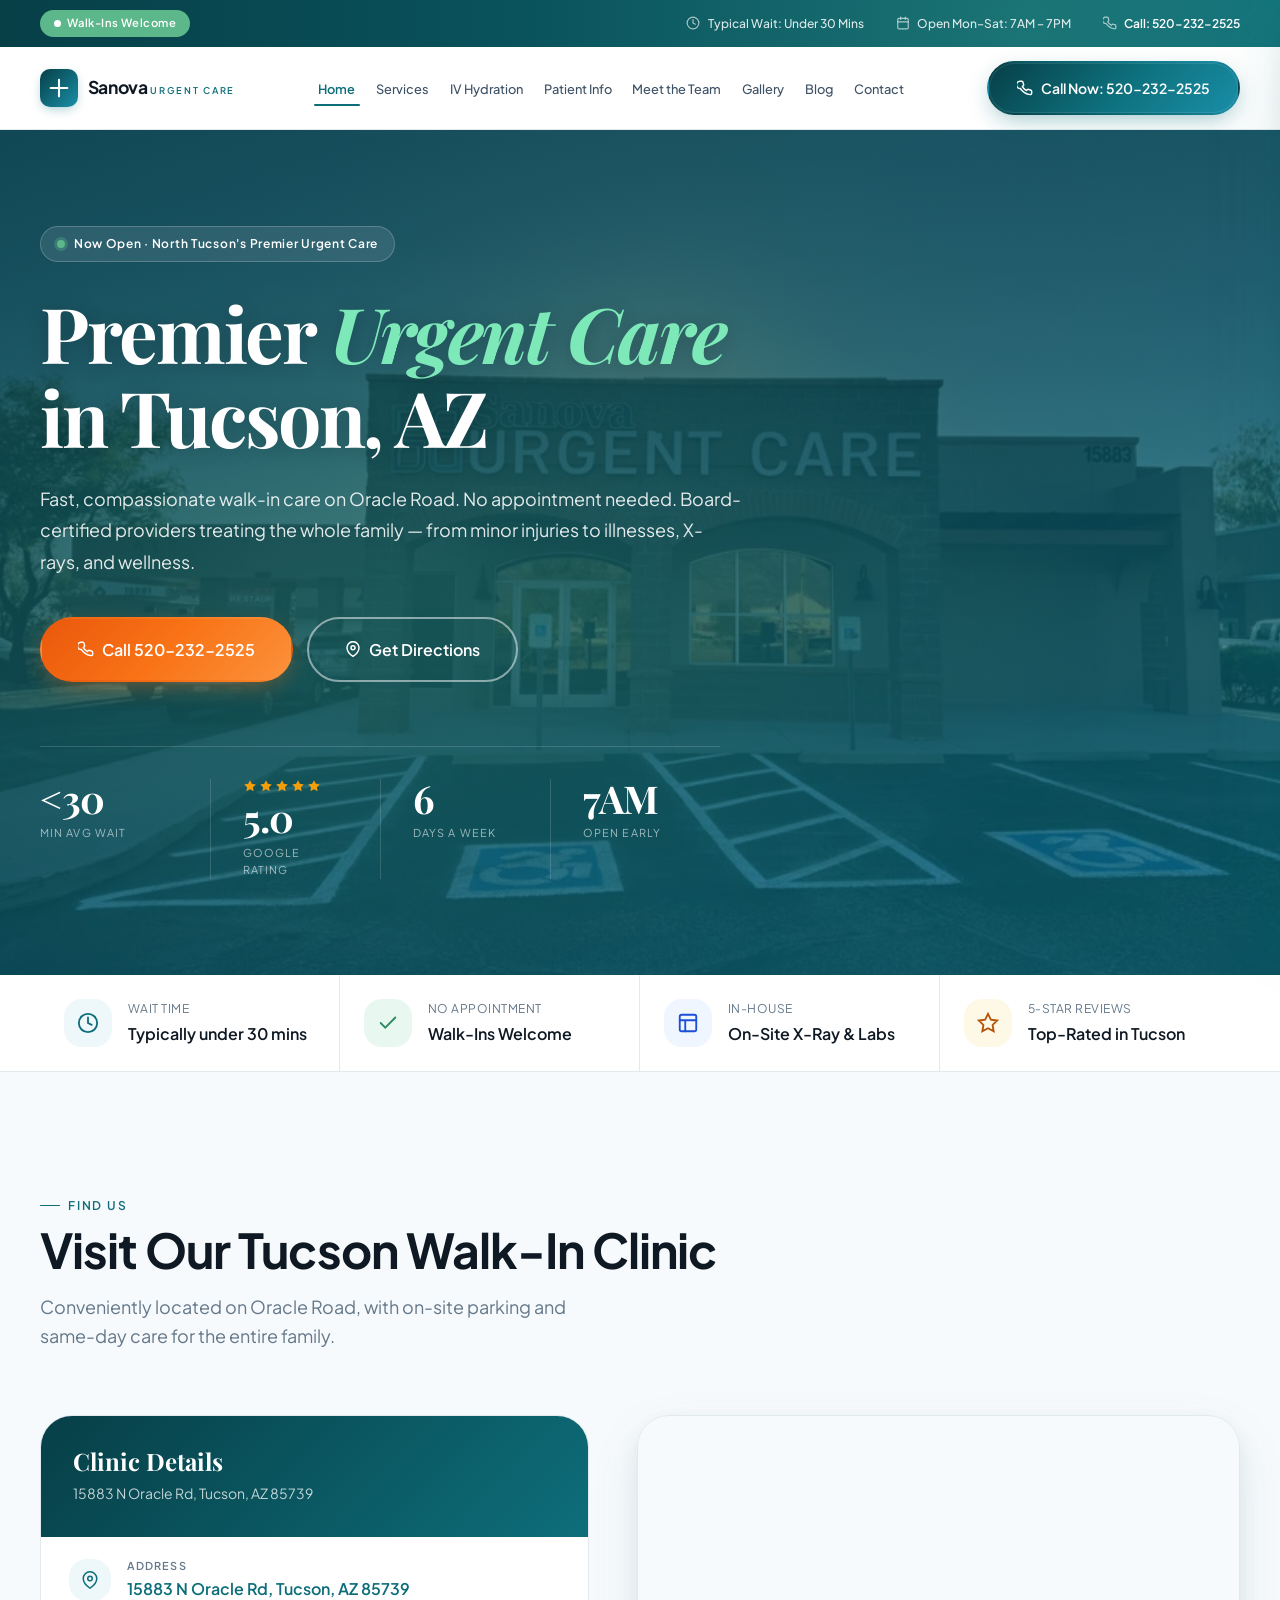
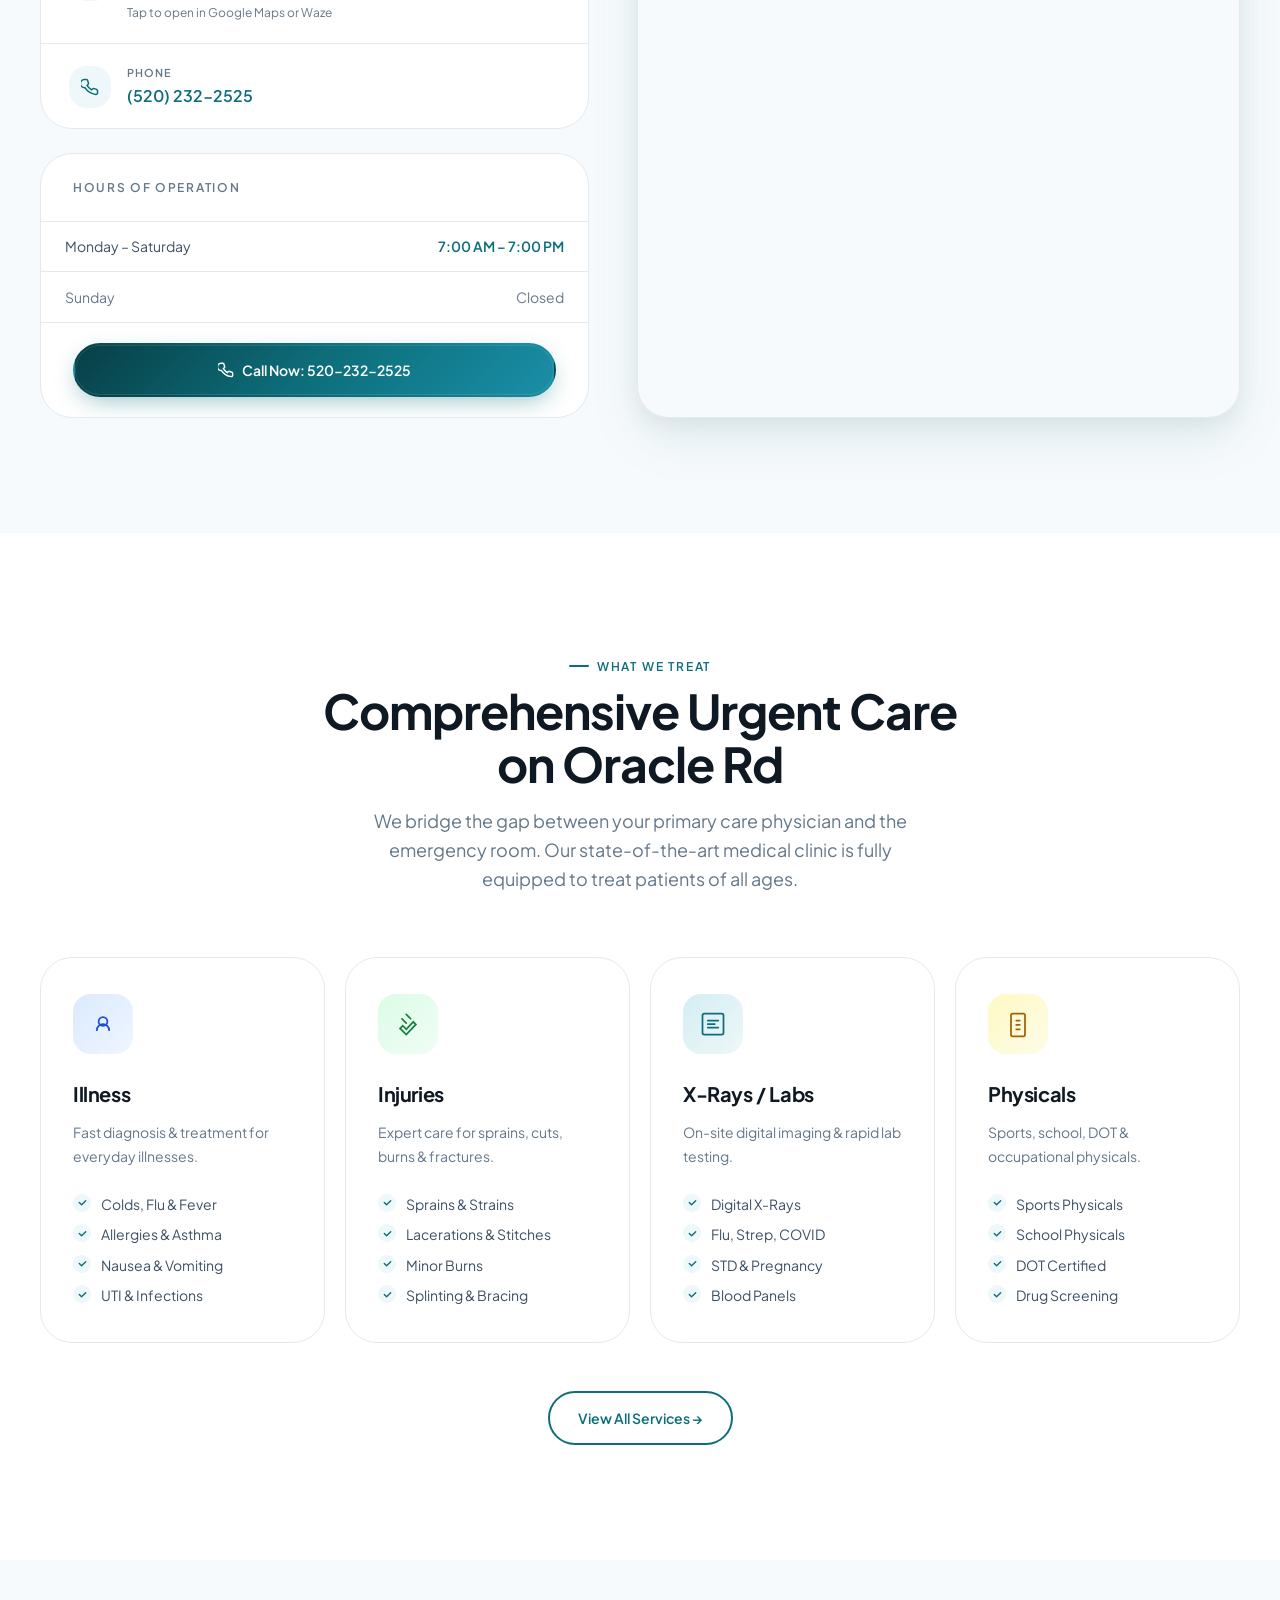
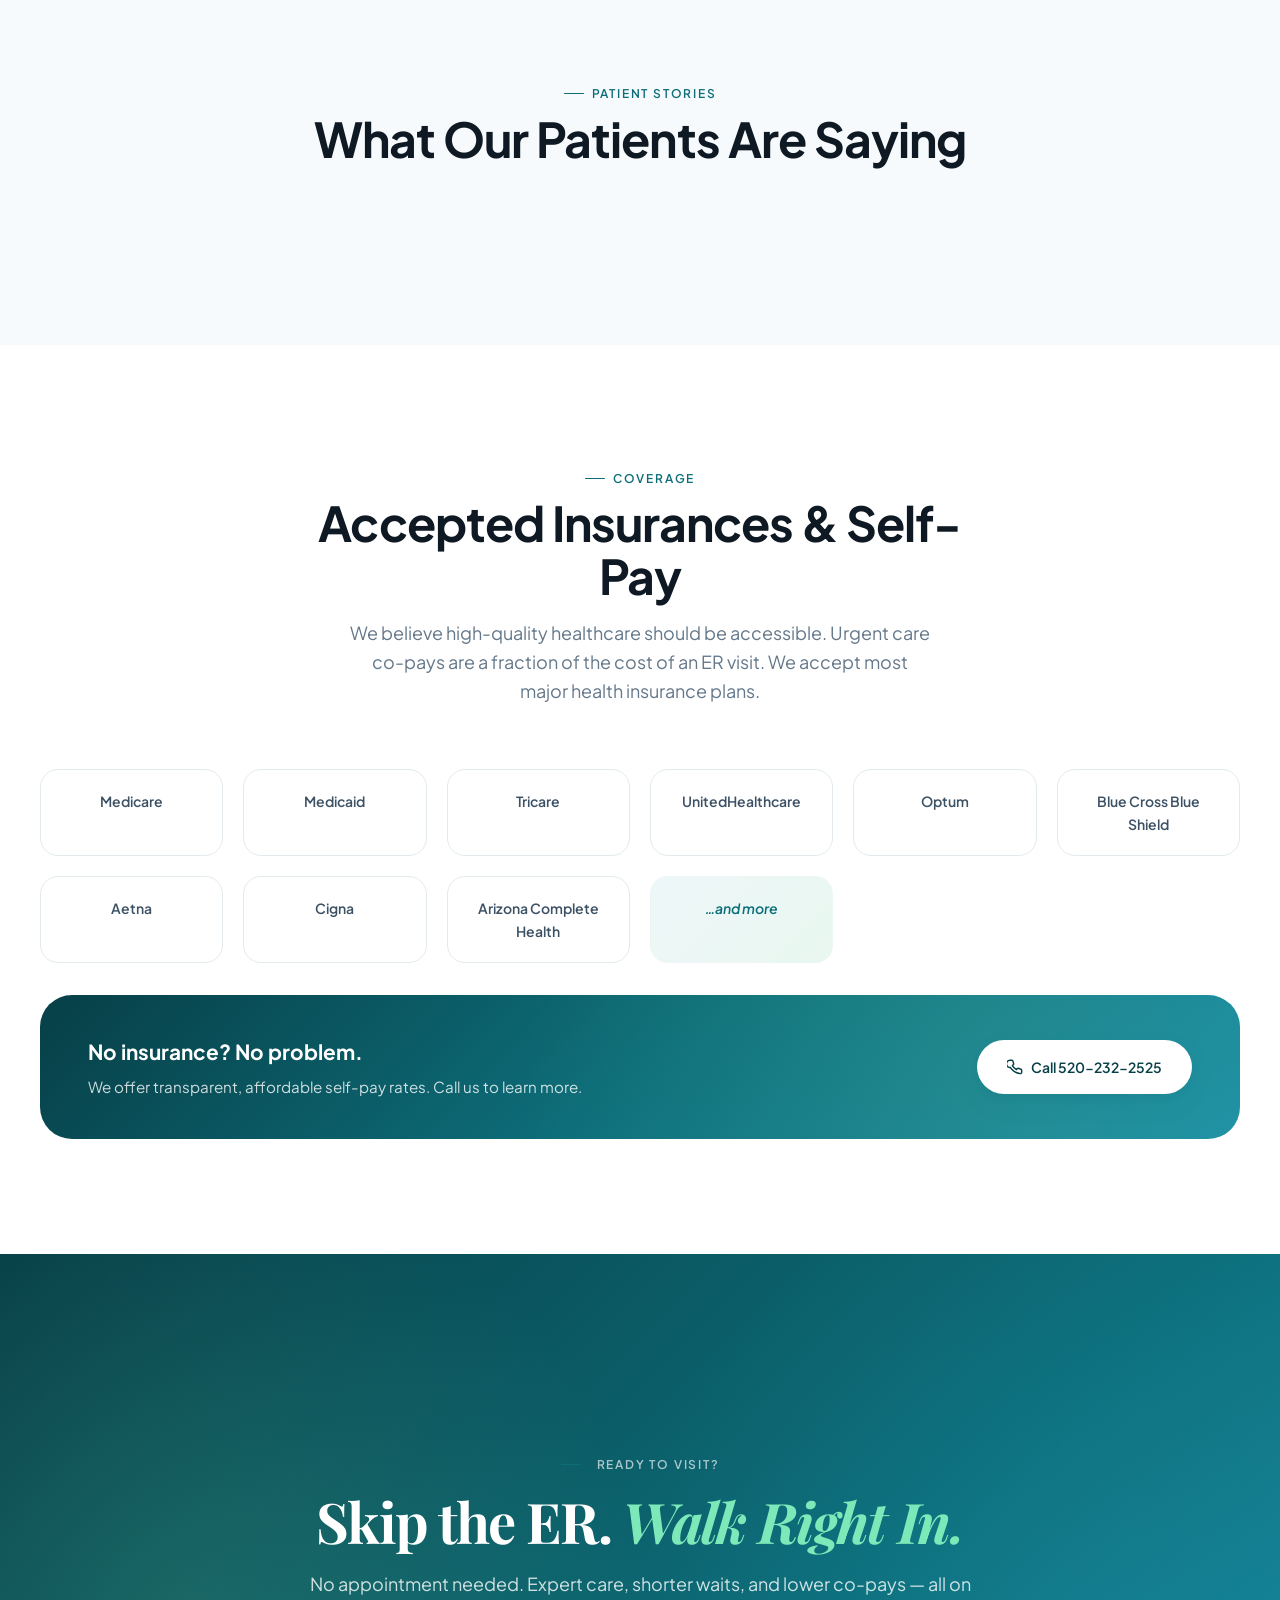
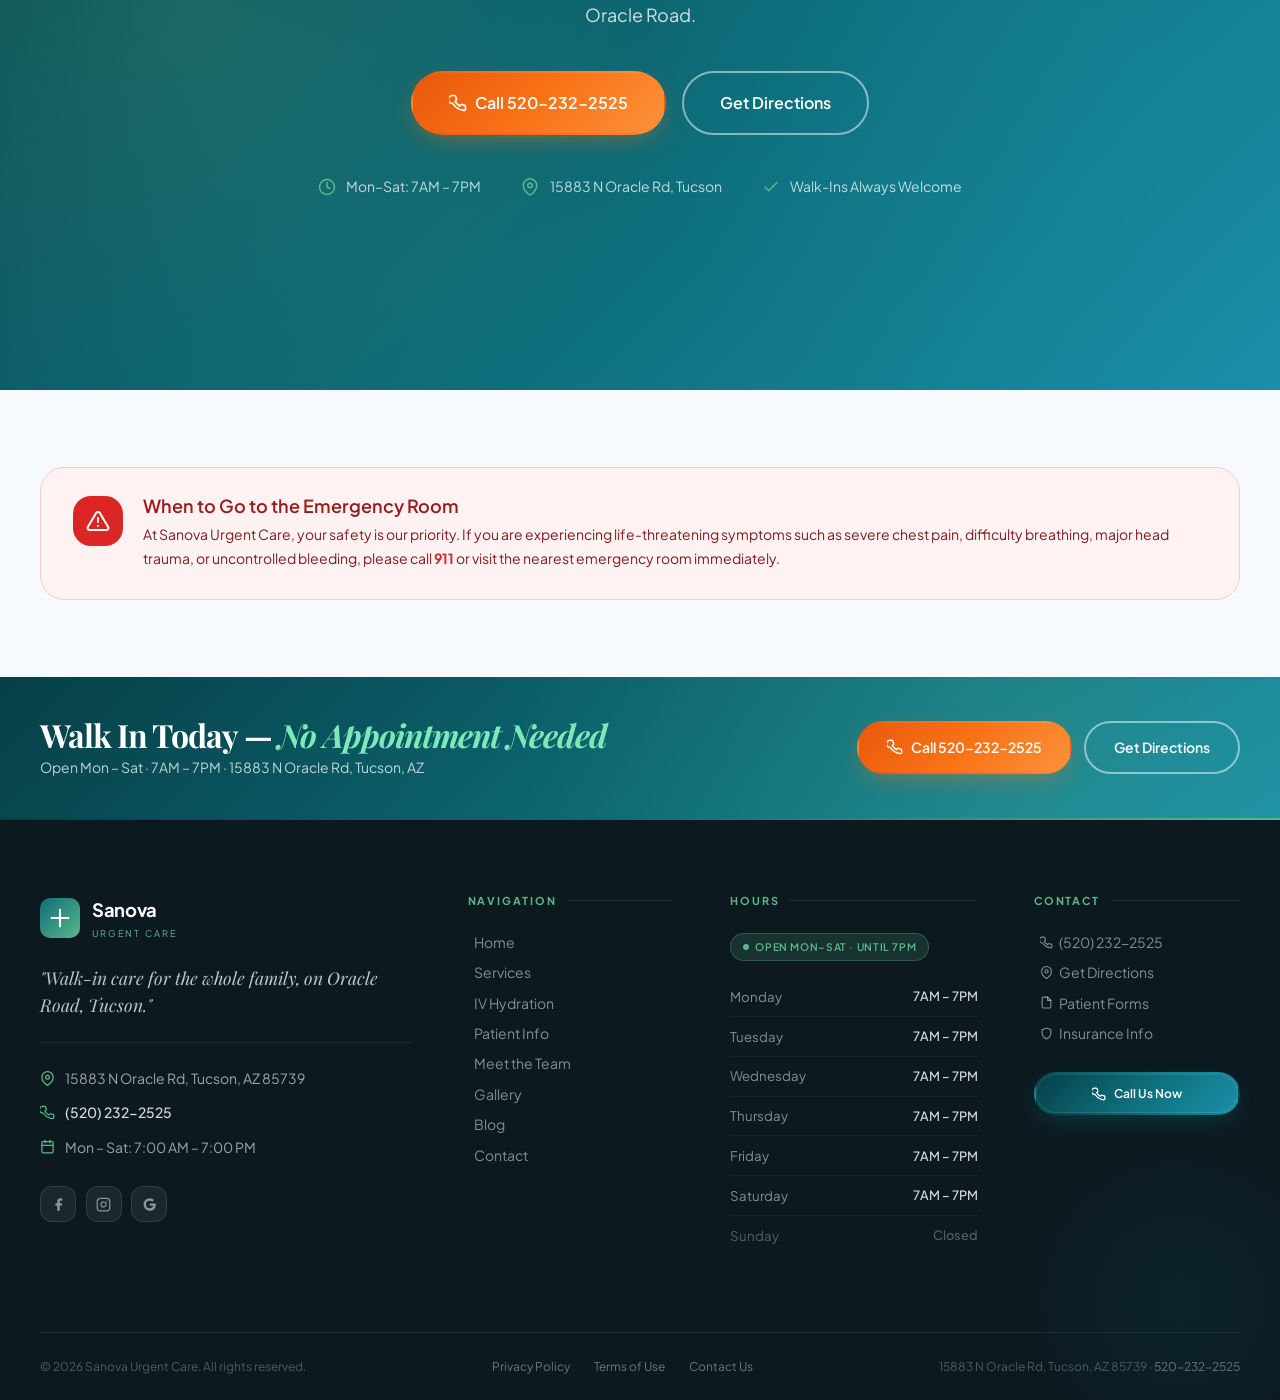
==== index.html @ 04211d5c "added google review" ====
<!DOCTYPE html>
<html lang="en">
<head>
<meta charset="UTF-8"/>
<meta name="viewport" content="width=device-width,initial-scale=1.0"/>
<title>Sanova Urgent Care | Walk-In Clinic in Tucson, AZ | Oracle Rd</title>
<meta name="description" content="Get fast, compassionate care at Sanova Urgent Care in Tucson, AZ. Walk-in clinic treating illnesses, injuries, and providing on-site X-rays. Open Mon-Sat. Call 520-232-2525."/>
<meta property="og:title" content="Sanova Urgent Care | Walk-In Clinic in Tucson, AZ"/>
<meta property="og:type" content="website"/>
<script type="application/ld+json">{"@context":"https://schema.org","@type":"MedicalClinic","name":"Sanova Urgent Care","address":{"@type":"PostalAddress","streetAddress":"15883 N Oracle Rd","addressLocality":"Tucson","addressRegion":"AZ","postalCode":"85739"},"telephone":"+15202322525","openingHours":"Mo-Sa 07:00-19:00"}</script>
<link rel="preconnect" href="https://fonts.googleapis.com"/>
<link rel="preconnect" href="https://fonts.gstatic.com" crossorigin/>
<link rel="stylesheet" href="css/style.css"/>
</head>
<body data-page="index">
<div data-inc="partials/header.html"></div>
<main>

<!-- HERO -->
<section class="hero" aria-labelledby="heroTitle">
  <div class="hero-bg"><div class="hero-img"></div><div class="hero-overlay"></div></div>
  <div class="container hero-inner">
    <span class="hero-badge reveal"><span class="live-dot"></span>Now Open · North Tucson's Premier Urgent Care</span>
    <h1 id="heroTitle" class="hero-title reveal reveal-d1">Premier <em>Urgent Care</em> in Tucson, AZ</h1>
    <p class="hero-lede reveal reveal-d2">Fast, compassionate walk-in care on Oracle Road. No appointment needed. Board-certified providers treating the whole family — from minor injuries to illnesses, X-rays, and wellness.</p>
    <div class="hero-ctas reveal reveal-d3">
      <a href="tel:5202322525" class="btn btn-accent btn-lg"><svg viewBox="0 0 24 24" fill="none" stroke="currentColor" stroke-width="2.2" stroke-linecap="round"><path d="M22 16.92v3a2 2 0 01-2.18 2 19.79 19.79 0 01-8.63-3.07 19.5 19.5 0 01-6-6A2 2 0 014.11 2h3a2 2 0 012 1.72c.13.96.37 1.9.72 2.81a2 2 0 01-.45 2.11L8.09 9.91a16 16 0 006 6l1.27-1.27a2 2 0 012.11-.45c.91.35 1.85.59 2.81.72A2 2 0 0122 16.92z"/></svg>Call 520-232-2525</a>
      <a href="https://maps.google.com/?q=15883+N+Oracle+Rd+Tucson+AZ" target="_blank" rel="noopener" class="btn btn-outline-white btn-lg"><svg viewBox="0 0 24 24" fill="none" stroke="currentColor" stroke-width="2.2" stroke-linecap="round"><path d="M21 10c0 7-9 13-9 13s-9-6-9-13a9 9 0 0118 0z"/><circle cx="12" cy="10" r="3"/></svg>Get Directions</a>
    </div>
    <ul class="hero-stats reveal reveal-d4">
      <li class="hero-stat">
        <div class="hero-stat-val">
          <strong data-count>&lt;30</strong>
        </div>
        <span>Min Avg Wait</span>
      </li>
      <li class="hero-stat">
        <div class="hero-stat-stars">
          <svg viewBox="0 0 24 24"><polygon points="12 2 15.09 8.26 22 9.27 17 14.14 18.18 21.02 12 17.77 5.82 21.02 7 14.14 2 9.27 8.91 8.26 12 2"/></svg>
          <svg viewBox="0 0 24 24"><polygon points="12 2 15.09 8.26 22 9.27 17 14.14 18.18 21.02 12 17.77 5.82 21.02 7 14.14 2 9.27 8.91 8.26 12 2"/></svg>
          <svg viewBox="0 0 24 24"><polygon points="12 2 15.09 8.26 22 9.27 17 14.14 18.18 21.02 12 17.77 5.82 21.02 7 14.14 2 9.27 8.91 8.26 12 2"/></svg>
          <svg viewBox="0 0 24 24"><polygon points="12 2 15.09 8.26 22 9.27 17 14.14 18.18 21.02 12 17.77 5.82 21.02 7 14.14 2 9.27 8.91 8.26 12 2"/></svg>
          <svg viewBox="0 0 24 24"><polygon points="12 2 15.09 8.26 22 9.27 17 14.14 18.18 21.02 12 17.77 5.82 21.02 7 14.14 2 9.27 8.91 8.26 12 2"/></svg>
        </div>
        <div class="hero-stat-val">
          <strong data-count>5.0</strong>
        </div>
        <span>Google Rating</span>
      </li>
      <li class="hero-stat">
        <div class="hero-stat-val">
          <strong data-count>6</strong>
        </div>
        <span>Days a Week</span>
      </li>
      <li class="hero-stat">
        <div class="hero-stat-val">
          <strong>7AM</strong>
        </div>
        <span>Open Early</span>
      </li>
    </ul>
  </div>
</section>

<!-- TRUST BAR -->
<section class="trust-bar" aria-label="Key features">
  <div class="container">
    <div class="trust-bar-inner">
      <div class="trust-item"><div class="trust-icon ti-teal"><svg viewBox="0 0 24 24" fill="none" stroke="currentColor" stroke-width="2" stroke-linecap="round"><circle cx="12" cy="12" r="10"/><polyline points="12 6 12 12 16 14"/></svg></div><div><span class="trust-label">Wait Time</span><span class="trust-val">Typically under 30 mins</span></div></div>
      <div class="trust-item"><div class="trust-icon ti-green"><svg viewBox="0 0 24 24" fill="none" stroke="currentColor" stroke-width="2" stroke-linecap="round"><polyline points="20 6 9 17 4 12"/></svg></div><div><span class="trust-label">No Appointment</span><span class="trust-val">Walk-Ins Welcome</span></div></div>
      <div class="trust-item"><div class="trust-icon ti-blue"><svg viewBox="0 0 24 24" fill="none" stroke="currentColor" stroke-width="2" stroke-linecap="round"><rect x="3" y="3" width="18" height="18" rx="2"/><path d="M3 9h18M9 21V9"/></svg></div><div><span class="trust-label">In-House</span><span class="trust-val">On-Site X-Ray &amp; Labs</span></div></div>
      <div class="trust-item"><div class="trust-icon ti-amber"><svg viewBox="0 0 24 24" fill="none" stroke="currentColor" stroke-width="2" stroke-linecap="round"><polygon points="12 2 15.09 8.26 22 9.27 17 14.14 18.18 21.02 12 17.77 5.82 21.02 7 14.14 2 9.27 8.91 8.26 12 2"/></svg></div><div><span class="trust-label">5-Star Reviews</span><span class="trust-val">Top-Rated in Tucson</span></div></div>
    </div>
  </div>
</section>

<!-- LOCATION & HOURS -->
<section class="section bg-bg" id="location" aria-labelledby="locTitle">
  <div class="container">
    <div class="section-head reveal">
      <span class="label">Find Us</span>
      <h2 id="locTitle" class="h2" style="margin-top:.6rem;">Visit Our Tucson Walk-In Clinic</h2>
      <p>Conveniently located on Oracle Road, with on-site parking and same-day care for the entire family.</p>
    </div>
    <div class="location-grid">
      <div style="display:grid;gap:1.5rem;" class="reveal">
        <div class="info-card">
          <div class="info-card-head"><h3>Clinic Details</h3><p>15883 N Oracle Rd, Tucson, AZ 85739</p></div>
          <div class="info-card-body">
            <div class="info-row"><div class="info-row-icon"><svg viewBox="0 0 24 24" fill="none" stroke="currentColor" stroke-width="2" stroke-linecap="round"><path d="M21 10c0 7-9 13-9 13s-9-6-9-13a9 9 0 0118 0z"/><circle cx="12" cy="10" r="3"/></svg></div><div><span class="info-label">Address</span><span class="info-val"><a href="https://maps.google.com/?q=15883+N+Oracle+Rd+Tucson+AZ" target="_blank" rel="noopener">15883 N Oracle Rd, Tucson, AZ 85739</a></span><span class="info-sub">Tap to open in Google Maps or Waze</span></div></div>
            <div class="info-row"><div class="info-row-icon"><svg viewBox="0 0 24 24" fill="none" stroke="currentColor" stroke-width="2" stroke-linecap="round"><path d="M22 16.92v3a2 2 0 01-2.18 2 19.79 19.79 0 01-8.63-3.07 19.5 19.5 0 01-6-6A2 2 0 014.11 2h3a2 2 0 012 1.72c.13.96.37 1.9.72 2.81a2 2 0 01-.45 2.11L8.09 9.91a16 16 0 006 6l1.27-1.27a2 2 0 012.11-.45c.91.35 1.85.59 2.81.72A2 2 0 0122 16.92z"/></svg></div><div><span class="info-label">Phone</span><span class="info-val"><a href="tel:5202322525">(520) 232-2525</a></span></div></div>
          </div>
        </div>
        <div class="info-card">
          <div style="padding:1.5rem 2rem;border-bottom:1px solid var(--c-border);font-size:.75rem;font-weight:600;letter-spacing:.14em;text-transform:uppercase;color:var(--c-muted);">Hours of Operation</div>
          <div class="hours-table">
            <div class="hours-row"><span>Monday – Saturday</span><span style="font-weight:600;color:var(--c-teal);">7:00 AM – 7:00 PM</span></div>
            <div class="hours-row hours-closed"><span>Sunday</span><span>Closed</span></div>
          </div>
          <div style="padding:1.25rem 2rem;border-top:1px solid var(--c-border);">
            <a href="tel:5202322525" class="btn btn-primary" style="width:100%;justify-content:center;"><svg viewBox="0 0 24 24" fill="none" stroke="currentColor" stroke-width="2.2" stroke-linecap="round" style="width:16px;height:16px;"><path d="M22 16.92v3a2 2 0 01-2.18 2 19.79 19.79 0 01-8.63-3.07 19.5 19.5 0 01-6-6A2 2 0 014.11 2h3a2 2 0 012 1.72c.13.96.37 1.9.72 2.81a2 2 0 01-.45 2.11L8.09 9.91a16 16 0 006 6l1.27-1.27a2 2 0 012.11-.45c.91.35 1.85.59 2.81.72A2 2 0 0122 16.92z"/></svg>Call Now: 520-232-2525</a>
          </div>
        </div>
      </div>
      <div class="map-card reveal reveal-d1">
        <iframe title="Sanova Urgent Care location map" src="https://www.google.com/maps?q=15883+N+Oracle+Rd+Tucson+AZ+85739&output=embed" loading="lazy" allowfullscreen referrerpolicy="no-referrer-when-downgrade"></iframe>
      </div>
    </div>
  </div>
</section>

<!-- SERVICES PREVIEW -->
<section class="section" id="services" aria-labelledby="svcTitle">
  <div class="container">
    <div class="section-head section-head-center reveal" style="margin-inline:auto;text-align:center;">
      <span class="label" style="justify-content:center;">What We Treat</span>
      <h2 id="svcTitle" class="h2" style="margin-top:.6rem;">Comprehensive Urgent Care on Oracle Rd</h2>
      <p>We bridge the gap between your primary care physician and the emergency room. Our state-of-the-art medical clinic is fully equipped to treat patients of all ages.</p>
    </div>
    <div class="grid-4 reveal">
      <div class="service-card">
        <div class="service-icon si-1"><svg viewBox="0 0 32 32" fill="none" stroke="currentColor" stroke-width="2" stroke-linecap="round"><path d="M16 8a5 5 0 100 10 5 5 0 000-10zM9 23a7 7 0 0114 0"/></svg></div>
        <div class="service-name">Illness</div>
        <div class="service-desc">Fast diagnosis &amp; treatment for everyday illnesses.</div>
        <ul class="service-list"><li>Colds, Flu &amp; Fever</li><li>Allergies &amp; Asthma</li><li>Nausea &amp; Vomiting</li><li>UTI &amp; Infections</li></ul>
      </div>
      <div class="service-card">
        <div class="service-icon si-2"><svg viewBox="0 0 32 32" fill="none" stroke="currentColor" stroke-width="2" stroke-linecap="round"><path d="M22 13.5L14 22l-4-4-3 3 7 7 11-11.5z"/><path d="M14 5l5 5M9 10l5 5"/></svg></div>
        <div class="service-name">Injuries</div>
        <div class="service-desc">Expert care for sprains, cuts, burns &amp; fractures.</div>
        <ul class="service-list"><li>Sprains &amp; Strains</li><li>Lacerations &amp; Stitches</li><li>Minor Burns</li><li>Splinting &amp; Bracing</li></ul>
      </div>
      <div class="service-card">
        <div class="service-icon si-3"><svg viewBox="0 0 32 32" fill="none" stroke="currentColor" stroke-width="2" stroke-linecap="round"><rect x="4" y="4" width="24" height="24" rx="2"/><path d="M10 12h12M10 16h8M10 20h12"/></svg></div>
        <div class="service-name">X-Rays / Labs</div>
        <div class="service-desc">On-site digital imaging &amp; rapid lab testing.</div>
        <ul class="service-list"><li>Digital X-Rays</li><li>Flu, Strep, COVID</li><li>STD &amp; Pregnancy</li><li>Blood Panels</li></ul>
      </div>
      <div class="service-card">
        <div class="service-icon si-4"><svg viewBox="0 0 32 32" fill="none" stroke="currentColor" stroke-width="2" stroke-linecap="round"><path d="M22 4H10a2 2 0 00-2 2v22a2 2 0 002 2h12a2 2 0 002-2V6a2 2 0 00-2-2z"/><path d="M14 12h4M14 17h4M14 22h4"/></svg></div>
        <div class="service-name">Physicals</div>
        <div class="service-desc">Sports, school, DOT &amp; occupational physicals.</div>
        <ul class="service-list"><li>Sports Physicals</li><li>School Physicals</li><li>DOT Certified</li><li>Drug Screening</li></ul>
      </div>
    </div>
    <div style="text-align:center;margin-top:3rem;" class="reveal"><a href="services.html" class="btn btn-outline">View All Services →</a></div>
  </div>
</section>

<!-- REVIEWS -->
<!-- REVIEWS — Google Reviews via Elfsight -->
<section class="section bg-bg" id="reviews" aria-labelledby="revTitle">
  <div class="container">
    <div class="section-head section-head-center reveal" style="margin-inline:auto;text-align:center;">
      <span class="label" style="justify-content:center;">Patient Stories</span>
      <h2 id="revTitle" class="h2" style="margin-top:.6rem;">What Our Patients Are Saying</h2>
    </div>

    <!-- Elfsight Google Reviews Widget -->
    <script src="https://elfsightcdn.com/platform.js" async></script>
    <div class="elfsight-app-5745e59f-fec0-4a77-9e38-93dc2610e8e4" data-elfsight-app-lazy></div>

  </div>
</section>

<!-- INSURANCE -->
<section class="section" id="insurance" aria-labelledby="insTitle">
  <div class="container">
    <div class="section-head section-head-center reveal" style="margin-inline:auto;text-align:center;">
      <span class="label" style="justify-content:center;">Coverage</span>
      <h2 id="insTitle" class="h2" style="margin-top:.6rem;">Accepted Insurances &amp; Self-Pay</h2>
      <p>We believe high-quality healthcare should be accessible. Urgent care co-pays are a fraction of the cost of an ER visit. We accept most major health insurance plans.</p>
    </div>
    <div class="grid-4 reveal" style="grid-template-columns:repeat(auto-fit,minmax(160px,1fr));">
      <div class="ins-card">Medicare</div>
      <div class="ins-card">Medicaid</div>
      <div class="ins-card">Tricare</div>
      <div class="ins-card">UnitedHealthcare</div>
      <div class="ins-card">Optum</div>
      <div class="ins-card">Blue Cross Blue Shield</div>
      <div class="ins-card">Aetna</div>
      <div class="ins-card">Cigna</div>
      <div class="ins-card">Arizona Complete Health</div>
      <div class="ins-card ins-card-more">…and more</div>
    </div>
    <div style="background:linear-gradient(135deg,var(--c-teal-dark),var(--c-teal),var(--c-teal-mid));border-radius:var(--r-2xl);padding:2.5rem 3rem;margin-top:2rem;display:flex;align-items:center;justify-content:space-between;flex-wrap:wrap;gap:1.5rem;position:relative;overflow:hidden;" class="reveal">
      <div style="position:absolute;inset:0;background:radial-gradient(circle at 80% 50%,rgba(92,184,138,.2),transparent 50%);pointer-events:none;"></div>
      <div style="position:relative;">
        <div style="font-weight:700;font-size:1.3rem;color:#fff;margin-bottom:.4rem;">No insurance? No problem.</div>
        <div style="color:rgba(255,255,255,.8);font-size:.95rem;">We offer transparent, affordable self-pay rates. Call us to learn more.</div>
      </div>
      <a href="tel:5202322525" class="btn btn-white" style="position:relative;flex-shrink:0;"><svg viewBox="0 0 24 24" fill="none" stroke="currentColor" stroke-width="2.2" stroke-linecap="round" style="width:16px;height:16px;"><path d="M22 16.92v3a2 2 0 01-2.18 2 19.79 19.79 0 01-8.63-3.07 19.5 19.5 0 01-6-6A2 2 0 014.11 2h3a2 2 0 012 1.72c.13.96.37 1.9.72 2.81a2 2 0 01-.45 2.11L8.09 9.91a16 16 0 006 6l1.27-1.27a2 2 0 012.11-.45c.91.35 1.85.59 2.81.72A2 2 0 0122 16.92z"/></svg>Call 520-232-2525</a>
    </div>
  </div>
</section>

<!-- CTA -->
<section class="section cta-section">
  <div class="container cta-inner section-sm" style="padding-block:clamp(3rem,6vw,5rem);">
    <span class="label" style="color:rgba(255,255,255,.65);justify-content:center;margin-bottom:1rem;" class="reveal"><span style="background:rgba(255,255,255,.3);"></span>Ready to Visit?</span>
    <h2 class="cta-title reveal">Skip the ER. <em>Walk Right In.</em></h2>
    <p class="cta-sub reveal">No appointment needed. Expert care, shorter waits, and lower co-pays — all on Oracle Road.</p>
    <div class="cta-btns reveal">
      <a href="tel:5202322525" class="btn btn-accent btn-lg"><svg viewBox="0 0 24 24" fill="none" stroke="currentColor" stroke-width="2.2" stroke-linecap="round" style="width:18px;height:18px;"><path d="M22 16.92v3a2 2 0 01-2.18 2 19.79 19.79 0 01-8.63-3.07 19.5 19.5 0 01-6-6A2 2 0 014.11 2h3a2 2 0 012 1.72c.13.96.37 1.9.72 2.81a2 2 0 01-.45 2.11L8.09 9.91a16 16 0 006 6l1.27-1.27a2 2 0 012.11-.45c.91.35 1.85.59 2.81.72A2 2 0 0122 16.92z"/></svg>Call 520-232-2525</a>
      <a href="contact.html" class="btn btn-outline-white btn-lg">Get Directions</a>
    </div>
    <div class="cta-info reveal">
      <span class="cta-info-item"><svg viewBox="0 0 24 24" fill="none" stroke="currentColor" stroke-width="2" stroke-linecap="round"><circle cx="12" cy="12" r="10"/><polyline points="12 6 12 12 16 14"/></svg>Mon–Sat: 7AM – 7PM</span>
      <span class="cta-info-item"><svg viewBox="0 0 24 24" fill="none" stroke="currentColor" stroke-width="2" stroke-linecap="round"><path d="M21 10c0 7-9 13-9 13s-9-6-9-13a9 9 0 0118 0z"/><circle cx="12" cy="10" r="3"/></svg>15883 N Oracle Rd, Tucson</span>
      <span class="cta-info-item"><svg viewBox="0 0 24 24" fill="none" stroke="currentColor" stroke-width="2" stroke-linecap="round"><polyline points="20 6 9 17 4 12"/></svg>Walk-Ins Always Welcome</span>
    </div>
  </div>
</section>

</main>
<div data-inc="partials/footer.html"></div>
<script src="js/main.js"></script>
</body>
</html>
---- css/style.css ----
/* =========================================================
   SANOVA URGENT CARE — Design System
   Single source of truth. Clean, modern, premium.
   ========================================================= */

/* ---------- Google Fonts ---------- */
@import url('https://fonts.googleapis.com/css2?family=Plus+Jakarta+Sans:ital,wght@0,300;0,400;0,500;0,600;0,700;0,800;1,400;1,500&family=Playfair+Display:ital,wght@0,500;0,600;0,700;1,500;1,600&display=swap');

/* ---------- Tokens ---------- */
:root {
  --c-teal:       #0d6e7a;
  --c-teal-dark:  #073f47;
  --c-teal-mid:   #1a8fa8;
  --c-teal-light: #d4eef2;
  --c-teal-pale:  #eef7f9;
  --c-green:      #5cb88a;
  --c-green-pale: #e8f7ef;
  --c-orange:     #f97316;
  --c-amber:      #f59e0b;
  --c-red-soft:   #fef2f2;
  --c-red:        #dc2626;

  --c-ink:        #0f1923;
  --c-ink-2:      #1e2d3a;
  --c-ink-3:      #3d5165;
  --c-muted:      #64788a;
  --c-border:     #e2eaee;
  --c-bg:         #f7fafc;
  --c-white:      #ffffff;

  --ff-sans:    'Plus Jakarta Sans', system-ui, sans-serif;
  --ff-serif:   'Playfair Display', Georgia, serif;

  --fw-normal:  400;
  --fw-medium:  500;
  --fw-semi:    600;
  --fw-bold:    700;
  --fw-xbold:   800;

  --fs-xs:   0.75rem;
  --fs-sm:   0.875rem;
  --fs-base: 1rem;
  --fs-lg:   1.125rem;
  --fs-xl:   1.25rem;
  --fs-2xl:  1.5rem;
  --fs-3xl:  1.875rem;
  --fs-4xl:  2.25rem;
  --fs-5xl:  3rem;
  --fs-6xl:  3.75rem;
  --fs-7xl:  clamp(2.8rem, 6vw, 5.5rem);

  --lh-tight:  1.1;
  --lh-snug:   1.3;
  --lh-normal: 1.6;
  --lh-loose:  1.75;

  --ls-tight: -0.03em;
  --ls-snug:  -0.02em;
  --ls-wide:  0.08em;
  --ls-wider: 0.15em;

  --r-sm:   6px;
  --r-md:   12px;
  --r-lg:   18px;
  --r-xl:   24px;
  --r-2xl:  32px;
  --r-full: 9999px;

  --sh-xs: 0 1px 3px rgba(0,0,0,.06), 0 1px 2px rgba(0,0,0,.04);
  --sh-sm: 0 4px 6px rgba(0,0,0,.05), 0 2px 4px rgba(0,0,0,.04);
  --sh-md: 0 10px 25px rgba(13,110,122,.08), 0 4px 10px rgba(0,0,0,.04);
  --sh-lg: 0 20px 50px rgba(13,110,122,.10), 0 8px 20px rgba(0,0,0,.05);
  --sh-xl: 0 32px 72px rgba(13,110,122,.14), 0 12px 28px rgba(0,0,0,.06);

  --ease:       cubic-bezier(.25,.46,.45,.94);
  --ease-out:   cubic-bezier(.16,1,.3,1);
  --ease-spring:cubic-bezier(.34,1.56,.64,1);
  --dur-fast:   180ms;
  --dur-med:    320ms;
  --dur-slow:   600ms;

  --max-w: 1280px;
  --px: clamp(1.25rem, 4vw, 2.5rem);
}

/* ---------- Reset ---------- */
*, *::before, *::after { box-sizing: border-box; margin: 0; padding: 0; }
html { scroll-behavior: smooth; scroll-padding-top: 90px; }
body {
  font-family: var(--ff-sans);
  font-size: var(--fs-base);
  line-height: var(--lh-normal);
  color: var(--c-ink-3);
  background: var(--c-white);
  -webkit-font-smoothing: antialiased;
  overflow-x: hidden;
}
img, svg, video { display: block; max-width: 100%; }
button { font: inherit; background: none; border: none; cursor: pointer; }
a { color: inherit; text-decoration: none; }
input, textarea, select { font: inherit; }
ul, ol { list-style: none; }
h1,h2,h3,h4,h5,h6 { color: var(--c-ink); line-height: var(--lh-tight); }
p { line-height: var(--lh-normal); }
::selection { background: var(--c-teal); color: #fff; }

/* ---------- Scrollbar ---------- */
::-webkit-scrollbar { width: 8px; }
::-webkit-scrollbar-track { background: var(--c-bg); }
::-webkit-scrollbar-thumb { background: var(--c-teal-mid); border-radius: 4px; border: 2px solid var(--c-bg); }
::-webkit-scrollbar-thumb:hover { background: var(--c-teal); }

/* ---------- Focus ---------- */
*:focus-visible { outline: 2px solid var(--c-teal-mid); outline-offset: 3px; border-radius: 4px; }

/* ---------- Layout ---------- */
.container { width: 100%; max-width: var(--max-w); margin-inline: auto; padding-inline: var(--px); }

/* ---------- Typography ---------- */
.t-serif { font-family: var(--ff-serif); }
.label {
  font-size: var(--fs-xs);
  font-weight: var(--fw-semi);
  letter-spacing: var(--ls-wider);
  text-transform: uppercase;
  color: var(--c-teal);
  display: inline-flex;
  align-items: center;
  gap: .5rem;
}
.label::before { content: ''; width: 20px; height: 1.5px; background: var(--c-teal); border-radius: 2px; }

/* ---------- Buttons ---------- */
.btn {
  display: inline-flex;
  align-items: center;
  gap: .5rem;
  padding: .85rem 1.75rem;
  font-family: var(--ff-sans);
  font-size: var(--fs-sm);
  font-weight: var(--fw-semi);
  border-radius: var(--r-full);
  border: 2px solid transparent;
  cursor: pointer;
  white-space: nowrap;
  transition: all var(--dur-med) var(--ease-out);
  user-select: none;
  position: relative;
  overflow: hidden;
}
.btn::after {
  content: '';
  position: absolute;
  inset: 0;
  background: rgba(255,255,255,0.12);
  opacity: 0;
  transition: opacity var(--dur-fast);
}
.btn:hover::after { opacity: 1; }
.btn:hover { transform: translateY(-2px); }
.btn:active { transform: translateY(0); }
.btn svg { width: 16px; height: 16px; flex-shrink: 0; }

.btn-primary {
  background: linear-gradient(135deg, var(--c-teal-dark), var(--c-teal), var(--c-teal-mid));
  color: #fff;
  box-shadow: 0 8px 24px -6px rgba(13,110,122,.45), 0 0 0 1px rgba(255,255,255,.1) inset;
}
.btn-primary:hover { box-shadow: 0 14px 32px -6px rgba(13,110,122,.55), 0 0 0 1px rgba(255,255,255,.12) inset; }

.btn-accent {
  background: linear-gradient(135deg, #ea580c, var(--c-orange), #fb923c);
  color: #fff;
  box-shadow: 0 8px 24px -6px rgba(249,115,22,.45);
}
.btn-accent:hover { box-shadow: 0 14px 32px -6px rgba(249,115,22,.55); }

.btn-outline {
  background: transparent;
  color: var(--c-teal);
  border-color: var(--c-teal);
}
.btn-outline:hover { background: var(--c-teal); color: #fff; }

.btn-outline-white {
  background: transparent;
  color: #fff;
  border-color: rgba(255,255,255,.5);
}
.btn-outline-white:hover { background: #fff; color: var(--c-teal-dark); border-color: #fff; }

.btn-white {
  background: #fff;
  color: var(--c-teal-dark);
  box-shadow: var(--sh-md);
}
.btn-white:hover { background: var(--c-teal-pale); box-shadow: var(--sh-lg); }

.btn-lg { padding: 1.1rem 2.25rem; font-size: var(--fs-base); }
.btn-sm { padding: .6rem 1.25rem; font-size: var(--fs-xs); }

/* ---------- Reveal animation ---------- */
html.js-on .reveal {
  opacity: 0;
  transform: translateY(32px);
  transition: opacity 800ms var(--ease-out), transform 800ms var(--ease-out);
}
html.js-on .reveal.visible { opacity: 1; transform: none; }
.reveal-d1.visible { transition-delay: 100ms; }
.reveal-d2.visible { transition-delay: 200ms; }
.reveal-d3.visible { transition-delay: 300ms; }
.reveal-d4.visible { transition-delay: 400ms; }
@media (prefers-reduced-motion: reduce) {
  html.js-on .reveal { opacity: 1; transform: none; transition: none; }
}

/* ---------- Section Spacing ---------- */
.section { padding-block: clamp(5rem, 9vw, 8rem); }
.section-sm { padding-block: clamp(3rem, 6vw, 5rem); }
.section-head { max-width: 700px; margin-bottom: clamp(3rem, 5vw, 4.5rem); }
.section-head .h2 { margin-top: .75rem; }
.section-head p { margin-top: 1rem; max-width: 580px; color: var(--c-muted); font-size: var(--fs-lg); }
.section-head-center { text-align: center; margin-inline: auto; }
.section-head-center p { margin-inline: auto; }

/* ---------- Typography helpers ---------- */
.h1 { font-size: var(--fs-7xl); font-weight: var(--fw-bold); letter-spacing: var(--ls-tight); line-height: var(--lh-tight); }
.h2 { font-size: clamp(2rem, 4vw, 3rem); font-weight: var(--fw-bold); letter-spacing: var(--ls-snug); }
.h3 { font-size: var(--fs-2xl); font-weight: var(--fw-bold); letter-spacing: var(--ls-snug); }
.h4 { font-size: var(--fs-xl); font-weight: var(--fw-semi); }
.text-gradient {
  background: linear-gradient(135deg, var(--c-teal-dark), var(--c-teal-mid), var(--c-green));
  -webkit-background-clip: text; background-clip: text;
  -webkit-text-fill-color: transparent;
}
.text-muted { color: var(--c-muted); }
.text-white { color: #fff; }

/* ---------- Card base ---------- */
.card {
  background: #fff;
  border: 1px solid var(--c-border);
  border-radius: var(--r-xl);
  padding: 2rem;
  transition: transform var(--dur-med) var(--ease-out), box-shadow var(--dur-med) var(--ease-out), border-color var(--dur-med);
}
.card:hover { transform: translateY(-6px); box-shadow: var(--sh-lg); border-color: var(--c-teal-light); }

/* ---------- Grid helpers ---------- */
.grid-2 { display: grid; grid-template-columns: repeat(2, 1fr); gap: 1.5rem; }
.grid-3 { display: grid; grid-template-columns: repeat(3, 1fr); gap: 1.5rem; }
.grid-4 { display: grid; grid-template-columns: repeat(4, 1fr); gap: 1.25rem; }
@media (max-width: 1024px) { .grid-4 { grid-template-columns: repeat(2, 1fr); } }
@media (max-width: 768px) {
  .grid-2, .grid-3, .grid-4 { grid-template-columns: 1fr; }
}

/* ---------- Utilities ---------- */
.bg-white { background: #fff; }
.bg-pale { background: var(--c-teal-pale); }
.bg-bg { background: var(--c-bg); }
.bg-dark { background: var(--c-ink-2); }
.bg-teal { background: linear-gradient(135deg, var(--c-teal-dark) 0%, var(--c-teal) 60%, var(--c-teal-mid) 100%); }

/* =========================================================
   UTILITY BAR
   ========================================================= */
.util-bar {
  background: linear-gradient(90deg, var(--c-teal-dark), var(--c-teal));
  color: rgba(255,255,255,.85);
  font-size: var(--fs-xs);
  font-weight: var(--fw-medium);
  padding: .6rem 0;
  position: relative;
  overflow: hidden;
}
.util-bar::before {
  content: '';
  position: absolute;
  inset: 0;
  background: radial-gradient(circle at 80% 50%, rgba(95,184,138,.18), transparent 50%);
}
.util-bar-inner {
  display: flex;
  align-items: center;
  justify-content: space-between;
  gap: 1rem;
  position: relative;
}
.util-badge {
  display: inline-flex;
  align-items: center;
  gap: .4rem;
  background: var(--c-green);
  color: #fff;
  font-weight: var(--fw-semi);
  padding: .3rem .85rem;
  border-radius: var(--r-full);
  font-size: .7rem;
  letter-spacing: .04em;
}
.util-dot { width: 7px; height: 7px; background: #fff; border-radius: 50%; animation: pulse 2s ease-in-out infinite; }
.util-list { display: flex; align-items: center; gap: 2rem; }
.util-list li { display: flex; align-items: center; gap: .45rem; }
.util-list svg { width: 14px; height: 14px; opacity: .75; }
.util-phone a { color: #fff; font-weight: var(--fw-semi); }

/* =========================================================
   HEADER
   ========================================================= */
.site-header {
  position: sticky;
  top: 0;
  z-index: 100;
  background: rgba(255,255,255,.92);
  backdrop-filter: blur(20px) saturate(180%);
  -webkit-backdrop-filter: blur(20px) saturate(180%);
  border-bottom: 1px solid var(--c-border);
  transition: box-shadow var(--dur-med);
}
.site-header.scrolled { box-shadow: var(--sh-md); }
.header-inner {
  display: flex;
  align-items: center;
  justify-content: space-between;
  gap: 1rem;
  padding-block: .9rem;
}

/* Logo */
.logo { display: flex; align-items: center; gap: .6rem; flex-shrink: 0; text-decoration: none; }
.logo-mark {
  width: 38px; height: 38px; flex-shrink: 0;
  background: linear-gradient(135deg, var(--c-teal-dark), var(--c-teal-mid));
  border-radius: 10px;
  display: grid; place-items: center;
  box-shadow: 0 4px 12px -3px rgba(13,110,122,.4);
  transition: transform var(--dur-med) var(--ease-spring);
}
.logo:hover .logo-mark { transform: rotate(-8deg) scale(1.05); }
.logo-mark svg { width: 20px; height: 20px; color: #fff; }
.logo-img { height: 40px; width: auto; object-fit: contain; flex-shrink: 0; }
.logo-text { line-height: 1; }
.logo-name { font-size: 1.1rem; font-weight: var(--fw-bold); color: var(--c-ink); letter-spacing: var(--ls-snug); white-space: nowrap; }
.logo-sub { font-size: .58rem; font-weight: var(--fw-semi); letter-spacing: .18em; text-transform: uppercase; color: var(--c-teal); margin-top: 2px; }

/* Nav */
.nav-list { display: flex; align-items: center; gap: 0; flex-wrap: nowrap; }
.nav-link {
  font-size: .8rem;
  font-weight: var(--fw-medium);
  color: var(--c-ink-3);
  padding: .5rem .65rem;
  border-radius: var(--r-md);
  transition: all var(--dur-fast);
  position: relative;
  white-space: nowrap;
}
.nav-link:hover { color: var(--c-teal); background: var(--c-teal-pale); }
.nav-link.active { color: var(--c-teal); font-weight: var(--fw-semi); }
.nav-link.active::after {
  content: '';
  position: absolute;
  bottom: -1px;
  left: 10%; right: 10%;
  height: 2px;
  background: var(--c-teal);
  border-radius: 2px;
}

/* Burger */
.burger { display: none; width: 40px; height: 40px; flex-direction: column; justify-content: center; align-items: center; gap: 5px; border-radius: var(--r-md); transition: background var(--dur-fast); }
.burger:hover { background: var(--c-teal-pale); }
.burger span { display: block; width: 22px; height: 2px; background: var(--c-ink); border-radius: 2px; transition: all var(--dur-med) var(--ease-out); }
.burger.open span:nth-child(1) { transform: translateY(7px) rotate(45deg); }
.burger.open span:nth-child(2) { opacity: 0; transform: scaleX(0); }
.burger.open span:nth-child(3) { transform: translateY(-7px) rotate(-45deg); }

/* Drawer */
.drawer {
  position: fixed; inset: 0; z-index: 200;
  display: flex;
  pointer-events: none;
}
.drawer.open { pointer-events: auto; }
.drawer-overlay {
  position: absolute; inset: 0;
  background: rgba(7,63,71,.45);
  backdrop-filter: blur(4px);
  opacity: 0; transition: opacity var(--dur-med);
}
.drawer.open .drawer-overlay { opacity: 1; }
.drawer-panel {
  position: relative; margin-left: auto;
  width: min(320px, 90vw);
  height: 100%;
  background: #fff;
  box-shadow: var(--sh-xl);
  transform: translateX(100%);
  transition: transform var(--dur-med) var(--ease-out);
  display: flex; flex-direction: column;
  overflow-y: auto;
}
.drawer.open .drawer-panel { transform: translateX(0); }
.drawer-head {
  display: flex; align-items: center; justify-content: space-between;
  padding: 1.25rem 1.5rem;
  border-bottom: 1px solid var(--c-border);
}
.drawer-close { width: 36px; height: 36px; display: grid; place-items: center; border-radius: 50%; background: var(--c-bg); color: var(--c-ink-3); transition: background var(--dur-fast); }
.drawer-close:hover { background: var(--c-teal-light); color: var(--c-teal); }
.drawer-nav { padding: 1rem; flex: 1; }
.drawer-link { display: block; padding: .85rem 1rem; border-radius: var(--r-md); font-weight: var(--fw-medium); color: var(--c-ink-3); transition: all var(--dur-fast); }
.drawer-link:hover { color: var(--c-teal); background: var(--c-teal-pale); }
.drawer-link.active { color: var(--c-teal); background: var(--c-teal-pale); font-weight: var(--fw-semi); }
.drawer-foot { padding: 1.25rem 1.5rem; border-top: 1px solid var(--c-border); display: grid; gap: .75rem; }

/* =========================================================
   HERO
   ========================================================= */
.hero {
  position: relative;
  min-height: clamp(560px, 80vh, 820px);
  display: flex; align-items: center;
  overflow: hidden;
  isolation: isolate;
}
.hero-bg {
  position: absolute; inset: 0; z-index: -1;
}
.hero-img {
  position: absolute; inset: 0;
  background: url('../assets/bg.webp') center/cover no-repeat;
  filter: saturate(1.1);
  transform: scale(1.05);
  animation: heroKen 20s ease-out infinite alternate;
}
@keyframes heroKen { to { transform: scale(1.12); } }
.hero-overlay {
  position: absolute; inset: 0;
  background: linear-gradient(160deg,
    rgba(7,63,71,.88) 0%,
    rgba(10,74,82,.80) 40%,
    rgba(13,110,122,.68) 100%);
}
.hero-overlay::after {
  content: '';
  position: absolute; inset: 0;
  background: radial-gradient(ellipse at 30% 60%, rgba(95,184,138,.15), transparent 55%);
}
.hero-inner {
  position: relative;
  padding-block: clamp(4rem, 9vw, 6rem);
  width: 100%;
}
.hero-badge {
  display: inline-flex; align-items: center; gap: .55rem;
  background: rgba(255,255,255,.1);
  backdrop-filter: blur(10px);
  border: 1px solid rgba(255,255,255,.2);
  color: #fff;
  font-size: var(--fs-xs);
  font-weight: var(--fw-semi);
  letter-spacing: .06em;
  padding: .45rem 1rem;
  border-radius: var(--r-full);
  margin-bottom: 1.75rem;
}
.live-dot { width: 8px; height: 8px; background: var(--c-green); border-radius: 50%; box-shadow: 0 0 0 3px rgba(92,184,138,.3); animation: pulse 2s ease-in-out infinite; }
.hero-title {
  font-family: var(--ff-serif);
  font-size: var(--fs-7xl);
  font-weight: var(--fw-bold);
  line-height: var(--lh-tight);
  letter-spacing: var(--ls-tight);
  color: #fff;
  margin-bottom: 1.5rem;
  max-width: 14ch;
  text-shadow: 0 2px 20px rgba(0,0,0,.2);
}
.hero-title em { font-style: italic; color: #7de8b8; }
.hero-lede {
  font-size: var(--fs-lg);
  color: rgba(255,255,255,.88);
  line-height: var(--lh-loose);
  max-width: 54ch;
  margin-bottom: 2.5rem;
}
.hero-ctas { display: flex; flex-wrap: wrap; gap: .85rem; margin-bottom: 4rem; }
.hero-stats {
  display: grid;
  grid-template-columns: repeat(4, 1fr);
  gap: 0;
  border-top: 1px solid rgba(255,255,255,.15);
  padding-top: 2rem;
  max-width: 680px;
}
.hero-stat {
  padding: 0 2rem 0 0;
  position: relative;
}
.hero-stat + .hero-stat {
  padding-left: 2rem;
  border-left: 1px solid rgba(255,255,255,.15);
}
.hero-stat-val {
  display: flex;
  align-items: baseline;
  gap: .3rem;
  line-height: 1;
  margin-bottom: .45rem;
}
.hero-stat strong {
  font-family: var(--ff-serif);
  font-size: 2.4rem;
  font-weight: var(--fw-bold);
  color: #fff;
  letter-spacing: var(--ls-tight);
}
.hero-stat-stars {
  display: flex;
  gap: 2px;
  margin-bottom: .35rem;
}
.hero-stat-stars svg { width: 14px; height: 14px; fill: #f59e0b; color: #f59e0b; }
.hero-stat span {
  font-size: .68rem;
  color: rgba(255,255,255,.6);
  letter-spacing: .1em;
  text-transform: uppercase;
  display: block;
}

/* Page hero (shorter, for inner pages) */
.page-hero {
  background: linear-gradient(135deg, var(--c-teal-dark), var(--c-teal), var(--c-teal-mid));
  position: relative; overflow: hidden;
  padding-block: clamp(4rem, 8vw, 6rem);
  isolation: isolate;
}
.page-hero::before {
  content: '';
  position: absolute; inset: 0;
  background:
    radial-gradient(circle at 80% 20%, rgba(92,184,138,.18), transparent 50%),
    radial-gradient(circle at 20% 80%, rgba(26,143,168,.2), transparent 50%);
  pointer-events: none;
}
.page-hero-grid { display: grid; grid-template-columns: 1fr auto; align-items: center; gap: 2rem; }
.page-hero-title { font-family: var(--ff-serif); font-size: clamp(2.4rem,5vw,3.8rem); font-weight: var(--fw-bold); color: #fff; line-height: var(--lh-snug); letter-spacing: var(--ls-tight); }
.page-hero-title em { font-style: italic; color: #7de8b8; }
.page-hero-desc { color: rgba(255,255,255,.82); font-size: var(--fs-lg); line-height: var(--lh-loose); margin-top: .85rem; max-width: 52ch; }
.page-hero-cta { flex-shrink: 0; }

/* =========================================================
   TRUST BAR
   ========================================================= */
.trust-bar { background: #fff; border-bottom: 1px solid var(--c-border); }
.trust-bar-inner { display: grid; grid-template-columns: repeat(4, 1fr); }
.trust-item {
  display: flex; align-items: center; gap: 1rem;
  padding: 1.5rem;
  border-right: 1px solid var(--c-border);
  transition: background var(--dur-fast);
}
.trust-item:last-child { border-right: 0; }
.trust-item:hover { background: var(--c-teal-pale); }
.trust-icon {
  width: 48px; height: 48px; flex-shrink: 0;
  border-radius: var(--r-lg);
  display: grid; place-items: center;
}
.trust-icon svg { width: 22px; height: 22px; }
.ti-teal { background: var(--c-teal-pale); color: var(--c-teal); }
.ti-green { background: var(--c-green-pale); color: #2d8a60; }
.ti-amber { background: #fef9e7; color: #b45309; }
.ti-blue { background: #eff6ff; color: #1d4ed8; }
.trust-label { display: block; font-size: var(--fs-xs); color: var(--c-muted); letter-spacing: .04em; text-transform: uppercase; }
.trust-val { display: block; font-size: var(--fs-base); font-weight: var(--fw-semi); color: var(--c-ink); margin-top: 2px; }

/* =========================================================
   SERVICE CARDS
   ========================================================= */
.service-card {
  background: #fff;
  border: 1px solid var(--c-border);
  border-radius: var(--r-2xl);
  padding: 2.25rem 2rem;
  position: relative;
  overflow: hidden;
  transition: all var(--dur-med) var(--ease-out);
}
.service-card::before {
  content: '';
  position: absolute; top: 0; left: 0; right: 0;
  height: 3px;
  background: linear-gradient(90deg, var(--c-teal), var(--c-teal-mid), var(--c-green));
  transform: scaleX(0); transform-origin: left;
  transition: transform var(--dur-slow) var(--ease-out);
}
.service-card:hover { transform: translateY(-8px); box-shadow: var(--sh-xl); border-color: transparent; }
.service-card:hover::before { transform: scaleX(1); }
.service-icon {
  width: 60px; height: 60px;
  border-radius: var(--r-lg);
  display: grid; place-items: center;
  margin-bottom: 1.5rem;
  position: relative;
  transition: transform var(--dur-med) var(--ease-spring);
}
.service-card:hover .service-icon { transform: scale(1.08) rotate(-4deg); }
.si-1 { background: linear-gradient(135deg,#dbeafe,#eff6ff); color: #1d4ed8; }
.si-2 { background: linear-gradient(135deg,#dcfce7,#f0fdf4); color: #15803d; }
.si-3 { background: linear-gradient(135deg,var(--c-teal-light),var(--c-teal-pale)); color: var(--c-teal); }
.si-4 { background: linear-gradient(135deg,#fef9c3,#fefce8); color: #a16207; }
.service-icon svg { width: 28px; height: 28px; }
.service-name { font-size: var(--fs-xl); font-weight: var(--fw-bold); color: var(--c-ink); margin-bottom: .6rem; letter-spacing: var(--ls-snug); }
.service-desc { font-size: var(--fs-sm); color: var(--c-muted); line-height: var(--lh-loose); margin-bottom: 1.5rem; }
.service-list { display: grid; gap: .5rem; }
.service-list li { display: flex; align-items: flex-start; gap: .65rem; font-size: var(--fs-sm); color: var(--c-ink-3); }
.service-list li::before {
  content: '';
  width: 18px; height: 18px; flex-shrink: 0; margin-top: 1px;
  background: var(--c-teal-pale); color: var(--c-teal);
  border-radius: 50%;
  background-image: url("data:image/svg+xml,%3Csvg viewBox='0 0 12 12' fill='none' xmlns='http://www.w3.org/2000/svg'%3E%3Cpath d='M2.5 6L5 8.5 9.5 4' stroke='%230d6e7a' stroke-width='1.5' stroke-linecap='round' stroke-linejoin='round'/%3E%3C/svg%3E");
  background-repeat: no-repeat; background-position: center; background-size: 11px;
}

/* =========================================================
   REVIEW CARDS
   ========================================================= */
.review-card {
  background: #fff;
  border: 1px solid var(--c-border);
  border-radius: var(--r-2xl);
  padding: 2rem;
  position: relative;
  overflow: hidden;
  transition: all var(--dur-med) var(--ease-out);
}
.review-card:hover { transform: translateY(-6px); box-shadow: var(--sh-lg); border-color: var(--c-teal-light); }
.review-quote {
  position: absolute; top: 1.25rem; right: 1.5rem;
  font-family: var(--ff-serif); font-size: 4.5rem; line-height: 1;
  color: var(--c-teal-light); font-style: italic; pointer-events: none;
}
.review-stars { display: flex; gap: .2rem; margin-bottom: 1rem; }
.review-stars svg { width: 16px; height: 16px; fill: var(--c-amber); color: var(--c-amber); }
.review-text { font-size: var(--fs-base); color: var(--c-ink-3); line-height: var(--lh-loose); font-style: italic; margin-bottom: 1.5rem; }
.review-author { display: flex; align-items: center; gap: .85rem; border-top: 1px solid var(--c-border); padding-top: 1.25rem; }
.review-avatar {
  width: 42px; height: 42px; border-radius: 50%;
  background: linear-gradient(135deg, var(--c-teal), var(--c-teal-mid));
  display: grid; place-items: center; color: #fff;
  font-weight: var(--fw-bold); font-size: var(--fs-base); flex-shrink: 0;
}
.review-name { font-weight: var(--fw-semi); color: var(--c-ink); font-size: var(--fs-sm); }
.review-meta { font-size: var(--fs-xs); color: var(--c-muted); margin-top: 2px; }

/* =========================================================
   INSURANCE GRID
   ========================================================= */
.ins-card {
  background: #fff;
  border: 1px solid var(--c-border);
  border-radius: var(--r-lg);
  padding: 1.25rem 1.5rem;
  text-align: center;
  font-size: var(--fs-sm);
  font-weight: var(--fw-semi);
  color: var(--c-ink-3);
  transition: all var(--dur-fast);
}
.ins-card:hover { border-color: var(--c-teal); color: var(--c-teal); transform: translateY(-2px); box-shadow: var(--sh-sm); }
.ins-card-more { background: linear-gradient(135deg, var(--c-teal-pale), var(--c-green-pale)); border-color: transparent; color: var(--c-teal); font-style: italic; }

/* =========================================================
   PRICING TABLE
   ========================================================= */
.pricing-table { background: #fff; border: 1px solid var(--c-border); border-radius: var(--r-xl); overflow: hidden; box-shadow: var(--sh-md); }
.pricing-head { background: linear-gradient(135deg, var(--c-teal-dark), var(--c-teal)); display: grid; grid-template-columns: 1fr 160px; padding: 1.25rem 2rem; }
.pricing-head span { font-size: var(--fs-xs); font-weight: var(--fw-semi); letter-spacing: .12em; text-transform: uppercase; color: rgba(255,255,255,.7); }
.pricing-row { display: grid; grid-template-columns: 1fr 160px; align-items: center; padding: 1.4rem 2rem; border-top: 1px solid var(--c-border); transition: background var(--dur-fast); }
.pricing-row:hover { background: var(--c-teal-pale); }
.pricing-name { font-weight: var(--fw-semi); color: var(--c-ink); }
.pricing-sub { font-size: var(--fs-xs); color: var(--c-muted); margin-top: 2px; }
.pricing-price { font-family: var(--ff-serif); font-size: var(--fs-2xl); font-weight: var(--fw-bold); color: var(--c-teal); letter-spacing: var(--ls-tight); }
@media (max-width: 600px) {
  .pricing-row, .pricing-head { grid-template-columns: 1fr; gap: .5rem; }
  .pricing-price { font-size: var(--fs-xl); }
}

/* =========================================================
   DRIP CARDS (IV)
   ========================================================= */
.drip-card {
  border-radius: var(--r-2xl);
  overflow: hidden;
  border: 1px solid var(--c-border);
  background: #fff;
  transition: all var(--dur-med) var(--ease-out);
  position: relative;
}
.drip-card:hover { transform: translateY(-8px); box-shadow: var(--sh-xl); border-color: transparent; }
.drip-top { height: 150px; display: grid; place-items: center; position: relative; overflow: hidden; }
.drip-top::before { content: ''; position: absolute; inset: 0; background: radial-gradient(circle at 30% 30%, rgba(255,255,255,.25), transparent 60%); }
.drip-icon {
  width: 68px; height: 68px; border-radius: 50%;
  background: rgba(255,255,255,.95);
  display: grid; place-items: center;
  box-shadow: 0 12px 32px -6px rgba(0,0,0,.25);
  position: relative; z-index: 1;
  transition: transform var(--dur-med) var(--ease-spring);
}
.drip-card:hover .drip-icon { transform: scale(1.12) rotate(8deg); }
.drip-icon svg { width: 30px; height: 30px; }
.drip-body { padding: 1.75rem; }
.drip-tag { font-size: .68rem; font-weight: var(--fw-semi); letter-spacing: .12em; text-transform: uppercase; color: var(--c-muted); margin-bottom: .5rem; }
.drip-name { font-size: var(--fs-xl); font-weight: var(--fw-bold); color: var(--c-ink); margin-bottom: .5rem; letter-spacing: var(--ls-snug); }
.drip-desc { font-size: var(--fs-sm); color: var(--c-muted); line-height: var(--lh-loose); }
.drip-teal { background: linear-gradient(135deg, var(--c-teal-dark), var(--c-teal-mid)); color: var(--c-teal); }
.drip-amber { background: linear-gradient(135deg, #d97706, #f59e0b); color: #b45309; }
.drip-green { background: linear-gradient(135deg, #065f46, #10b981); color: #065f46; }
.drip-purple { background: linear-gradient(135deg, #4c1d95, #7c3aed); color: #4c1d95; }

/* =========================================================
   TEAM CARD
   ========================================================= */
.team-card { background: #fff; border: 1px solid var(--c-border); border-radius: var(--r-2xl); overflow: hidden; transition: all var(--dur-med) var(--ease-out); }
.team-card:hover { transform: translateY(-6px); box-shadow: var(--sh-lg); border-color: var(--c-teal-light); }
.team-photo {
  aspect-ratio: 3/4;
  background: linear-gradient(135deg, var(--c-teal-pale), var(--c-green-pale));
  display: grid; place-items: center; position: relative; overflow: hidden;
}
.team-photo-placeholder { width: 100%; height: 100%; display: flex; flex-direction: column; align-items: center; justify-content: center; gap: 1rem; color: var(--c-teal); }
.team-photo-placeholder svg { width: 64px; height: 64px; opacity: .5; }
.team-photo-placeholder span { font-size: var(--fs-sm); color: var(--c-muted); }
.team-photo-badge {
  position: absolute; bottom: 1rem; left: 1rem;
  background: var(--c-teal); color: #fff;
  font-size: var(--fs-xs); font-weight: var(--fw-semi); letter-spacing: .04em;
  padding: .35rem .85rem; border-radius: var(--r-full);
}
.team-info { padding: 1.5rem; }
.team-name { font-size: var(--fs-lg); font-weight: var(--fw-bold); color: var(--c-ink); }
.team-role { font-size: var(--fs-sm); color: var(--c-teal); font-weight: var(--fw-medium); margin-top: 2px; }
.team-bio { font-size: var(--fs-sm); color: var(--c-muted); margin-top: .75rem; line-height: var(--lh-loose); }

/* =========================================================
   GALLERY
   ========================================================= */
.gallery-grid { display: grid; grid-template-columns: repeat(12, 1fr); gap: 1rem; }
.gal-item { border-radius: var(--r-xl); overflow: hidden; position: relative; cursor: pointer; }
.gal-item:hover .gal-overlay { opacity: 1; }
.gal-art { display: block; width: 100%; height: 100%; }
.gal-overlay {
  position: absolute; inset: 0;
  background: linear-gradient(180deg, transparent 40%, rgba(7,63,71,.85));
  opacity: 0; transition: opacity var(--dur-med);
  display: flex; align-items: flex-end; padding: 1.5rem;
}
.gal-label { color: #fff; font-size: var(--fs-sm); font-weight: var(--fw-semi); }
.gal-sm { color: rgba(255,255,255,.75); font-size: var(--fs-xs); display: block; margin-top: 2px; }
.g-wide { grid-column: span 7; aspect-ratio: 16/11; }
.g-tall { grid-column: span 5; aspect-ratio: 16/11; }
.g-3 { grid-column: span 4; aspect-ratio: 4/3; }
@media (max-width: 768px) {
  .gallery-grid { grid-template-columns: 1fr 1fr; }
  .g-wide, .g-tall { grid-column: span 2; }
  .g-3 { grid-column: span 1; }
}

/* =========================================================
   BLOG
   ========================================================= */
.blog-hero-card {
  display: grid; grid-template-columns: 1.2fr 1fr; gap: 3rem;
  background: #fff; border: 1px solid var(--c-border); border-radius: var(--r-2xl);
  overflow: hidden; margin-bottom: 4rem;
  transition: box-shadow var(--dur-med);
}
.blog-hero-card:hover { box-shadow: var(--sh-lg); }
.blog-hero-art { min-height: 400px; display: block; }
.blog-hero-body { padding: 3rem 3rem 3rem 0; display: flex; flex-direction: column; justify-content: center; }
.blog-tag { display: inline-block; font-size: .7rem; font-weight: var(--fw-semi); letter-spacing: .12em; text-transform: uppercase; color: var(--c-teal); background: var(--c-teal-pale); padding: .3rem .75rem; border-radius: var(--r-full); margin-bottom: 1rem; }
.blog-title { font-family: var(--ff-serif); font-size: clamp(1.5rem,3vw,2.25rem); font-weight: var(--fw-bold); color: var(--c-ink); letter-spacing: var(--ls-snug); line-height: var(--lh-snug); margin-bottom: 1rem; }
.blog-title a { transition: color var(--dur-fast); }
.blog-title a:hover { color: var(--c-teal); }
.blog-excerpt { font-size: var(--fs-base); color: var(--c-muted); line-height: var(--lh-loose); margin-bottom: 1.5rem; }
.blog-meta { display: flex; align-items: center; gap: 1rem; font-size: var(--fs-xs); color: var(--c-muted); flex-wrap: wrap; }
.blog-meta span { display: flex; align-items: center; gap: .35rem; }
.blog-meta svg { width: 12px; height: 12px; }
.blog-card {
  background: #fff; border: 1px solid var(--c-border); border-radius: var(--r-xl);
  overflow: hidden; display: flex; flex-direction: column;
  transition: all var(--dur-med) var(--ease-out);
}
.blog-card:hover { transform: translateY(-6px); box-shadow: var(--sh-lg); border-color: var(--c-teal-light); }
.blog-card-art { aspect-ratio: 16/10; display: block; }
.blog-card-body { padding: 1.5rem; display: flex; flex-direction: column; flex: 1; }
.blog-card-title { font-family: var(--ff-serif); font-size: var(--fs-xl); font-weight: var(--fw-bold); color: var(--c-ink); line-height: var(--lh-snug); letter-spacing: var(--ls-snug); margin: .5rem 0; }
.blog-card-title a { transition: color var(--dur-fast); }
.blog-card-title a:hover { color: var(--c-teal); }
.blog-card-excerpt { font-size: var(--fs-sm); color: var(--c-muted); line-height: var(--lh-loose); flex: 1; }
.blog-card-meta { display: flex; align-items: center; gap: .75rem; font-size: var(--fs-xs); color: var(--c-muted); margin-top: 1.25rem; padding-top: 1rem; border-top: 1px solid var(--c-border); }
.blog-card-meta svg { width: 12px; height: 12px; }

/* =========================================================
   CONTACT & LOCATION
   ========================================================= */
.location-grid { display: grid; grid-template-columns: 1fr 1.1fr; gap: 3rem; align-items: start; }
.info-card {
  background: #fff; border: 1px solid var(--c-border); border-radius: var(--r-2xl); overflow: hidden;
}
.info-card-head { background: linear-gradient(135deg, var(--c-teal-dark), var(--c-teal)); padding: 2rem; }
.info-card-head h3 { font-family: var(--ff-serif); font-size: var(--fs-2xl); color: #fff; }
.info-card-head p { color: rgba(255,255,255,.75); margin-top: .5rem; font-size: var(--fs-sm); }
.info-card-body { padding: 0; }
.info-row { display: flex; align-items: flex-start; gap: 1rem; padding: 1.25rem 1.75rem; border-bottom: 1px solid var(--c-border); transition: background var(--dur-fast); }
.info-row:last-child { border-bottom: 0; }
.info-row:hover { background: var(--c-teal-pale); }
.info-row-icon { width: 42px; height: 42px; background: var(--c-teal-pale); border-radius: var(--r-lg); display: grid; place-items: center; color: var(--c-teal); flex-shrink: 0; margin-top: 2px; }
.info-row-icon svg { width: 18px; height: 18px; }
.info-row-body { flex: 1; min-width: 0; }
.info-label { font-size: .68rem; font-weight: var(--fw-semi); color: var(--c-muted); text-transform: uppercase; letter-spacing: .1em; display: block; margin-bottom: .25rem; }
.info-val { font-size: var(--fs-base); font-weight: var(--fw-semi); color: var(--c-ink); display: block; line-height: 1.4; }
.info-val a { color: var(--c-teal); }
.info-val a:hover { text-decoration: underline; }
.info-sub { font-size: var(--fs-xs); color: var(--c-muted); margin-top: 3px; display: block; }
.hours-table { display: grid; gap: 0; }
.hours-row { display: flex; justify-content: space-between; align-items: center; padding: .85rem 1.5rem; border-bottom: 1px solid var(--c-border); font-size: var(--fs-sm); }
.hours-row:last-child { border-bottom: 0; }
.hours-row.today { background: var(--c-teal-pale); color: var(--c-teal); font-weight: var(--fw-semi); }
.hours-today-chip { font-size: .65rem; background: var(--c-teal); color: #fff; padding: .15rem .55rem; border-radius: var(--r-full); margin-left: .5rem; }
.hours-closed { color: var(--c-muted); }
.map-card { border-radius: var(--r-2xl); overflow: hidden; border: 1px solid var(--c-border); box-shadow: var(--sh-lg); height: 100%; min-height: 480px; }
.map-card iframe { width: 100%; height: 100%; border: 0; min-height: 480px; }
.community-card {
  background: #fff; border: 1px solid var(--c-border); border-radius: var(--r-xl);
  padding: 2rem; position: relative; overflow: hidden;
  transition: all var(--dur-med) var(--ease-out);
}
.community-card::before { content: ''; position: absolute; top: 0; left: 0; right: 0; height: 3px; background: linear-gradient(90deg, var(--c-teal), var(--c-green)); transform: scaleX(0); transform-origin: left; transition: transform var(--dur-slow) var(--ease-out); }
.community-card:hover { transform: translateY(-6px); box-shadow: var(--sh-lg); border-color: transparent; }
.community-card:hover::before { transform: scaleX(1); }
.community-icon { width: 48px; height: 48px; background: var(--c-teal-pale); border-radius: var(--r-lg); display: grid; place-items: center; color: var(--c-teal); margin-bottom: 1rem; }
.community-icon svg { width: 22px; height: 22px; }
.community-name { font-size: var(--fs-lg); font-weight: var(--fw-bold); color: var(--c-ink); margin-bottom: .5rem; }
.community-desc { font-size: var(--fs-sm); color: var(--c-muted); line-height: var(--lh-loose); }

/* =========================================================
   CONTACT FORM
   ========================================================= */
.form-card { background: #fff; border: 1px solid var(--c-border); border-radius: var(--r-2xl); padding: 2.5rem; }
.form-group { margin-bottom: 1.25rem; }
.form-label { display: block; font-size: var(--fs-sm); font-weight: var(--fw-medium); color: var(--c-ink); margin-bottom: .45rem; }
.form-input, .form-textarea, .form-select {
  width: 100%; padding: .85rem 1.1rem;
  border: 1.5px solid var(--c-border); border-radius: var(--r-md);
  font-family: var(--ff-sans); font-size: var(--fs-base); color: var(--c-ink);
  background: #fff;
  transition: border-color var(--dur-fast), box-shadow var(--dur-fast);
  -webkit-appearance: none;
}
.form-input:focus, .form-textarea:focus, .form-select:focus { outline: none; border-color: var(--c-teal); box-shadow: 0 0 0 3px rgba(13,110,122,.12); }
.form-textarea { resize: vertical; min-height: 130px; }
.form-row { display: grid; grid-template-columns: 1fr 1fr; gap: 1rem; }
@media (max-width: 540px) { .form-row { grid-template-columns: 1fr; } }

/* =========================================================
   CTA SECTION
   ========================================================= */
.cta-section {
  background: linear-gradient(135deg, var(--c-teal-dark) 0%, var(--c-teal) 60%, var(--c-teal-mid) 100%);
  position: relative; overflow: hidden;
}
.cta-section::before {
  content: '';
  position: absolute; inset: 0;
  background:
    radial-gradient(circle at 15% 50%, rgba(92,184,138,.2), transparent 40%),
    radial-gradient(circle at 85% 50%, rgba(26,143,168,.25), transparent 40%);
}
.cta-inner { position: relative; text-align: center; }
.cta-title { font-family: var(--ff-serif); font-size: clamp(2rem,5vw,3.5rem); font-weight: var(--fw-bold); color: #fff; letter-spacing: var(--ls-tight); margin-bottom: 1rem; }
.cta-title em { font-style: italic; color: #7de8b8; }
.cta-sub { color: rgba(255,255,255,.8); font-size: var(--fs-lg); max-width: 52ch; margin: 0 auto 2.5rem; line-height: var(--lh-loose); }
.cta-btns { display: flex; justify-content: center; flex-wrap: wrap; gap: 1rem; }
.cta-info { display: flex; justify-content: center; gap: 2.5rem; flex-wrap: wrap; margin-top: 2.5rem; }
.cta-info-item { display: flex; align-items: center; gap: .65rem; color: rgba(255,255,255,.75); font-size: var(--fs-sm); }
.cta-info-item svg { width: 18px; height: 18px; color: var(--c-green); }

/* =========================================================
   EMERGENCY CARD
   ========================================================= */
.emergency-bar {
  background: var(--c-red-soft); border: 1px solid #fecaca; border-radius: var(--r-xl);
  display: flex; gap: 1.25rem; align-items: flex-start; padding: 1.75rem 2rem;
}
.emergency-icon { width: 50px; height: 50px; background: var(--c-red); border-radius: var(--r-lg); display: grid; place-items: center; color: #fff; flex-shrink: 0; }
.emergency-icon svg { width: 24px; height: 24px; }
.emergency-text h3 { font-size: var(--fs-lg); font-weight: var(--fw-semi); color: #991b1b; margin-bottom: .4rem; }
.emergency-text p { font-size: var(--fs-sm); color: #7f1d1d; line-height: var(--lh-loose); }
.emergency-text strong { color: var(--c-red); font-weight: var(--fw-bold); }

/* =========================================================
   NEWSLETTER
   ========================================================= */
.newsletter-wrap { background: var(--c-teal-pale); border-radius: var(--r-2xl); padding: 3rem; }
.newsletter-form { display: flex; gap: .75rem; margin-top: 1.5rem; }
.newsletter-form input { flex: 1; padding: .9rem 1.25rem; border: 1.5px solid var(--c-teal-light); border-radius: var(--r-full); font-family: var(--ff-sans); font-size: var(--fs-base); background: #fff; }
.newsletter-form input:focus { outline: none; border-color: var(--c-teal); box-shadow: 0 0 0 3px rgba(13,110,122,.12); }
@media (max-width: 540px) { .newsletter-form { flex-direction: column; } }

/* =========================================================
   FOOTER — Premium Redesign
   ========================================================= */
.site-footer {
  background: #0c1a20;
  color: rgba(255,255,255,.6);
  position: relative;
  overflow: hidden;
}
.site-footer::before {
  content: '';
  position: absolute; top: 0; left: 0; right: 0; height: 2px;
  background: linear-gradient(90deg, var(--c-teal-dark), var(--c-teal), var(--c-green), var(--c-teal-mid), var(--c-teal-dark));
  background-size: 200% 100%;
  animation: footerGradient 6s linear infinite;
}
@keyframes footerGradient { 0% { background-position: 0% 50%; } 100% { background-position: 200% 50%; } }
.site-footer::after {
  content: '';
  position: absolute; bottom: -60px; right: -60px;
  width: 320px; height: 320px;
  background: radial-gradient(circle, rgba(13,110,122,.12), transparent 70%);
  pointer-events: none;
}

/* CTA Strip above footer */
.footer-cta-strip {
  background: linear-gradient(135deg, var(--c-teal-dark) 0%, var(--c-teal) 60%, var(--c-teal-mid) 100%);
  padding: 2.5rem 0;
  position: relative;
  overflow: hidden;
}
.footer-cta-strip::before {
  content: '';
  position: absolute; inset: 0;
  background: radial-gradient(circle at 80% 50%, rgba(92,184,138,.2), transparent 50%);
}
.footer-cta-strip-inner {
  display: flex; align-items: center; justify-content: space-between; gap: 2rem; flex-wrap: wrap;
  position: relative;
}
.footer-cta-strip h3 {
  font-family: var(--ff-serif);
  font-size: clamp(1.4rem, 3vw, 2rem);
  font-weight: var(--fw-bold);
  color: #fff;
  letter-spacing: var(--ls-tight);
  margin: 0;
}
.footer-cta-strip h3 em { font-style: italic; color: #7de8b8; }
.footer-cta-strip p { color: rgba(255,255,255,.75); font-size: var(--fs-sm); margin-top: .25rem; }
.footer-cta-btns { display: flex; gap: .75rem; flex-wrap: wrap; flex-shrink: 0; }

/* Main footer grid */
.footer-grid {
  display: grid;
  grid-template-columns: 1.8fr 1fr 1.2fr 1fr;
  gap: 3.5rem;
  padding-block: clamp(3rem, 6vw, 5rem);
  border-bottom: 1px solid rgba(255,255,255,.07);
}

/* Brand column */
.footer-brand {}
.footer-logo { display: flex; align-items: center; gap: .75rem; margin-bottom: 1.5rem; }
.footer-logo-img { height: 42px; width: auto; object-fit: contain; }
.footer-logo-mark {
  width: 40px; height: 40px;
  background: linear-gradient(135deg, var(--c-teal), var(--c-green));
  border-radius: 10px; display: grid; place-items: center; flex-shrink: 0;
}
.footer-logo-mark svg { width: 20px; height: 20px; color: #fff; }
.footer-logo-text {}
.footer-logo-name { font-size: 1.15rem; font-weight: var(--fw-bold); color: #fff; letter-spacing: var(--ls-snug); display: block; }
.footer-logo-sub { font-size: .58rem; letter-spacing: .2em; text-transform: uppercase; color: var(--c-green); margin-top: 2px; display: block; }
.footer-tagline {
  font-family: var(--ff-serif); font-style: italic;
  font-size: 1.1rem; line-height: 1.5;
  color: rgba(255,255,255,.75);
  margin-bottom: 1.5rem;
  padding-bottom: 1.5rem;
  border-bottom: 1px solid rgba(255,255,255,.08);
}
.footer-contact-quick { display: grid; gap: .75rem; margin-bottom: 1.75rem; }
.footer-contact-item { display: flex; align-items: center; gap: .65rem; color: rgba(255,255,255,.6); font-size: var(--fs-sm); }
.footer-contact-item svg { width: 15px; height: 15px; color: var(--c-green); flex-shrink: 0; }
.footer-contact-item a { color: rgba(255,255,255,.85); font-weight: var(--fw-medium); transition: color var(--dur-fast); }
.footer-contact-item a:hover { color: var(--c-green); }
.footer-social { display: flex; gap: .6rem; }
.footer-social-link {
  width: 36px; height: 36px; border-radius: var(--r-md);
  background: rgba(255,255,255,.06); border: 1px solid rgba(255,255,255,.1);
  display: grid; place-items: center; color: rgba(255,255,255,.5);
  transition: all var(--dur-fast);
}
.footer-social-link:hover { background: var(--c-teal); border-color: var(--c-teal); color: #fff; transform: translateY(-2px); }
.footer-social-link svg { width: 15px; height: 15px; }

/* Nav columns */
.footer-col h4 {
  font-size: .68rem; font-weight: var(--fw-bold);
  letter-spacing: .18em; text-transform: uppercase;
  color: var(--c-green);
  margin-bottom: 1.5rem;
  display: flex; align-items: center; gap: .6rem;
}
.footer-col h4::after { content: ''; flex: 1; height: 1px; background: rgba(255,255,255,.07); }
.footer-col ul { display: grid; gap: .5rem; }
.footer-col li a {
  font-size: .875rem; color: rgba(255,255,255,.5);
  transition: all var(--dur-fast);
  display: flex; align-items: center; gap: .4rem;
}
.footer-col li a::before { content: ''; width: 0; height: 1px; background: var(--c-teal); transition: width var(--dur-fast); }
.footer-col li a:hover { color: #fff; padding-left: .4rem; }
.footer-col li a:hover::before { width: 10px; }

/* Hours column */
.footer-hours-list { display: grid; gap: 0; }
.footer-hours-row {
  display: flex; justify-content: space-between; align-items: center;
  padding: .55rem 0;
  border-bottom: 1px solid rgba(255,255,255,.05);
  font-size: .83rem;
}
.footer-hours-row:last-child { border-bottom: 0; }
.footer-hours-row .day { color: rgba(255,255,255,.5); }
.footer-hours-row .time { color: rgba(255,255,255,.85); font-weight: var(--fw-medium); font-size: .8rem; }
.footer-hours-row.closed .day, .footer-hours-row.closed .time { color: rgba(255,255,255,.3); }
.footer-open-now {
  display: inline-flex; align-items: center; gap: .4rem;
  background: rgba(92,184,138,.15); border: 1px solid rgba(92,184,138,.3);
  color: var(--c-green); font-size: .65rem; font-weight: var(--fw-semi);
  letter-spacing: .06em; text-transform: uppercase;
  padding: .3rem .75rem; border-radius: var(--r-full);
  margin-bottom: 1rem;
}
.footer-open-dot { width: 6px; height: 6px; background: var(--c-green); border-radius: 50%; animation: pulse 2s infinite; }

/* Base */
.footer-base {
  padding: 1.5rem 0;
  display: flex; align-items: center; justify-content: space-between;
  flex-wrap: wrap; gap: 1rem;
}
.footer-base p { font-size: .75rem; color: rgba(255,255,255,.28); }
.footer-base a { color: rgba(255,255,255,.4); transition: color var(--dur-fast); }
.footer-base a:hover { color: #fff; }
.footer-base-links { display: flex; gap: 1.5rem; }
.footer-base-links a { font-size: .75rem; }

/* =========================================================
   FLOATING CALL BUTTON
   ========================================================= */
.float-call {
  position: fixed; bottom: 1.5rem; right: 1.5rem; z-index: 80;
  display: none;
  width: 58px; height: 58px; border-radius: 50%;
  background: linear-gradient(135deg, var(--c-teal-dark), var(--c-teal-mid));
  color: #fff; box-shadow: 0 8px 24px -4px rgba(13,110,122,.55);
  align-items: center; justify-content: center;
  animation: floatBob 3s ease-in-out infinite;
}
.float-call svg { width: 24px; height: 24px; }
.float-call::after { content: ''; position: absolute; inset: -6px; border-radius: 50%; background: rgba(13,110,122,.2); animation: floatRing 3s ease-in-out infinite; }
@keyframes floatBob { 0%,100% { transform: translateY(0); } 50% { transform: translateY(-5px); } }
@keyframes floatRing { 0%,100% { transform: scale(1); opacity: .6; } 50% { transform: scale(1.2); opacity: 0; } }
@keyframes pulse { 0%,100% { box-shadow: 0 0 0 3px rgba(92,184,138,.35); } 50% { box-shadow: 0 0 0 7px rgba(92,184,138,0); } }
@media (max-width: 768px) { .float-call { display: inline-flex; } }

/* =========================================================
   RESPONSIVE — HEADER
   ========================================================= */
@media (max-width: 1200px) {
  .nav-link { font-size: .75rem; padding: .45rem .5rem; }
}
@media (max-width: 1060px) {
  .nav-list { display: none; }
  .burger { display: flex; }
}
@media (max-width: 768px) {
  .header-cta-desktop .btn-primary:not(.btn-call-icon) { display: none; }
  .trust-bar-inner { grid-template-columns: repeat(2, 1fr); }
  .trust-item:nth-child(2) { border-right: 0; }
  .trust-item:nth-child(3) { border-top: 1px solid var(--c-border); }
  .page-hero-grid { grid-template-columns: 1fr; }
  .page-hero-cta { display: none; }
  .hero-stats { grid-template-columns: repeat(2, auto); }
  .hero-stat + .hero-stat::before { display: none; }
  .hero-stat:nth-child(2n) { padding-left: 1.5rem; border-left: 1px solid rgba(255,255,255,.2); }
  .location-grid { grid-template-columns: 1fr; }
  .footer-grid { grid-template-columns: 1fr 1fr; }
  .footer-base { flex-direction: column; text-align: center; }
  .blog-hero-card { grid-template-columns: 1fr; }
  .blog-hero-body { padding: 1.75rem; }
  .util-list { display: none; }
  .btn-call-icon { padding: .7rem 1.1rem; font-size: .78rem; }
}
@media (max-width: 480px) {
  .trust-bar-inner { grid-template-columns: 1fr; }
  .trust-item { border-right: 0; border-bottom: 1px solid var(--c-border); }
  .hero-stats { grid-template-columns: repeat(2, 1fr); row-gap: 1rem; }
  .hero-stat:nth-child(2n) { padding-left: 1.5rem; }
  .hero-stat + .hero-stat::before { display: none; }
  .footer-grid { grid-template-columns: 1fr; }
}

/* =========================================================
   SERVICE IMAGE PLACEHOLDER
   ========================================================= */
.service-img-wrap {
  position: relative;
  border-radius: var(--r-2xl);
  overflow: hidden;
  aspect-ratio: 4/3;
  background: linear-gradient(135deg, var(--c-teal-pale), var(--c-bg));
  border: 2px dashed var(--c-border);
}
.service-img-wrap img {
  width: 100%; height: 100%;
  object-fit: cover;
  display: block;
}
.service-img-placeholder {
  position: absolute; inset: 0;
  display: flex; flex-direction: column;
  align-items: center; justify-content: center;
  gap: 1rem; padding: 2rem; text-align: center;
  background: linear-gradient(135deg, #eef7f9, #f0fdf4);
  pointer-events: none;
}
.service-img-placeholder svg { width: 48px; height: 48px; color: var(--c-teal-light); }
.service-img-placeholder span {
  font-size: .78rem; font-weight: var(--fw-semi);
  color: var(--c-muted); line-height: 1.5;
  background: #fff; padding: .5rem 1rem;
  border-radius: var(--r-full);
  border: 1px dashed var(--c-border);
  letter-spacing: .02em;
}
/* Hide placeholder when real img loaded */
.service-img-wrap img:not([src=""]):not([src*="placeholder"]) + .service-img-placeholder { display: none; }

/* Badge on image */
.service-img-badge {
  position: absolute; bottom: 1rem; left: 1rem;
  background: #fff; color: var(--c-teal);
  font-size: .72rem; font-weight: var(--fw-semi);
  padding: .4rem 1rem; border-radius: var(--r-full);
  box-shadow: var(--sh-md);
  display: flex; align-items: center; gap: .4rem;
}
.service-img-badge svg { width: 12px; height: 12px; }

/* =========================================================
   FOOTER RESPONSIVE
   ========================================================= */
@media (max-width: 1024px) {
  .footer-grid { grid-template-columns: 1fr 1fr; gap: 2.5rem; }
  .footer-cta-strip-inner { justify-content: center; text-align: center; }
  .footer-cta-btns { justify-content: center; }
}
@media (max-width: 640px) {
  .footer-grid { grid-template-columns: 1fr; gap: 2rem; }
  .footer-cta-strip { padding: 2rem 0; }
  .footer-cta-strip h3 { font-size: 1.3rem; }
}

/* =========================================================
   RESPONSIVE OVERHAUL — Full Mobile/Tablet Fix
   ========================================================= */

/* ---- Reusable split grid (1fr 1fr → 1fr on mobile) ---- */
.split-grid {
  display: grid;
  grid-template-columns: 1fr 1fr;
  gap: clamp(2rem, 5vw, 5rem);
  align-items: center;
}
.split-grid-start { align-items: start; }

/* ---- Page hero grid ---- */
.page-hero-grid {
  display: grid;
  grid-template-columns: 1fr auto;
  align-items: center;
  gap: 2rem;
}

/* ---- HEADER: hide Call Now on mobile, show only burger ---- */
@media (max-width: 768px) {
  .btn-call-icon { display: none !important; }
  .header-cta-desktop { gap: 0 !important; }
}

/* ---- DRAWER CTA: show call button inside drawer on mobile ---- */
.drawer-foot-call { display: none; }
@media (max-width: 768px) {
  .drawer-foot-call { display: flex; }
}

/* ---- TABLET breakpoint (768px) ---- */
@media (max-width: 768px) {
  /* Split grids → single column */
  .split-grid,
  [style*="grid-template-columns:1fr 1fr"],
  [style*="grid-template-columns: 1fr 1fr"],
  [style*="grid-template-columns:1fr 1.1fr"],
  [style*="grid-template-columns: 1fr 1.1fr"] {
    grid-template-columns: 1fr !important;
    gap: 2rem !important;
  }

  /* Services page: image comes AFTER text on mobile */
  .service-section-img { order: -1; }

  /* Hero stats 2-column */
  .hero-stats {
    grid-template-columns: 1fr 1fr !important;
    gap: 1.5rem !important;
    max-width: 100% !important;
  }
  .hero-stat + .hero-stat {
    padding-left: 1rem !important;
    border-left: 1px solid rgba(255,255,255,.15) !important;
  }

  /* Page hero */
  .page-hero-grid { grid-template-columns: 1fr !important; }
  .page-hero-cta { display: none !important; }

  /* Location grid */
  .location-grid { grid-template-columns: 1fr !important; }

  /* Blog hero */
  .blog-hero-card { grid-template-columns: 1fr !important; }
  .blog-hero-body { padding: 1.75rem !important; }

  /* Footer grid */
  .footer-grid { grid-template-columns: 1fr !important; gap: 2.5rem !important; }
  .footer-cta-strip-inner { flex-direction: column !important; text-align: center !important; }
  .footer-cta-btns { justify-content: center !important; width: 100% !important; }
  .footer-cta-btns .btn { flex: 1; justify-content: center !important; }

  /* Trust bar */
  .trust-bar-inner { grid-template-columns: 1fr 1fr !important; }
  .trust-item:nth-child(2) { border-right: 0 !important; }
  .trust-item:nth-child(3) { border-top: 1px solid var(--c-border) !important; }

  /* Form row */
  .form-row { grid-template-columns: 1fr !important; }

  /* Newsletter */
  [style*="grid-template-columns:1fr auto"] { grid-template-columns: 1fr !important; }

  /* Section spacing */
  .section { padding-block: clamp(3rem, 7vw, 5rem) !important; }

  /* iv-hydration science section */
  [style*="grid-template-columns:1fr 1fr;gap:4rem"] {
    grid-template-columns: 1fr !important;
    gap: 2rem !important;
  }

  /* Team grid */
  .grid-3 { grid-template-columns: 1fr !important; }
  .grid-2 { grid-template-columns: 1fr !important; }

  /* Gallery grid */
  .gallery-grid { grid-template-columns: 1fr 1fr !important; }
  .g-wide, .g-tall { grid-column: span 2 !important; }
  .g-3 { grid-column: span 1 !important; }

  /* CTA section */
  .cta-info { gap: 1rem !important; flex-direction: column !important; align-items: center !important; }
  .cta-btns { flex-direction: column !important; align-items: center !important; width: 100% !important; }
  .cta-btns .btn { width: 100% !important; justify-content: center !important; }

  /* Blog grid */
  .blog-grid { grid-template-columns: 1fr !important; }

  /* Pricing table */
  .pricing-head { grid-template-columns: 1fr !important; }
  .pricing-row { grid-template-columns: 1fr !important; gap: .25rem !important; }
  .pricing-price { font-size: 1.3rem !important; }

  /* Contact grid */
  .contact-form-grid { grid-template-columns: 1fr !important; }

  /* Drip grid */
  .drip-grid { grid-template-columns: 1fr !important; }

  /* Hero CTA buttons */
  .hero-ctas { flex-direction: column !important; }
  .hero-ctas .btn { width: 100% !important; justify-content: center !important; }

  /* Page hero buttons */
  [style*="display:flex;gap:1rem;flex-wrap:wrap;margin-top:2rem"] {
    flex-direction: column !important;
  }
  [style*="display:flex;gap:1rem;flex-wrap:wrap;margin-top:2rem"] .btn {
    width: 100% !important; justify-content: center !important;
  }

  /* Self-pay / forms CTA strips */
  [style*="display:flex;align-items:center;justify-content:space-between"] {
    flex-direction: column !important;
    text-align: center !important;
  }

  /* IV science cards */
  [style*="display:grid;grid-template-columns:1fr 1fr;gap:1rem"] {
    grid-template-columns: 1fr !important;
    gap: 1rem !important;
  }

  /* Util bar */
  .util-list { display: none !important; }
  .util-phone { margin-left: auto; }
}

/* ---- SMALL MOBILE (480px) ---- */
@media (max-width: 480px) {
  :root { --px: 1.1rem; }

  .hero-title { font-size: clamp(2.2rem, 9vw, 3.5rem) !important; }
  .h1 { font-size: clamp(2rem, 8vw, 3rem) !important; }
  .h2 { font-size: clamp(1.6rem, 6vw, 2.25rem) !important; }

  .hero-stats { grid-template-columns: 1fr 1fr !important; }
  .hero-stat strong { font-size: 1.8rem !important; }

  .trust-bar-inner { grid-template-columns: 1fr !important; }
  .trust-item { border-right: 0 !important; border-bottom: 1px solid var(--c-border) !important; }

  .footer-grid { grid-template-columns: 1fr !important; }
  .footer-base { flex-direction: column !important; text-align: center !important; gap: .5rem !important; }
  .footer-base-links { flex-wrap: wrap !important; justify-content: center !important; gap: .75rem !important; }

  .gallery-grid { grid-template-columns: 1fr !important; }
  .g-wide, .g-tall, .g-3 { grid-column: span 1 !important; }

  .btn { padding: .85rem 1.25rem !important; font-size: .88rem !important; }
  .btn-lg { padding: 1rem 1.5rem !important; font-size: .95rem !important; }

  .drip-card .drip-top { height: 130px !important; }

  /* Newsletter form */
  .newsletter-form { flex-direction: column !important; }
  .newsletter-form input { border-radius: var(--r-lg) !important; }
  .newsletter-form .btn { border-radius: var(--r-lg) !important; width: 100% !important; justify-content: center !important; }

  /* Blog */
  .blog-grid { grid-template-columns: 1fr !important; }

  /* contact community grid */
  .grid-3 { grid-template-columns: 1fr !important; }
}

/* ---- TABLET (769px - 1060px) ---- */
@media (min-width: 769px) and (max-width: 1059px) {
  .split-grid { gap: 2.5rem !important; }
  .grid-3 { grid-template-columns: repeat(2, 1fr) !important; }
  .grid-4 { grid-template-columns: repeat(2, 1fr) !important; }
  .footer-grid { grid-template-columns: 1.4fr 1fr !important; gap: 2rem !important; }
  .blog-grid { grid-template-columns: repeat(2, 1fr) !important; }
  .drip-grid { grid-template-columns: repeat(2, 1fr) !important; }
  .trust-bar-inner { grid-template-columns: repeat(2, 1fr) !important; }
  .trust-item:nth-child(2) { border-right: 0 !important; }
  .trust-item:nth-child(3) { border-top: 1px solid var(--c-border) !important; }
  .gallery-grid { grid-template-columns: repeat(6, 1fr) !important; }
  .g-wide { grid-column: span 6 !important; }
  .g-tall { grid-column: span 3 !important; }
  .g-3 { grid-column: span 2 !important; }
  .hero-stats { grid-template-columns: repeat(4, 1fr) !important; }
  [style*="grid-template-columns:1fr 1.1fr"] {
    grid-template-columns: 1fr !important;
    gap: 2rem !important;
  }
}

/* ---- split-grid core definition ---- */
.split-grid {
  display: grid;
  grid-template-columns: 1fr 1fr;
  gap: clamp(2rem, 5vw, 5rem);
  align-items: center;
}
.split-grid-start { align-items: start !important; }

/* ---- Responsive: collapse split-grids ---- */
@media (max-width: 768px) {
  .split-grid {
    grid-template-columns: 1fr !important;
    gap: 2rem !important;
  }
  /* Services page: image after text on mobile */
  .split-grid .service-img-wrap,
  .split-grid .reveal.reveal-d1:has(.service-img-wrap) {
    order: 2;
  }
  /* grid-2 also collapses */
  .grid-2 {
    grid-template-columns: 1fr !important;
    gap: 1rem !important;
  }
}

/* ---- Drawer active nav link color ---- */
.drawer-link.active {
  color: var(--c-teal) !important;
  background: var(--c-teal-pale) !important;
  font-weight: var(--fw-semi) !important;
}

/* ---- Drawer info strip ---- */
.drawer-info {
  padding: 1rem 1.5rem;
  background: var(--c-teal-pale);
  border-top: 1px solid var(--c-border);
  font-size: .78rem;
  color: var(--c-muted);
  display: flex;
  flex-direction: column;
  gap: .35rem;
}
.drawer-info a { color: var(--c-teal); font-weight: var(--fw-semi); }

/* ---- Trust bar: 4 col on desktop ---- */
@media (min-width: 769px) {
  .trust-bar-inner {
    grid-template-columns: repeat(4, 1fr) !important;
  }
  .trust-item:nth-child(2) { border-right: 1px solid var(--c-border) !important; }
  .trust-item:nth-child(3) { border-top: none !important; }
}
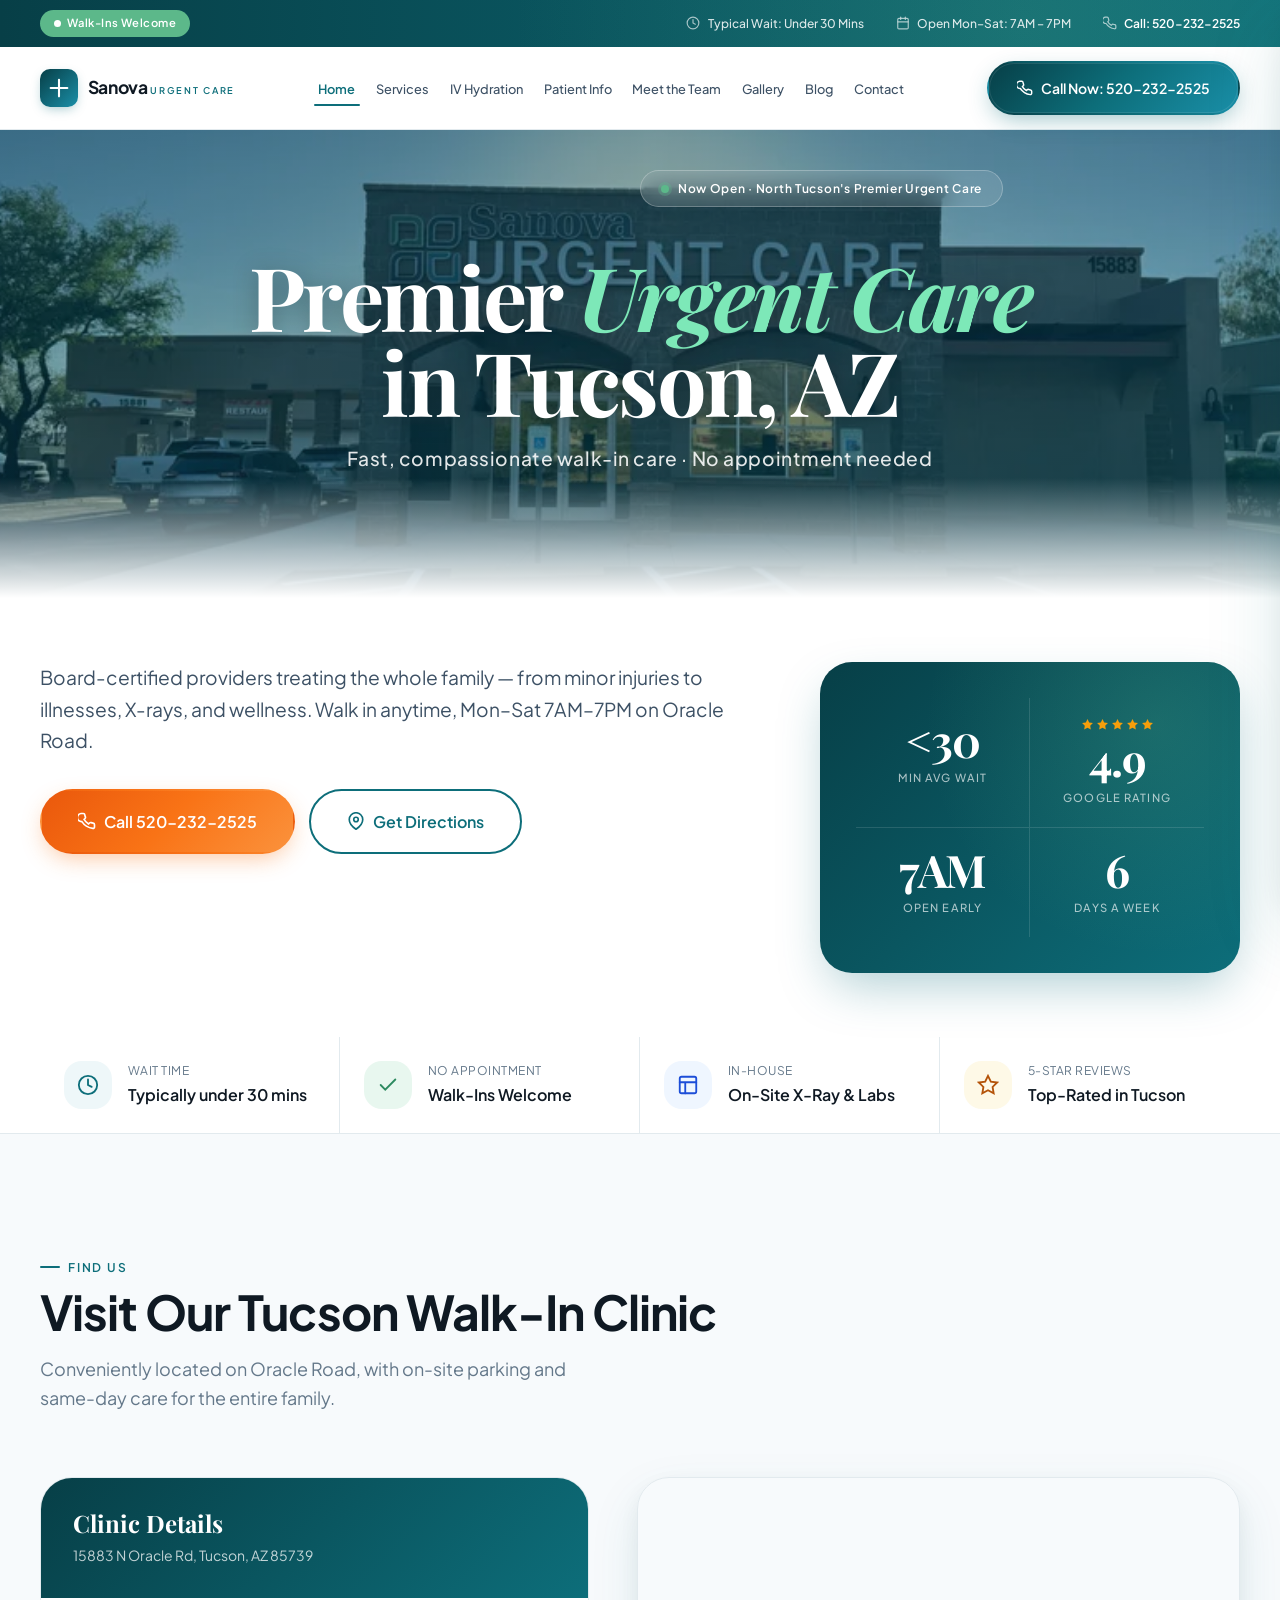
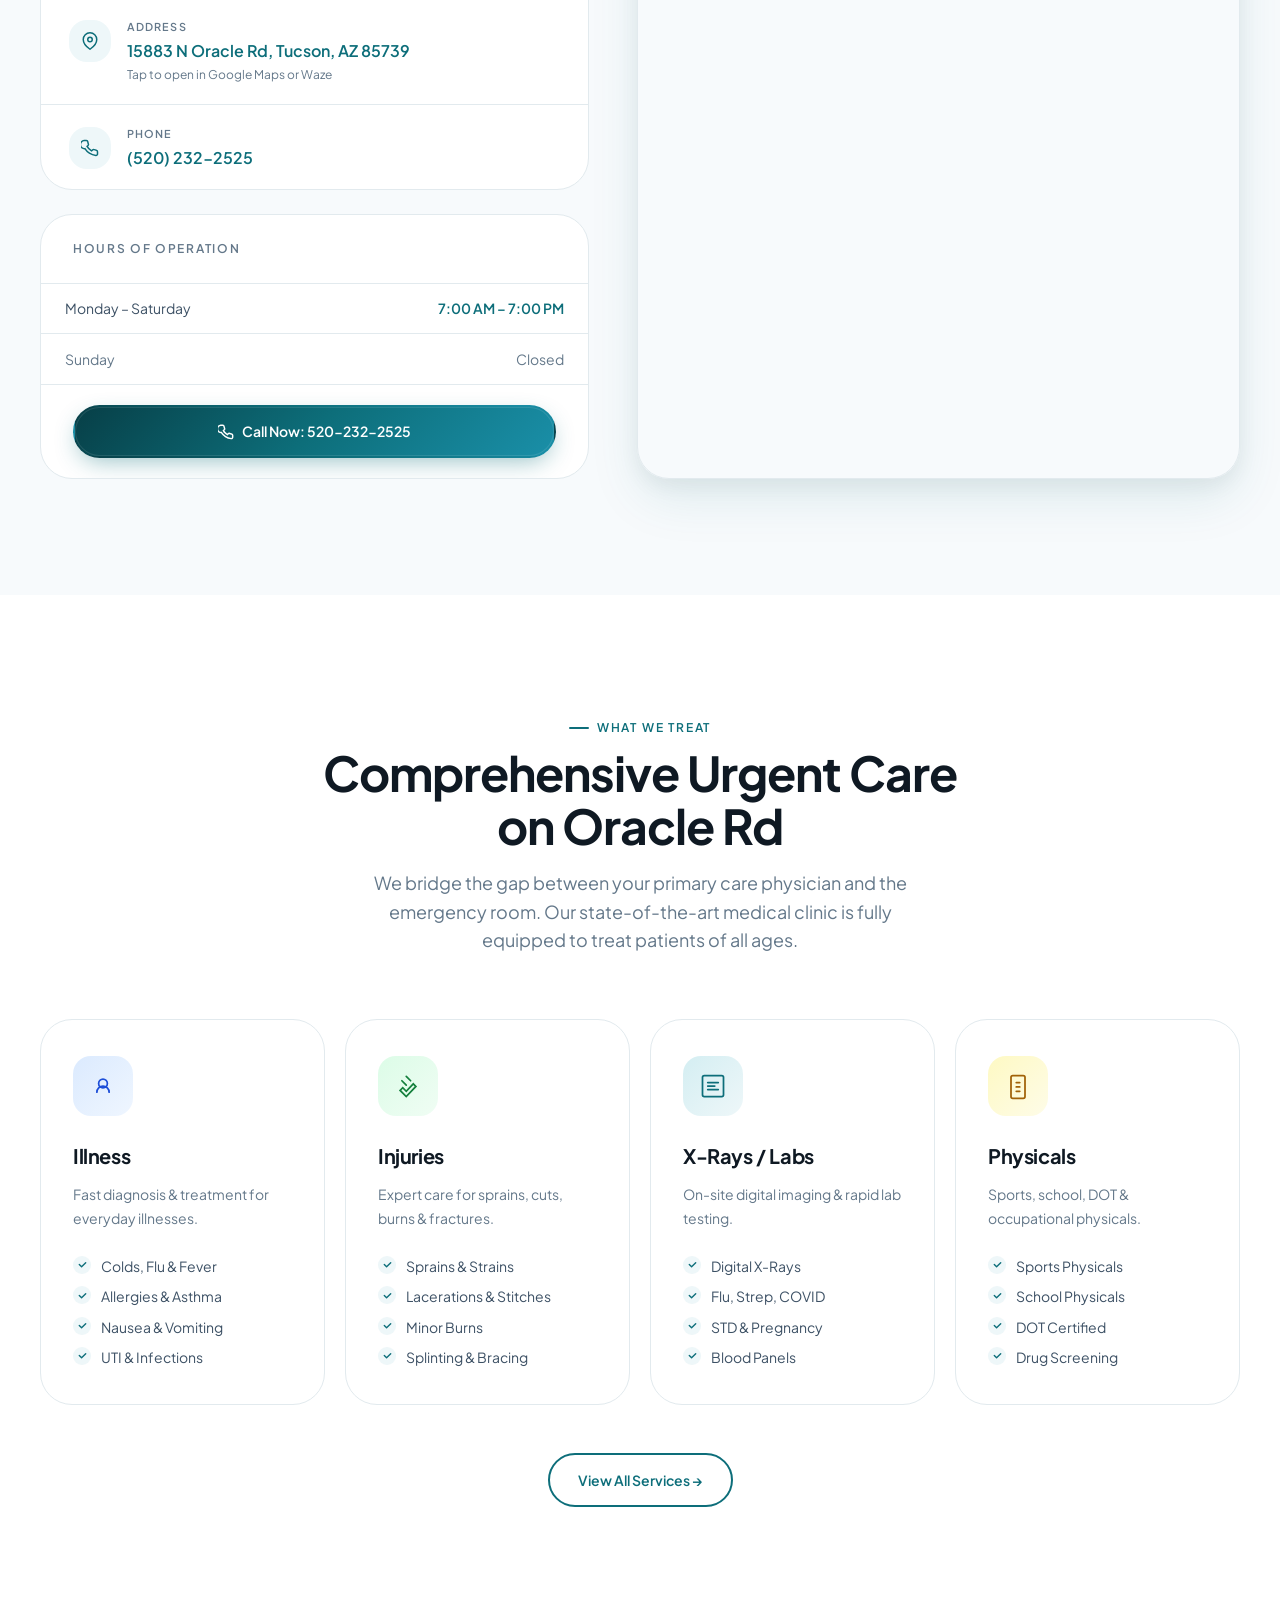
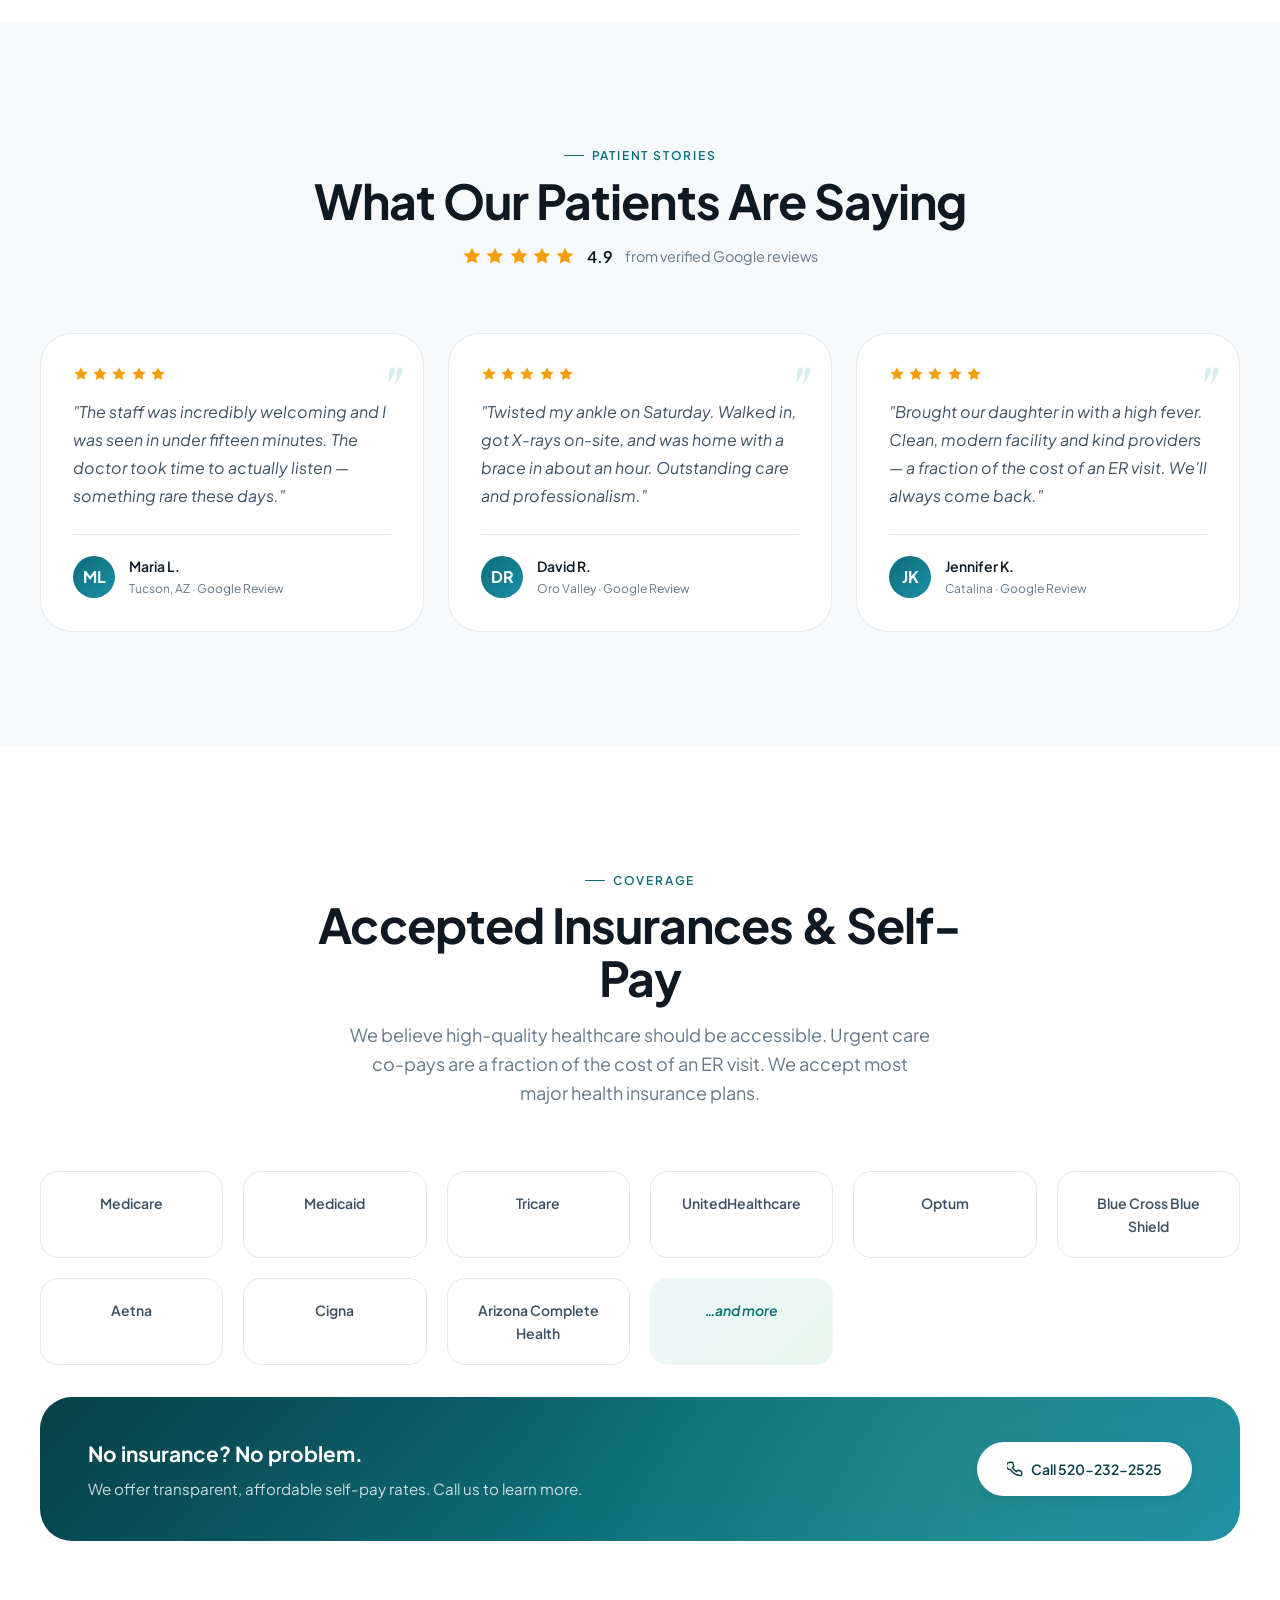
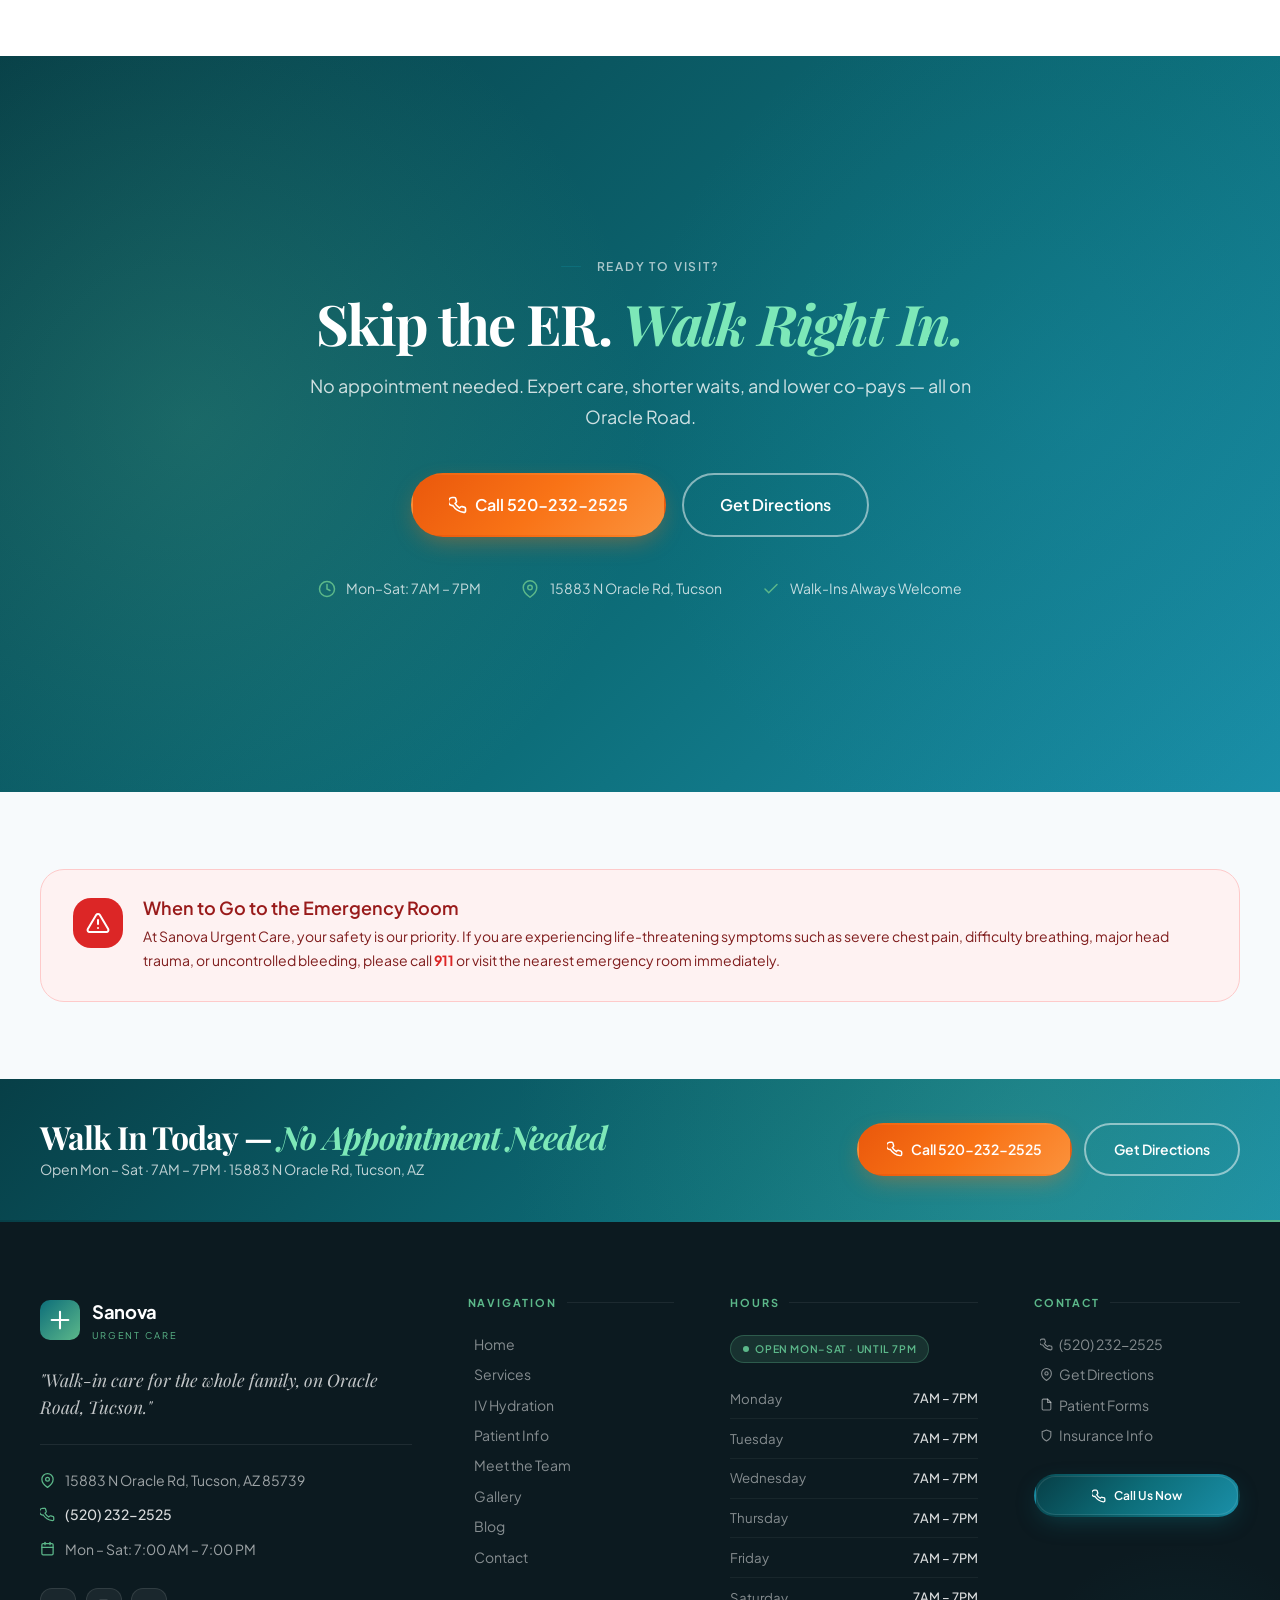
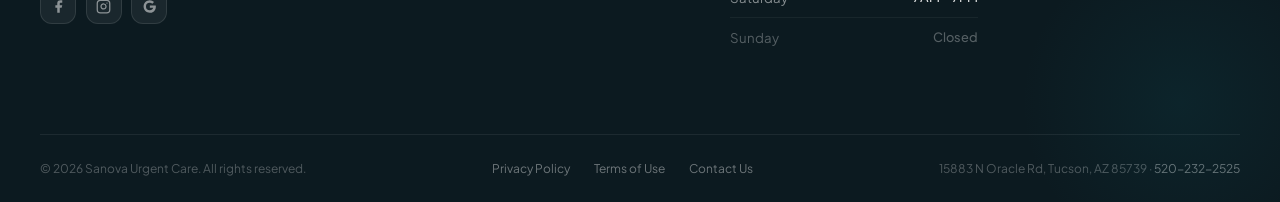
==== commit 72083e05: "Update hero section" ====
--- a/index.html
+++ b/index.html
@@ -10,58 +10,89 @@
 <script type="application/ld+json">{"@context":"https://schema.org","@type":"MedicalClinic","name":"Sanova Urgent Care","address":{"@type":"PostalAddress","streetAddress":"15883 N Oracle Rd","addressLocality":"Tucson","addressRegion":"AZ","postalCode":"85739"},"telephone":"+15202322525","openingHours":"Mo-Sa 07:00-19:00"}</script>
 <link rel="preconnect" href="https://fonts.googleapis.com"/>
 <link rel="preconnect" href="https://fonts.gstatic.com" crossorigin/>
+<link rel="icon" type="image/png" href="assets/favicon.png" sizes="32x32">
+<link rel="icon" type="image/svg+xml" href="assets/favicon.svg">
+<link rel="apple-touch-icon" href="assets/favicon.png">
 <link rel="stylesheet" href="css/style.css"/>
 </head>
 <body data-page="index">
 <div data-inc="partials/header.html"></div>
 <main>
 
-<!-- HERO -->
-<section class="hero" aria-labelledby="heroTitle">
-  <div class="hero-bg"><div class="hero-img"></div><div class="hero-overlay"></div></div>
-  <div class="container hero-inner">
-    <span class="hero-badge reveal"><span class="live-dot"></span>Now Open · North Tucson's Premier Urgent Care</span>
-    <h1 id="heroTitle" class="hero-title reveal reveal-d1">Premier <em>Urgent Care</em> in Tucson, AZ</h1>
-    <p class="hero-lede reveal reveal-d2">Fast, compassionate walk-in care on Oracle Road. No appointment needed. Board-certified providers treating the whole family — from minor injuries to illnesses, X-rays, and wellness.</p>
-    <div class="hero-ctas reveal reveal-d3">
-      <a href="tel:5202322525" class="btn btn-accent btn-lg"><svg viewBox="0 0 24 24" fill="none" stroke="currentColor" stroke-width="2.2" stroke-linecap="round"><path d="M22 16.92v3a2 2 0 01-2.18 2 19.79 19.79 0 01-8.63-3.07 19.5 19.5 0 01-6-6A2 2 0 014.11 2h3a2 2 0 012 1.72c.13.96.37 1.9.72 2.81a2 2 0 01-.45 2.11L8.09 9.91a16 16 0 006 6l1.27-1.27a2 2 0 012.11-.45c.91.35 1.85.59 2.81.72A2 2 0 0122 16.92z"/></svg>Call 520-232-2525</a>
-      <a href="https://maps.google.com/?q=15883+N+Oracle+Rd+Tucson+AZ" target="_blank" rel="noopener" class="btn btn-outline-white btn-lg"><svg viewBox="0 0 24 24" fill="none" stroke="currentColor" stroke-width="2.2" stroke-linecap="round"><path d="M21 10c0 7-9 13-9 13s-9-6-9-13a9 9 0 0118 0z"/><circle cx="12" cy="10" r="3"/></svg>Get Directions</a>
-    </div>
-    <ul class="hero-stats reveal reveal-d4">
-      <li class="hero-stat">
-        <div class="hero-stat-val">
-          <strong data-count>&lt;30</strong>
-        </div>
-        <span>Min Avg Wait</span>
-      </li>
-      <li class="hero-stat">
-        <div class="hero-stat-stars">
-          <svg viewBox="0 0 24 24"><polygon points="12 2 15.09 8.26 22 9.27 17 14.14 18.18 21.02 12 17.77 5.82 21.02 7 14.14 2 9.27 8.91 8.26 12 2"/></svg>
-          <svg viewBox="0 0 24 24"><polygon points="12 2 15.09 8.26 22 9.27 17 14.14 18.18 21.02 12 17.77 5.82 21.02 7 14.14 2 9.27 8.91 8.26 12 2"/></svg>
-          <svg viewBox="0 0 24 24"><polygon points="12 2 15.09 8.26 22 9.27 17 14.14 18.18 21.02 12 17.77 5.82 21.02 7 14.14 2 9.27 8.91 8.26 12 2"/></svg>
-          <svg viewBox="0 0 24 24"><polygon points="12 2 15.09 8.26 22 9.27 17 14.14 18.18 21.02 12 17.77 5.82 21.02 7 14.14 2 9.27 8.91 8.26 12 2"/></svg>
-          <svg viewBox="0 0 24 24"><polygon points="12 2 15.09 8.26 22 9.27 17 14.14 18.18 21.02 12 17.77 5.82 21.02 7 14.14 2 9.27 8.91 8.26 12 2"/></svg>
-        </div>
-        <div class="hero-stat-val">
-          <strong data-count>5.0</strong>
-        </div>
-        <span>Google Rating</span>
-      </li>
-      <li class="hero-stat">
-        <div class="hero-stat-val">
-          <strong data-count>6</strong>
-        </div>
-        <span>Days a Week</span>
-      </li>
-      <li class="hero-stat">
-        <div class="hero-stat-val">
-          <strong>7AM</strong>
-        </div>
-        <span>Open Early</span>
-      </li>
-    </ul>
-  </div>
-</section>
+<!-- HERO — Full-width image + content + stats panel -->
+<div class="hero-v2">
+
+  <!-- Full-width clinic image -->
+  <div class="hero-v2-img-wrap">
+    <div class="hero-v2-img"></div>
+    <div class="hero-v2-img-overlay"></div>
+
+    <!-- Badge over image -->
+    <span class="hero-v2-badge reveal">
+      <span class="live-dot"></span>
+      Now Open · North Tucson's Premier Urgent Care
+    </span>
+
+    <!-- Title centered over image -->
+    <div class="hero-v2-title-wrap">
+      <h1 id="heroTitle" class="hero-v2-title reveal reveal-d1">
+        Premier <em>Urgent Care</em><br>in Tucson, AZ
+      </h1>
+      <p class="hero-v2-subtitle reveal reveal-d2">Fast, compassionate walk-in care · No appointment needed</p>
+    </div>
+  </div>
+
+  <!-- Content below image -->
+  <div class="hero-v2-content">
+    <div class="container hero-v2-inner">
+
+      <!-- Left: lede + CTAs -->
+      <div class="hero-v2-left reveal">
+        <p class="hero-v2-lede">
+          Board-certified providers treating the whole family — from minor injuries to illnesses, X-rays, and wellness. Walk in anytime, Mon–Sat 7AM–7PM on Oracle Road.
+        </p>
+        <div class="hero-v2-ctas">
+          <a href="tel:5202322525" class="btn btn-accent btn-lg">
+            <svg viewBox="0 0 24 24" fill="none" stroke="currentColor" stroke-width="2.2" stroke-linecap="round" style="width:18px;height:18px;"><path d="M22 16.92v3a2 2 0 01-2.18 2 19.79 19.79 0 01-8.63-3.07 19.5 19.5 0 01-6-6A2 2 0 014.11 2h3a2 2 0 012 1.72c.13.96.37 1.9.72 2.81a2 2 0 01-.45 2.11L8.09 9.91a16 16 0 006 6l1.27-1.27a2 2 0 012.11-.45c.91.35 1.85.59 2.81.72A2 2 0 0122 16.92z"/></svg>
+            Call 520-232-2525
+          </a>
+          <a href="https://maps.google.com/?q=15883+N+Oracle+Rd+Tucson+AZ" target="_blank" rel="noopener" class="btn btn-outline btn-lg">
+            <svg viewBox="0 0 24 24" fill="none" stroke="currentColor" stroke-width="2.2" stroke-linecap="round" style="width:18px;height:18px;"><path d="M21 10c0 7-9 13-9 13s-9-6-9-13a9 9 0 0118 0z"/><circle cx="12" cy="10" r="3"/></svg>
+            Get Directions
+          </a>
+        </div>
+      </div>
+
+      <!-- Right: Stats panel -->
+      <ul class="hero-v2-stats reveal reveal-d2" aria-label="Clinic highlights">
+        <li class="hero-v2-stat">
+          <span class="hero-v2-stat-num" data-count>&lt;30</span>
+          <span class="hero-v2-stat-label">Min Avg Wait</span>
+        </li>
+        <li class="hero-v2-stat">
+          <div class="hero-v2-stat-stars">
+            <svg viewBox="0 0 24 24"><polygon points="12 2 15.09 8.26 22 9.27 17 14.14 18.18 21.02 12 17.77 5.82 21.02 7 14.14 2 9.27 8.91 8.26 12 2"/></svg>
+            <svg viewBox="0 0 24 24"><polygon points="12 2 15.09 8.26 22 9.27 17 14.14 18.18 21.02 12 17.77 5.82 21.02 7 14.14 2 9.27 8.91 8.26 12 2"/></svg>
+            <svg viewBox="0 0 24 24"><polygon points="12 2 15.09 8.26 22 9.27 17 14.14 18.18 21.02 12 17.77 5.82 21.02 7 14.14 2 9.27 8.91 8.26 12 2"/></svg>
+            <svg viewBox="0 0 24 24"><polygon points="12 2 15.09 8.26 22 9.27 17 14.14 18.18 21.02 12 17.77 5.82 21.02 7 14.14 2 9.27 8.91 8.26 12 2"/></svg>
+            <svg viewBox="0 0 24 24"><polygon points="12 2 15.09 8.26 22 9.27 17 14.14 18.18 21.02 12 17.77 5.82 21.02 7 14.14 2 9.27 8.91 8.26 12 2"/></svg>
+          </div>
+          <span class="hero-v2-stat-num" data-count>4.9</span>
+          <span class="hero-v2-stat-label">Google Rating</span>
+        </li>
+        <li class="hero-v2-stat">
+          <span class="hero-v2-stat-num">7AM</span>
+          <span class="hero-v2-stat-label">Open Early</span>
+        </li>
+        <li class="hero-v2-stat">
+          <span class="hero-v2-stat-num" data-count>6</span>
+          <span class="hero-v2-stat-label">Days a Week</span>
+        </li>
+      </ul>
+
+    </div>
+  </div>
+</div>
 
 <!-- TRUST BAR -->
 <section class="trust-bar" aria-label="Key features">
@@ -149,18 +180,28 @@
 </section>
 
 <!-- REVIEWS -->
-<!-- REVIEWS — Google Reviews via Elfsight -->
 <section class="section bg-bg" id="reviews" aria-labelledby="revTitle">
   <div class="container">
     <div class="section-head section-head-center reveal" style="margin-inline:auto;text-align:center;">
       <span class="label" style="justify-content:center;">Patient Stories</span>
       <h2 id="revTitle" class="h2" style="margin-top:.6rem;">What Our Patients Are Saying</h2>
-    </div>
-
-    <!-- Elfsight Google Reviews Widget -->
-    <script src="https://elfsightcdn.com/platform.js" async></script>
-    <div class="elfsight-app-5745e59f-fec0-4a77-9e38-93dc2610e8e4" data-elfsight-app-lazy></div>
-
+      <div style="display:flex;align-items:center;justify-content:center;gap:.75rem;margin-top:1rem;">
+        <div style="display:flex;gap:.2rem;">
+          <svg viewBox="0 0 24 24" fill="#f59e0b" style="width:20px;height:20px;"><polygon points="12 2 15.09 8.26 22 9.27 17 14.14 18.18 21.02 12 17.77 5.82 21.02 7 14.14 2 9.27 8.91 8.26 12 2"/></svg>
+          <svg viewBox="0 0 24 24" fill="#f59e0b" style="width:20px;height:20px;"><polygon points="12 2 15.09 8.26 22 9.27 17 14.14 18.18 21.02 12 17.77 5.82 21.02 7 14.14 2 9.27 8.91 8.26 12 2"/></svg>
+          <svg viewBox="0 0 24 24" fill="#f59e0b" style="width:20px;height:20px;"><polygon points="12 2 15.09 8.26 22 9.27 17 14.14 18.18 21.02 12 17.77 5.82 21.02 7 14.14 2 9.27 8.91 8.26 12 2"/></svg>
+          <svg viewBox="0 0 24 24" fill="#f59e0b" style="width:20px;height:20px;"><polygon points="12 2 15.09 8.26 22 9.27 17 14.14 18.18 21.02 12 17.77 5.82 21.02 7 14.14 2 9.27 8.91 8.26 12 2"/></svg>
+          <svg viewBox="0 0 24 24" fill="#f59e0b" style="width:20px;height:20px;"><polygon points="12 2 15.09 8.26 22 9.27 17 14.14 18.18 21.02 12 17.77 5.82 21.02 7 14.14 2 9.27 8.91 8.26 12 2"/></svg>
+        </div>
+        <span style="font-weight:600;color:var(--c-ink);">4.9</span>
+        <span style="color:var(--c-muted);font-size:.9rem;">from verified Google reviews</span>
+      </div>
+    </div>
+    <div class="grid-3">
+      <div class="review-card reveal"><div class="review-quote">"</div><div class="review-stars"><svg viewBox="0 0 24 24" fill="#f59e0b"><polygon points="12 2 15.09 8.26 22 9.27 17 14.14 18.18 21.02 12 17.77 5.82 21.02 7 14.14 2 9.27 8.91 8.26 12 2"/></svg><svg viewBox="0 0 24 24" fill="#f59e0b"><polygon points="12 2 15.09 8.26 22 9.27 17 14.14 18.18 21.02 12 17.77 5.82 21.02 7 14.14 2 9.27 8.91 8.26 12 2"/></svg><svg viewBox="0 0 24 24" fill="#f59e0b"><polygon points="12 2 15.09 8.26 22 9.27 17 14.14 18.18 21.02 12 17.77 5.82 21.02 7 14.14 2 9.27 8.91 8.26 12 2"/></svg><svg viewBox="0 0 24 24" fill="#f59e0b"><polygon points="12 2 15.09 8.26 22 9.27 17 14.14 18.18 21.02 12 17.77 5.82 21.02 7 14.14 2 9.27 8.91 8.26 12 2"/></svg><svg viewBox="0 0 24 24" fill="#f59e0b"><polygon points="12 2 15.09 8.26 22 9.27 17 14.14 18.18 21.02 12 17.77 5.82 21.02 7 14.14 2 9.27 8.91 8.26 12 2"/></svg></div><p class="review-text">"The staff was incredibly welcoming and I was seen in under fifteen minutes. The doctor took time to actually listen — something rare these days."</p><div class="review-author"><div class="review-avatar">ML</div><div><div class="review-name">Maria L.</div><div class="review-meta">Tucson, AZ · Google Review</div></div></div></div>
+      <div class="review-card reveal reveal-d1"><div class="review-quote">"</div><div class="review-stars"><svg viewBox="0 0 24 24" fill="#f59e0b"><polygon points="12 2 15.09 8.26 22 9.27 17 14.14 18.18 21.02 12 17.77 5.82 21.02 7 14.14 2 9.27 8.91 8.26 12 2"/></svg><svg viewBox="0 0 24 24" fill="#f59e0b"><polygon points="12 2 15.09 8.26 22 9.27 17 14.14 18.18 21.02 12 17.77 5.82 21.02 7 14.14 2 9.27 8.91 8.26 12 2"/></svg><svg viewBox="0 0 24 24" fill="#f59e0b"><polygon points="12 2 15.09 8.26 22 9.27 17 14.14 18.18 21.02 12 17.77 5.82 21.02 7 14.14 2 9.27 8.91 8.26 12 2"/></svg><svg viewBox="0 0 24 24" fill="#f59e0b"><polygon points="12 2 15.09 8.26 22 9.27 17 14.14 18.18 21.02 12 17.77 5.82 21.02 7 14.14 2 9.27 8.91 8.26 12 2"/></svg><svg viewBox="0 0 24 24" fill="#f59e0b"><polygon points="12 2 15.09 8.26 22 9.27 17 14.14 18.18 21.02 12 17.77 5.82 21.02 7 14.14 2 9.27 8.91 8.26 12 2"/></svg></div><p class="review-text">"Twisted my ankle on Saturday. Walked in, got X-rays on-site, and was home with a brace in about an hour. Outstanding care and professionalism."</p><div class="review-author"><div class="review-avatar">DR</div><div><div class="review-name">David R.</div><div class="review-meta">Oro Valley · Google Review</div></div></div></div>
+      <div class="review-card reveal reveal-d2"><div class="review-quote">"</div><div class="review-stars"><svg viewBox="0 0 24 24" fill="#f59e0b"><polygon points="12 2 15.09 8.26 22 9.27 17 14.14 18.18 21.02 12 17.77 5.82 21.02 7 14.14 2 9.27 8.91 8.26 12 2"/></svg><svg viewBox="0 0 24 24" fill="#f59e0b"><polygon points="12 2 15.09 8.26 22 9.27 17 14.14 18.18 21.02 12 17.77 5.82 21.02 7 14.14 2 9.27 8.91 8.26 12 2"/></svg><svg viewBox="0 0 24 24" fill="#f59e0b"><polygon points="12 2 15.09 8.26 22 9.27 17 14.14 18.18 21.02 12 17.77 5.82 21.02 7 14.14 2 9.27 8.91 8.26 12 2"/></svg><svg viewBox="0 0 24 24" fill="#f59e0b"><polygon points="12 2 15.09 8.26 22 9.27 17 14.14 18.18 21.02 12 17.77 5.82 21.02 7 14.14 2 9.27 8.91 8.26 12 2"/></svg><svg viewBox="0 0 24 24" fill="#f59e0b"><polygon points="12 2 15.09 8.26 22 9.27 17 14.14 18.18 21.02 12 17.77 5.82 21.02 7 14.14 2 9.27 8.91 8.26 12 2"/></svg></div><p class="review-text">"Brought our daughter in with a high fever. Clean, modern facility and kind providers — a fraction of the cost of an ER visit. We'll always come back."</p><div class="review-author"><div class="review-avatar">JK</div><div><div class="review-name">Jennifer K.</div><div class="review-meta">Catalina · Google Review</div></div></div></div>
+    </div>
   </div>
 </section>
 
--- a/css/style.css
+++ b/css/style.css
@@ -1450,3 +1450,342 @@
   .trust-item:nth-child(2) { border-right: 1px solid var(--c-border) !important; }
   .trust-item:nth-child(3) { border-top: none !important; }
 }
+
+/* =========================================================
+   NEW HERO — Full-width image first, content + stats below
+   ========================================================= */
+
+/* Hero image — full width, tall, cinematic */
+.hero-v2 {
+  position: relative;
+  isolation: isolate;
+  background: var(--c-teal-dark);
+}
+
+/* Full-width image banner */
+.hero-v2-img-wrap {
+  position: relative;
+  width: 100%;
+  height: clamp(340px, 52vh, 580px);
+  overflow: hidden;
+}
+.hero-v2-img {
+  position: absolute;
+  inset: 0;
+  background: url('../assets/bg.webp') center/cover no-repeat;
+  transform: scale(1.06);
+  animation: heroKen 22s ease-out infinite alternate;
+}
+.hero-v2-img-overlay {
+  position: absolute;
+  inset: 0;
+  background: linear-gradient(
+    170deg,
+    rgba(7,63,71,.55) 0%,
+    rgba(10,74,82,.45) 50%,
+    rgba(7,63,71,.72) 100%
+  );
+}
+/* Bottom fade into content */
+.hero-v2-img-wrap::after {
+  content: '';
+  position: absolute;
+  bottom: 0; left: 0; right: 0;
+  height: 120px;
+  background: linear-gradient(to bottom, transparent, #fff);
+  z-index: 2;
+}
+
+/* Badge over image */
+.hero-v2-badge {
+  position: absolute;
+  top: clamp(1.5rem, 4vw, 2.5rem);
+  left: 50%;
+  transform: translateX(-50%);
+  z-index: 3;
+  display: inline-flex;
+  align-items: center;
+  gap: .55rem;
+  background: rgba(255,255,255,.12);
+  backdrop-filter: blur(14px);
+  -webkit-backdrop-filter: blur(14px);
+  border: 1px solid rgba(255,255,255,.25);
+  color: #fff;
+  font-size: .75rem;
+  font-weight: var(--fw-semi);
+  letter-spacing: .06em;
+  padding: .5rem 1.25rem;
+  border-radius: var(--r-full);
+  white-space: nowrap;
+}
+
+/* Title over image — centered big */
+.hero-v2-title-wrap {
+  position: absolute;
+  inset: 0;
+  display: flex;
+  align-items: center;
+  justify-content: center;
+  flex-direction: column;
+  text-align: center;
+  z-index: 3;
+  padding: 0 var(--px);
+  gap: 1.25rem;
+}
+.hero-v2-title {
+  font-family: var(--ff-serif);
+  font-size: clamp(2.6rem, 7vw, 5.5rem);
+  font-weight: var(--fw-bold);
+  color: #fff;
+  line-height: .96;
+  letter-spacing: var(--ls-tight);
+  text-shadow: 0 2px 24px rgba(0,0,0,.25);
+  max-width: 18ch;
+}
+.hero-v2-title em { font-style: italic; color: #7de8b8; }
+.hero-v2-subtitle {
+  color: rgba(255,255,255,.88);
+  font-size: clamp(.95rem, 2.2vw, 1.2rem);
+  font-weight: var(--fw-medium);
+  letter-spacing: .03em;
+}
+
+/* Content section below image */
+.hero-v2-content {
+  background: #fff;
+  position: relative;
+  z-index: 4;
+}
+.hero-v2-inner {
+  display: grid;
+  grid-template-columns: 1fr 420px;
+  gap: clamp(2.5rem, 5vw, 5rem);
+  align-items: start;
+  padding-block: clamp(3rem, 5vw, 4.5rem);
+}
+
+/* Left: lede + CTA */
+.hero-v2-left {}
+.hero-v2-lede {
+  font-size: clamp(1rem, 1.8vw, 1.2rem);
+  line-height: 1.65;
+  color: var(--c-ink-3);
+  margin-bottom: 2rem;
+  max-width: 54ch;
+}
+.hero-v2-ctas {
+  display: flex;
+  flex-wrap: wrap;
+  gap: .85rem;
+}
+
+/* Right: Stats panel */
+.hero-v2-stats {
+  background: linear-gradient(135deg, var(--c-teal-dark) 0%, var(--c-teal) 100%);
+  border-radius: var(--r-2xl);
+  padding: 2.25rem;
+  display: grid;
+  grid-template-columns: 1fr 1fr;
+  gap: 0;
+  box-shadow: 0 20px 50px -10px rgba(13,110,122,.35);
+  position: relative;
+  overflow: hidden;
+}
+.hero-v2-stats::before {
+  content: '';
+  position: absolute; inset: 0;
+  background: radial-gradient(circle at 80% 20%, rgba(92,184,138,.2), transparent 55%);
+  pointer-events: none;
+}
+.hero-v2-stat {
+  padding: 1.25rem 1rem;
+  position: relative;
+  z-index: 1;
+  display: flex;
+  flex-direction: column;
+  align-items: center;
+  text-align: center;
+  gap: .4rem;
+}
+/* Dividers */
+.hero-v2-stat:nth-child(1),
+.hero-v2-stat:nth-child(2) {
+  border-bottom: 1px solid rgba(255,255,255,.12);
+}
+.hero-v2-stat:nth-child(odd) {
+  border-right: 1px solid rgba(255,255,255,.12);
+}
+.hero-v2-stat-num {
+  font-family: var(--ff-serif);
+  font-size: clamp(2rem, 3.5vw, 2.8rem);
+  font-weight: var(--fw-bold);
+  color: #fff;
+  line-height: 1;
+  letter-spacing: var(--ls-tight);
+}
+.hero-v2-stat-stars {
+  display: flex;
+  gap: 2px;
+  justify-content: center;
+}
+.hero-v2-stat-stars svg {
+  width: 13px; height: 13px;
+  fill: #f59e0b; color: #f59e0b;
+}
+.hero-v2-stat-label {
+  font-size: .7rem;
+  color: rgba(255,255,255,.65);
+  letter-spacing: .1em;
+  text-transform: uppercase;
+  font-weight: var(--fw-medium);
+}
+
+/* Responsive hero-v2 */
+@media (max-width: 900px) {
+  .hero-v2-inner {
+    grid-template-columns: 1fr !important;
+    gap: 2rem !important;
+  }
+  .hero-v2-stats {
+    grid-template-columns: repeat(4, 1fr) !important;
+  }
+  .hero-v2-stat:nth-child(1),
+  .hero-v2-stat:nth-child(2) { border-bottom: none !important; }
+  .hero-v2-stat:nth-child(odd) { border-right: 1px solid rgba(255,255,255,.12) !important; }
+  .hero-v2-stat:nth-child(2) { border-right: none !important; }
+}
+@media (max-width: 600px) {
+  .hero-v2-img-wrap { height: clamp(260px, 45vw, 340px); }
+  .hero-v2-stats { grid-template-columns: 1fr 1fr !important; }
+  .hero-v2-stat:nth-child(1),
+  .hero-v2-stat:nth-child(2) { border-bottom: 1px solid rgba(255,255,255,.12) !important; }
+  .hero-v2-ctas { flex-direction: column; }
+  .hero-v2-ctas .btn { width: 100%; justify-content: center; }
+}
+
+/* =========================================================
+   IV THERAPY PRICING MENU — from image
+   ========================================================= */
+.iv-menu-section {
+  background: linear-gradient(135deg, var(--c-teal-dark) 0%, #0a3d45 100%);
+  border-radius: var(--r-2xl);
+  overflow: hidden;
+  margin-bottom: 1.5rem;
+}
+.iv-menu-head {
+  padding: 1rem 1.75rem;
+  background: rgba(255,255,255,.08);
+  border-bottom: 1px solid rgba(255,255,255,.1);
+  display: flex;
+  align-items: center;
+  gap: .85rem;
+}
+.iv-menu-head-icon {
+  width: 36px; height: 36px;
+  background: rgba(255,255,255,.15);
+  border-radius: 50%;
+  display: grid; place-items: center;
+  flex-shrink: 0;
+}
+.iv-menu-head-icon svg { width: 18px; height: 18px; color: #7de8b8; }
+.iv-menu-head h3 {
+  font-size: .75rem !important;
+  font-weight: var(--fw-bold) !important;
+  letter-spacing: .16em !important;
+  text-transform: uppercase !important;
+  color: rgba(255,255,255,.75) !important;
+  margin: 0 !important;
+}
+.iv-menu-body { padding: 1.5rem; }
+.iv-drip-row {
+  display: flex;
+  align-items: flex-start;
+  justify-content: space-between;
+  gap: 1.5rem;
+  padding: 1.1rem 0;
+  border-bottom: 1px solid rgba(255,255,255,.07);
+}
+.iv-drip-row:last-child { border-bottom: 0; padding-bottom: 0; }
+.iv-drip-row:first-child { padding-top: 0; }
+.iv-drip-info { flex: 1; }
+.iv-drip-name {
+  font-weight: var(--fw-semi);
+  color: #fff;
+  font-size: 1rem;
+  margin-bottom: .25rem;
+}
+.iv-drip-sub {
+  font-size: .8rem;
+  color: rgba(255,255,255,.55);
+  line-height: 1.45;
+}
+.iv-drip-sub ul { margin-top: .35rem; padding-left: 0; list-style: none; display: flex; flex-wrap: wrap; gap: .2rem .6rem; }
+.iv-drip-sub li { display: flex; align-items: center; gap: .25rem; }
+.iv-drip-sub li::before { content: '·'; color: #7de8b8; font-weight: 700; }
+.iv-drip-price {
+  font-family: var(--ff-serif);
+  font-size: 1.6rem;
+  font-weight: var(--fw-bold);
+  color: #7de8b8;
+  line-height: 1;
+  white-space: nowrap;
+  flex-shrink: 0;
+}
+.iv-drip-addon {
+  display: inline-flex;
+  align-items: center;
+  gap: .35rem;
+  background: rgba(92,184,138,.2);
+  border: 1px solid rgba(92,184,138,.35);
+  color: #7de8b8;
+  font-size: .7rem;
+  font-weight: var(--fw-semi);
+  letter-spacing: .06em;
+  padding: .25rem .65rem;
+  border-radius: var(--r-full);
+  margin-top: .4rem;
+  width: fit-content;
+}
+
+/* Sunrise grid */
+.iv-sunrise-grid {
+  display: grid;
+  grid-template-columns: repeat(3, 1fr);
+  gap: 1px;
+  background: rgba(255,255,255,.07);
+}
+.iv-sunrise-item {
+  padding: 1.25rem;
+  background: linear-gradient(135deg, var(--c-teal-dark), #0a3d45);
+}
+.iv-sunrise-item-name { font-weight: var(--fw-semi); color: #fff; font-size: .95rem; margin-bottom: .2rem; }
+.iv-sunrise-item-price { font-family: var(--ff-serif); font-size: 1.5rem; color: #7de8b8; font-weight: 700; margin-bottom: .4rem; }
+.iv-sunrise-item-desc { font-size: .78rem; color: rgba(255,255,255,.55); line-height: 1.4; margin-bottom: .6rem; }
+.iv-sunrise-item ul { list-style: none; padding: 0; display: grid; gap: .2rem; }
+.iv-sunrise-item li { font-size: .78rem; color: rgba(255,255,255,.7); display: flex; align-items: center; gap: .35rem; }
+.iv-sunrise-item li::before { content: ''; width: 5px; height: 5px; background: #7de8b8; border-radius: 50%; flex-shrink: 0; }
+
+/* Targeted grid */
+.iv-targeted-grid {
+  display: grid;
+  grid-template-columns: repeat(2, 1fr);
+  gap: 1px;
+  background: rgba(255,255,255,.07);
+}
+.iv-targeted-item {
+  padding: 1.25rem;
+  background: linear-gradient(135deg, var(--c-teal-dark), #0a3d45);
+}
+.iv-targeted-item-name { font-weight: var(--fw-semi); color: #fff; font-size: .95rem; margin-bottom: .1rem; }
+.iv-targeted-item-aka { font-size: .75rem; color: rgba(255,255,255,.5); font-style: italic; margin-bottom: .35rem; }
+.iv-targeted-item-price { font-family: var(--ff-serif); font-size: 1.45rem; color: #7de8b8; font-weight: 700; margin-bottom: .5rem; }
+.iv-targeted-item ul { list-style: none; padding: 0; display: flex; flex-wrap: wrap; gap: .15rem .5rem; }
+.iv-targeted-item li { font-size: .76rem; color: rgba(255,255,255,.65); display: flex; align-items: center; gap: .25rem; }
+.iv-targeted-item li::before { content: ''; width: 4px; height: 4px; background: #7de8b8; border-radius: 50%; flex-shrink: 0; }
+
+@media (max-width: 640px) {
+  .iv-sunrise-grid { grid-template-columns: 1fr !important; gap: 1px !important; }
+  .iv-targeted-grid { grid-template-columns: 1fr !important; }
+  .iv-drip-row { flex-direction: column; gap: .5rem; }
+  .iv-drip-price { font-size: 1.35rem; }
+}
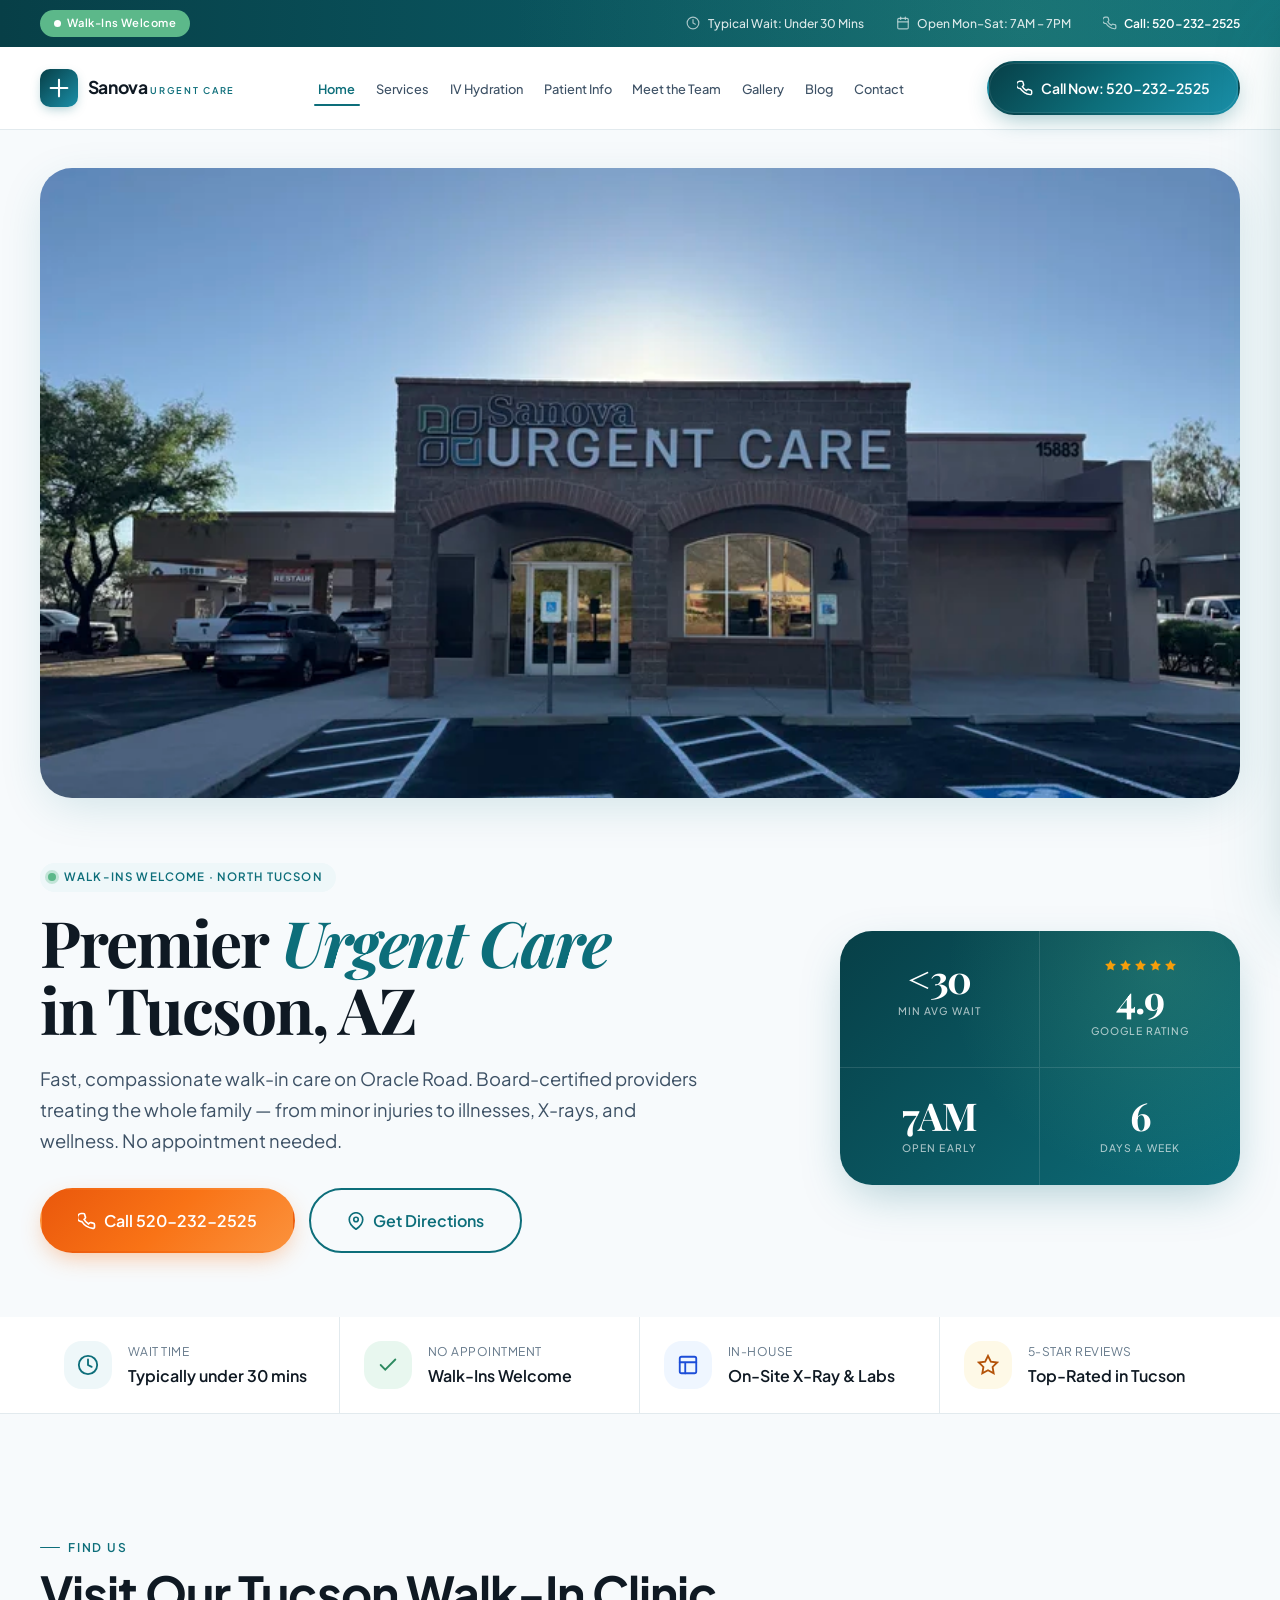
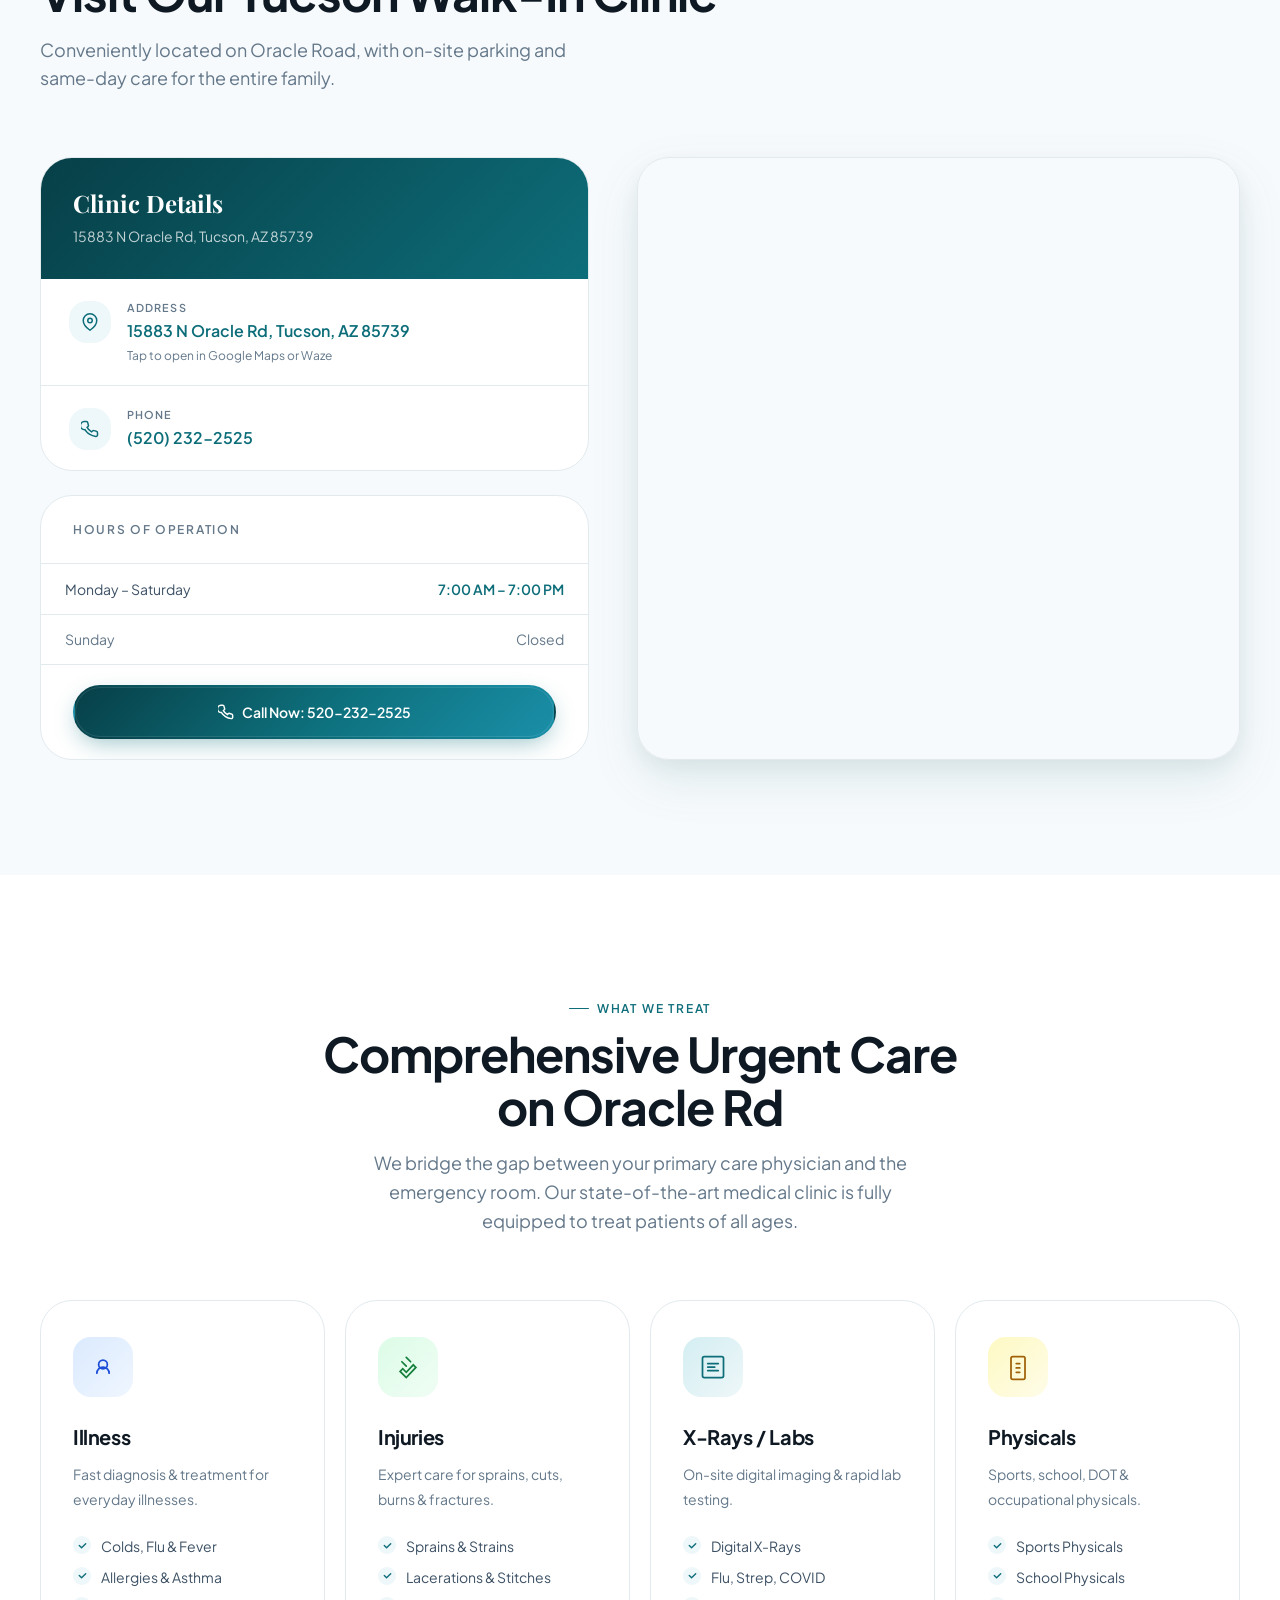
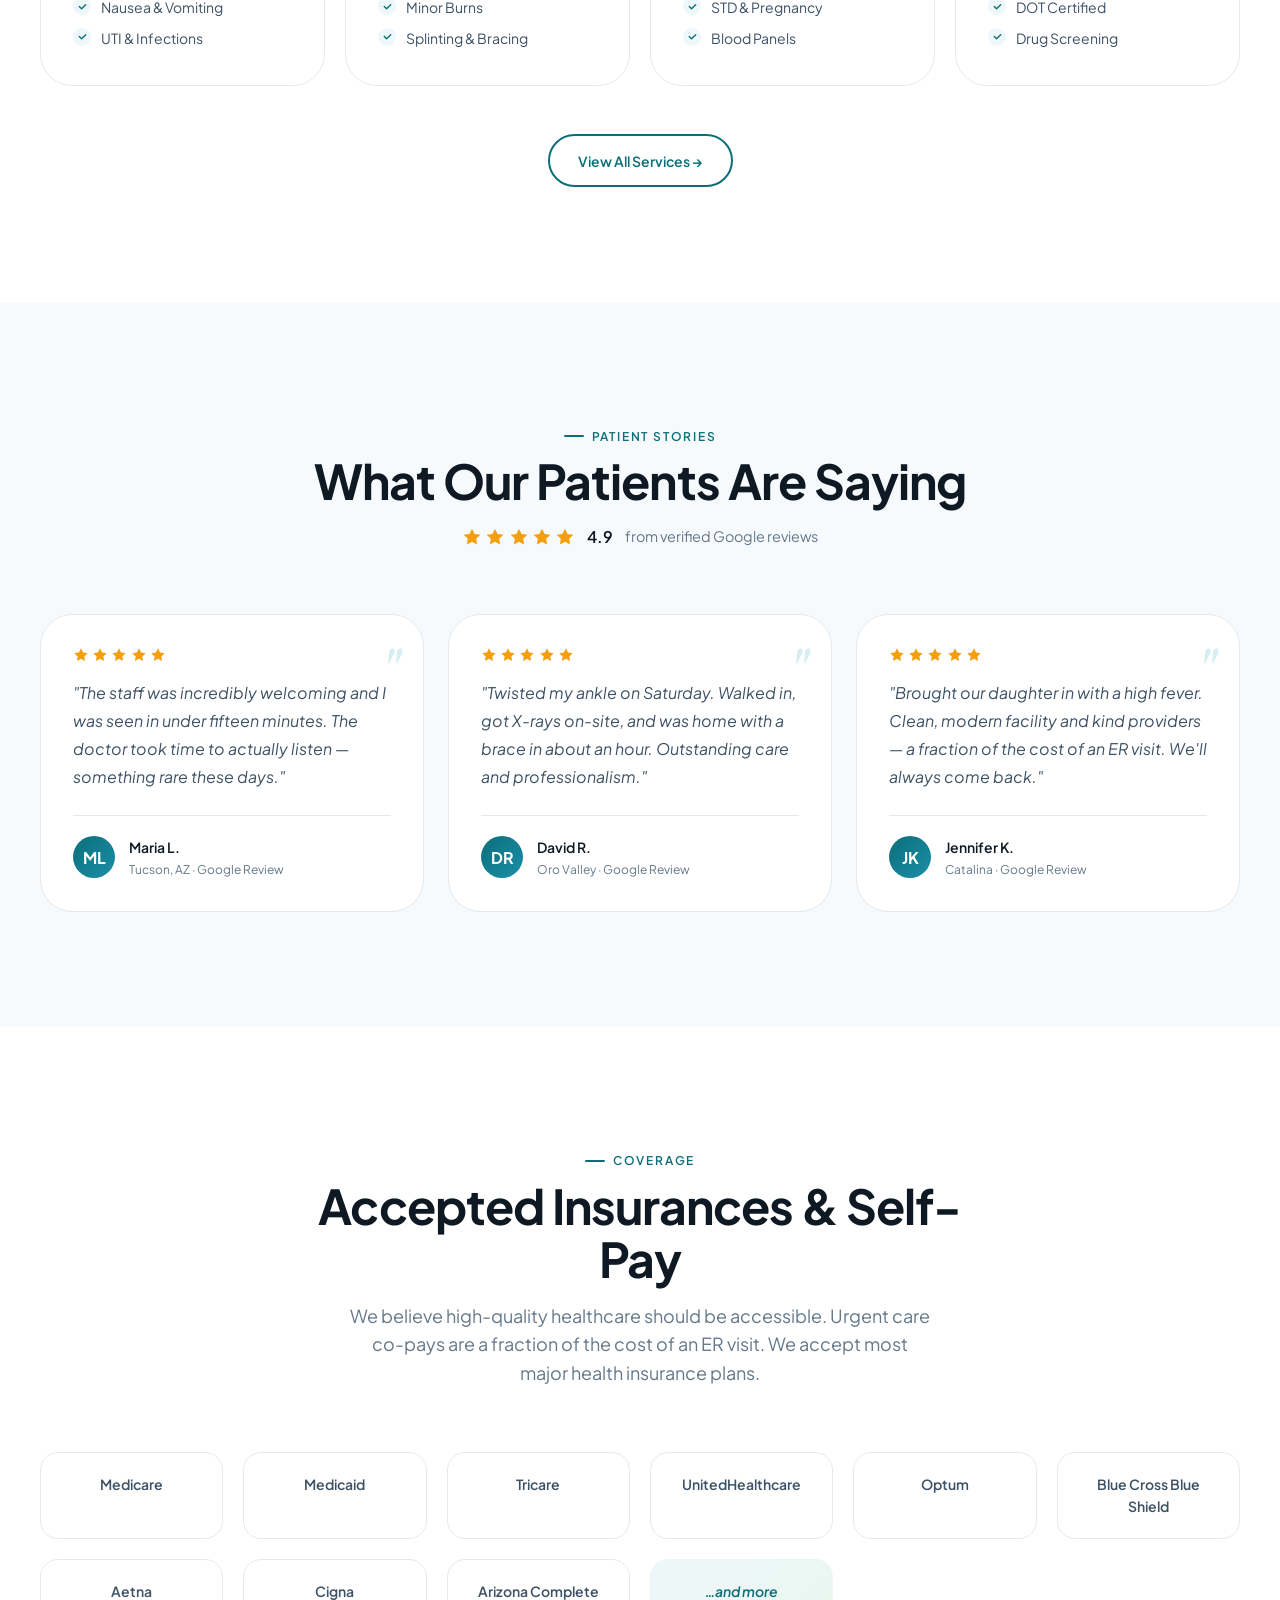
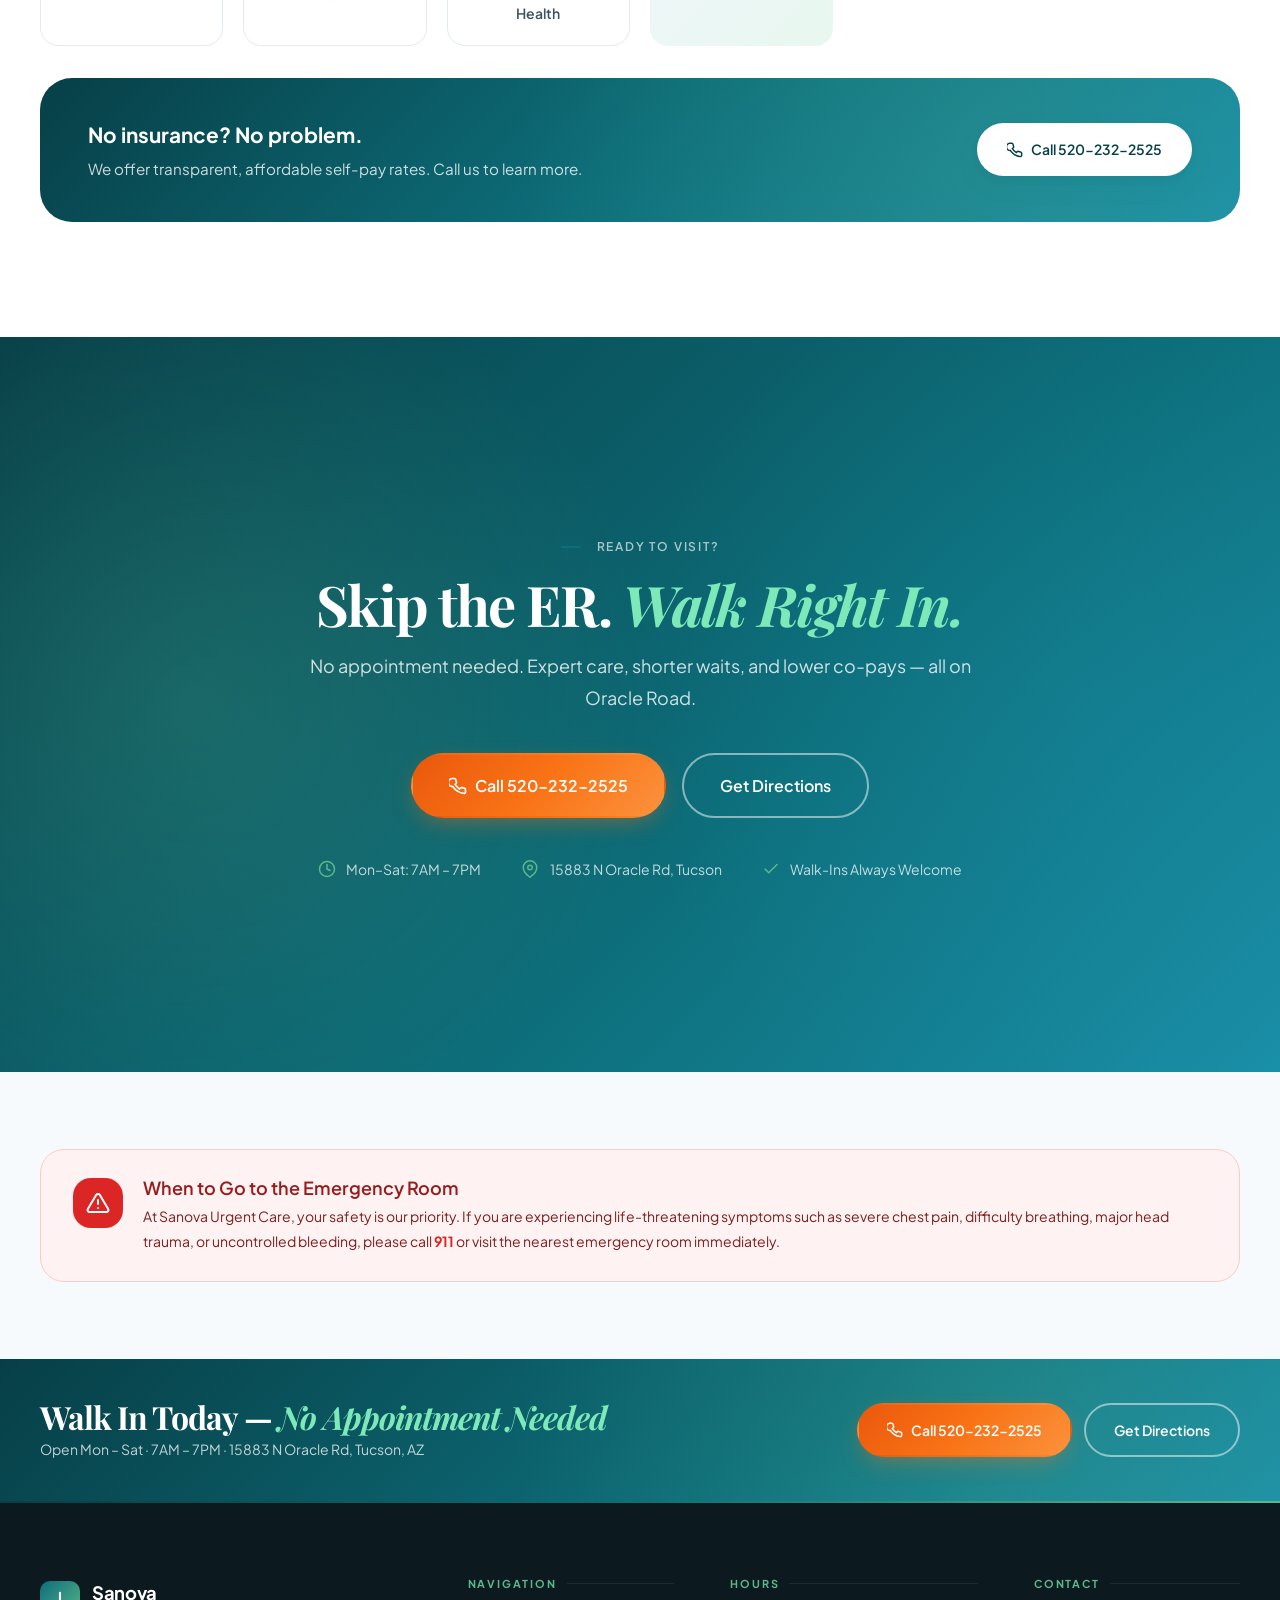
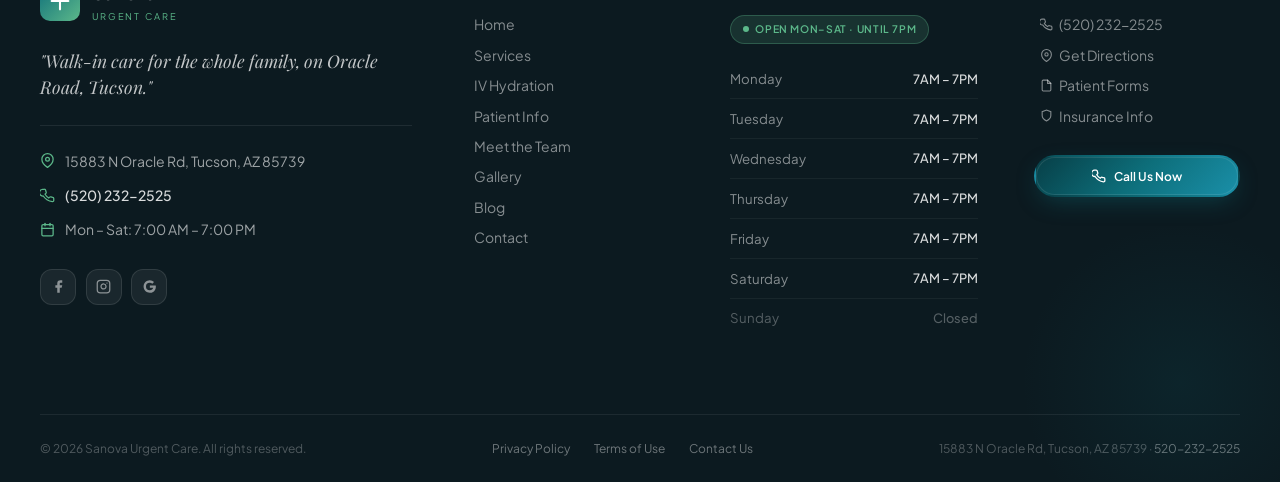
==== commit 08f80652: "update hero section" ====
--- a/index.html
+++ b/index.html
@@ -19,39 +19,33 @@
 <div data-inc="partials/header.html"></div>
 <main>
 
-<!-- HERO — Full-width image + content + stats panel -->
-<div class="hero-v2">
-
-  <!-- Full-width clinic image -->
-  <div class="hero-v2-img-wrap">
-    <div class="hero-v2-img"></div>
-    <div class="hero-v2-img-overlay"></div>
-
-    <!-- Badge over image -->
-    <span class="hero-v2-badge reveal">
-      <span class="live-dot"></span>
-      Now Open · North Tucson's Premier Urgent Care
-    </span>
-
-    <!-- Title centered over image -->
-    <div class="hero-v2-title-wrap">
-      <h1 id="heroTitle" class="hero-v2-title reveal reveal-d1">
-        Premier <em>Urgent Care</em><br>in Tucson, AZ
-      </h1>
-      <p class="hero-v2-subtitle reveal reveal-d2">Fast, compassionate walk-in care · No appointment needed</p>
-    </div>
-  </div>
-
-  <!-- Content below image -->
-  <div class="hero-v2-content">
-    <div class="container hero-v2-inner">
-
-      <!-- Left: lede + CTAs -->
-      <div class="hero-v2-left reveal">
-        <p class="hero-v2-lede">
-          Board-certified providers treating the whole family — from minor injuries to illnesses, X-rays, and wellness. Walk in anytime, Mon–Sat 7AM–7PM on Oracle Road.
+<!-- HERO — Clean full-width image, NO text on image -->
+<div class="hero-v3">
+
+  <!-- Pure image — contained, rounded, nothing on top -->
+  <div class="hero-v3-img-wrap">
+    <div class="hero-v3-img-inner">
+      <div class="hero-v3-img"></div>
+    </div>
+  </div>
+
+  <!-- Content section below image -->
+  <div class="hero-v3-content">
+    <div class="container hero-v3-inner">
+
+      <!-- Left: title + lede + CTAs -->
+      <div class="hero-v3-left">
+        <span class="hero-v3-badge">
+          <span class="live-dot"></span>
+          Walk-Ins Welcome · North Tucson
+        </span>
+        <h1 id="heroTitle" class="hero-v3-title reveal">
+          Premier <em>Urgent Care</em><br>in Tucson, AZ
+        </h1>
+        <p class="hero-v3-lede reveal reveal-d1">
+          Fast, compassionate walk-in care on Oracle Road. Board-certified providers treating the whole family — from minor injuries to illnesses, X-rays, and wellness. No appointment needed.
         </p>
-        <div class="hero-v2-ctas">
+        <div class="hero-v3-ctas reveal reveal-d2">
           <a href="tel:5202322525" class="btn btn-accent btn-lg">
             <svg viewBox="0 0 24 24" fill="none" stroke="currentColor" stroke-width="2.2" stroke-linecap="round" style="width:18px;height:18px;"><path d="M22 16.92v3a2 2 0 01-2.18 2 19.79 19.79 0 01-8.63-3.07 19.5 19.5 0 01-6-6A2 2 0 014.11 2h3a2 2 0 012 1.72c.13.96.37 1.9.72 2.81a2 2 0 01-.45 2.11L8.09 9.91a16 16 0 006 6l1.27-1.27a2 2 0 012.11-.45c.91.35 1.85.59 2.81.72A2 2 0 0122 16.92z"/></svg>
             Call 520-232-2525
@@ -64,29 +58,29 @@
       </div>
 
       <!-- Right: Stats panel -->
-      <ul class="hero-v2-stats reveal reveal-d2" aria-label="Clinic highlights">
-        <li class="hero-v2-stat">
-          <span class="hero-v2-stat-num" data-count>&lt;30</span>
-          <span class="hero-v2-stat-label">Min Avg Wait</span>
-        </li>
-        <li class="hero-v2-stat">
-          <div class="hero-v2-stat-stars">
-            <svg viewBox="0 0 24 24"><polygon points="12 2 15.09 8.26 22 9.27 17 14.14 18.18 21.02 12 17.77 5.82 21.02 7 14.14 2 9.27 8.91 8.26 12 2"/></svg>
-            <svg viewBox="0 0 24 24"><polygon points="12 2 15.09 8.26 22 9.27 17 14.14 18.18 21.02 12 17.77 5.82 21.02 7 14.14 2 9.27 8.91 8.26 12 2"/></svg>
-            <svg viewBox="0 0 24 24"><polygon points="12 2 15.09 8.26 22 9.27 17 14.14 18.18 21.02 12 17.77 5.82 21.02 7 14.14 2 9.27 8.91 8.26 12 2"/></svg>
-            <svg viewBox="0 0 24 24"><polygon points="12 2 15.09 8.26 22 9.27 17 14.14 18.18 21.02 12 17.77 5.82 21.02 7 14.14 2 9.27 8.91 8.26 12 2"/></svg>
-            <svg viewBox="0 0 24 24"><polygon points="12 2 15.09 8.26 22 9.27 17 14.14 18.18 21.02 12 17.77 5.82 21.02 7 14.14 2 9.27 8.91 8.26 12 2"/></svg>
-          </div>
-          <span class="hero-v2-stat-num" data-count>4.9</span>
-          <span class="hero-v2-stat-label">Google Rating</span>
-        </li>
-        <li class="hero-v2-stat">
-          <span class="hero-v2-stat-num">7AM</span>
-          <span class="hero-v2-stat-label">Open Early</span>
-        </li>
-        <li class="hero-v2-stat">
-          <span class="hero-v2-stat-num" data-count>6</span>
-          <span class="hero-v2-stat-label">Days a Week</span>
+      <ul class="hero-v3-stats reveal reveal-d2" aria-label="Clinic highlights">
+        <li class="hero-v3-stat">
+          <span class="hero-v3-stat-num" data-count>&lt;30</span>
+          <span class="hero-v3-stat-label">Min Avg Wait</span>
+        </li>
+        <li class="hero-v3-stat">
+          <div class="hero-v3-stat-stars">
+            <svg viewBox="0 0 24 24"><polygon points="12 2 15.09 8.26 22 9.27 17 14.14 18.18 21.02 12 17.77 5.82 21.02 7 14.14 2 9.27 8.91 8.26 12 2"/></svg>
+            <svg viewBox="0 0 24 24"><polygon points="12 2 15.09 8.26 22 9.27 17 14.14 18.18 21.02 12 17.77 5.82 21.02 7 14.14 2 9.27 8.91 8.26 12 2"/></svg>
+            <svg viewBox="0 0 24 24"><polygon points="12 2 15.09 8.26 22 9.27 17 14.14 18.18 21.02 12 17.77 5.82 21.02 7 14.14 2 9.27 8.91 8.26 12 2"/></svg>
+            <svg viewBox="0 0 24 24"><polygon points="12 2 15.09 8.26 22 9.27 17 14.14 18.18 21.02 12 17.77 5.82 21.02 7 14.14 2 9.27 8.91 8.26 12 2"/></svg>
+            <svg viewBox="0 0 24 24"><polygon points="12 2 15.09 8.26 22 9.27 17 14.14 18.18 21.02 12 17.77 5.82 21.02 7 14.14 2 9.27 8.91 8.26 12 2"/></svg>
+          </div>
+          <span class="hero-v3-stat-num" data-count>4.9</span>
+          <span class="hero-v3-stat-label">Google Rating</span>
+        </li>
+        <li class="hero-v3-stat">
+          <span class="hero-v3-stat-num">7AM</span>
+          <span class="hero-v3-stat-label">Open Early</span>
+        </li>
+        <li class="hero-v3-stat">
+          <span class="hero-v3-stat-num" data-count>6</span>
+          <span class="hero-v3-stat-label">Days a Week</span>
         </li>
       </ul>
 
--- a/css/style.css
+++ b/css/style.css
@@ -1789,3 +1789,198 @@
   .iv-drip-row { flex-direction: column; gap: .5rem; }
   .iv-drip-price { font-size: 1.35rem; }
 }
+
+/* =========================================================
+   HERO V3 — Pure image first, content below, NOTHING on image
+   ========================================================= */
+
+.hero-v3 {
+  background: var(--c-bg);
+  padding-top: clamp(1.5rem, 3vw, 2.5rem);
+}
+
+/* ---- Image wrapper — contained, centered, rounded ---- */
+.hero-v3-img-wrap {
+  width: 100%;
+  max-width: var(--max-w);
+  margin-inline: auto;
+  padding-inline: var(--px);
+  display: block;
+}
+.hero-v3-img-inner {
+  position: relative;
+  width: 100%;
+  height: clamp(500px, 70vh, 800px);
+  border-radius: var(--r-2xl);
+  overflow: hidden;
+  box-shadow: 0 12px 48px -8px rgba(13,110,122,.18);
+}
+.hero-v3-img {
+  position: absolute;
+  inset: 0;
+  background: url('../assets/bg.webp') center 30%/cover no-repeat;
+  transform-origin: center;
+}
+
+/* ---- Content section below image ---- */
+.hero-v3-content {
+  background: var(--c-bg);
+}
+
+.hero-v3-inner {
+  display: grid;
+  grid-template-columns: 1fr 400px;
+  gap: clamp(2.5rem, 5vw, 5rem);
+  align-items: center;
+  padding-block: clamp(3rem, 5vw, 4.5rem);
+}
+
+/* Badge */
+.hero-v3-badge {
+  display: inline-flex;
+  align-items: center;
+  gap: .5rem;
+  font-size: .72rem;
+  font-weight: var(--fw-semi);
+  letter-spacing: .1em;
+  text-transform: uppercase;
+  color: var(--c-teal);
+  margin-bottom: 1rem;
+  padding: .35rem .85rem .35rem .5rem;
+  background: var(--c-teal-pale);
+  border-radius: var(--r-full);
+  width: fit-content;
+}
+
+/* Title */
+.hero-v3-title {
+  font-family: var(--ff-serif);
+  font-size: clamp(2.4rem, 5vw, 4rem);
+  font-weight: var(--fw-bold);
+  color: var(--c-ink);
+  line-height: 1.05;
+  letter-spacing: var(--ls-tight);
+  margin-bottom: 1.25rem;
+}
+.hero-v3-title em {
+  font-style: italic;
+  color: var(--c-teal);
+}
+
+/* Lede */
+.hero-v3-lede {
+  font-size: clamp(1rem, 1.6vw, 1.15rem);
+  line-height: 1.7;
+  color: var(--c-ink-3);
+  max-width: 52ch;
+  margin-bottom: 2rem;
+}
+
+/* CTA buttons */
+.hero-v3-ctas {
+  display: flex;
+  flex-wrap: wrap;
+  gap: .85rem;
+}
+
+/* ---- Stats panel ---- */
+.hero-v3-stats {
+  list-style: none;
+  background: linear-gradient(135deg, var(--c-teal-dark) 0%, var(--c-teal) 100%);
+  border-radius: var(--r-2xl);
+  display: grid;
+  grid-template-columns: 1fr 1fr;
+  overflow: hidden;
+  box-shadow: 0 16px 48px -12px rgba(13,110,122,.35);
+  position: relative;
+}
+.hero-v3-stats::before {
+  content: '';
+  position: absolute; inset: 0;
+  background: radial-gradient(circle at 80% 15%, rgba(92,184,138,.22), transparent 55%);
+  pointer-events: none;
+}
+.hero-v3-stat {
+  padding: 1.75rem 1.5rem;
+  display: flex;
+  flex-direction: column;
+  align-items: center;
+  text-align: center;
+  gap: .35rem;
+  position: relative;
+  z-index: 1;
+}
+/* Inner borders */
+.hero-v3-stat:nth-child(1),
+.hero-v3-stat:nth-child(2) {
+  border-bottom: 1px solid rgba(255,255,255,.12);
+}
+.hero-v3-stat:nth-child(odd) {
+  border-right: 1px solid rgba(255,255,255,.12);
+}
+.hero-v3-stat-num {
+  font-family: var(--ff-serif);
+  font-size: clamp(2rem, 3vw, 2.6rem);
+  font-weight: var(--fw-bold);
+  color: #fff;
+  line-height: 1;
+  letter-spacing: var(--ls-tight);
+}
+.hero-v3-stat-stars {
+  display: flex;
+  gap: 2px;
+  justify-content: center;
+  margin-bottom: .1rem;
+}
+.hero-v3-stat-stars svg {
+  width: 13px; height: 13px;
+  fill: #f59e0b; color: #f59e0b;
+}
+.hero-v3-stat-label {
+  font-size: .65rem;
+  letter-spacing: .1em;
+  text-transform: uppercase;
+  color: rgba(255,255,255,.65);
+  font-weight: var(--fw-medium);
+}
+
+/* ---- Responsive ---- */
+@media (max-width: 960px) {
+  .hero-v3-inner {
+    grid-template-columns: 1fr !important;
+    gap: 2.5rem !important;
+  }
+  .hero-v3-stats {
+    grid-template-columns: repeat(4, 1fr) !important;
+  }
+  .hero-v3-stat:nth-child(1),
+  .hero-v3-stat:nth-child(2) {
+    border-bottom: none !important;
+  }
+  .hero-v3-stat:nth-child(even) {
+    border-right: none !important;
+  }
+  .hero-v3-stat:nth-child(1),
+  .hero-v3-stat:nth-child(2),
+  .hero-v3-stat:nth-child(3) {
+    border-right: 1px solid rgba(255,255,255,.12) !important;
+  }
+}
+@media (max-width: 600px) {
+  .hero-v3-img-inner { height: clamp(200px, 56vw, 300px); border-radius: var(--r-xl); }
+  .hero-v3-stats { grid-template-columns: 1fr 1fr !important; }
+  .hero-v3-stat:nth-child(1),
+  .hero-v3-stat:nth-child(2) {
+    border-bottom: 1px solid rgba(255,255,255,.12) !important;
+  }
+  .hero-v3-stat:nth-child(1),
+  .hero-v3-stat:nth-child(3) {
+    border-right: 1px solid rgba(255,255,255,.12) !important;
+  }
+  .hero-v3-stat:nth-child(2),
+  .hero-v3-stat:nth-child(4) {
+    border-right: none !important;
+  }
+  .hero-v3-ctas { flex-direction: column; }
+  .hero-v3-ctas .btn { width: 100%; justify-content: center; }
+}
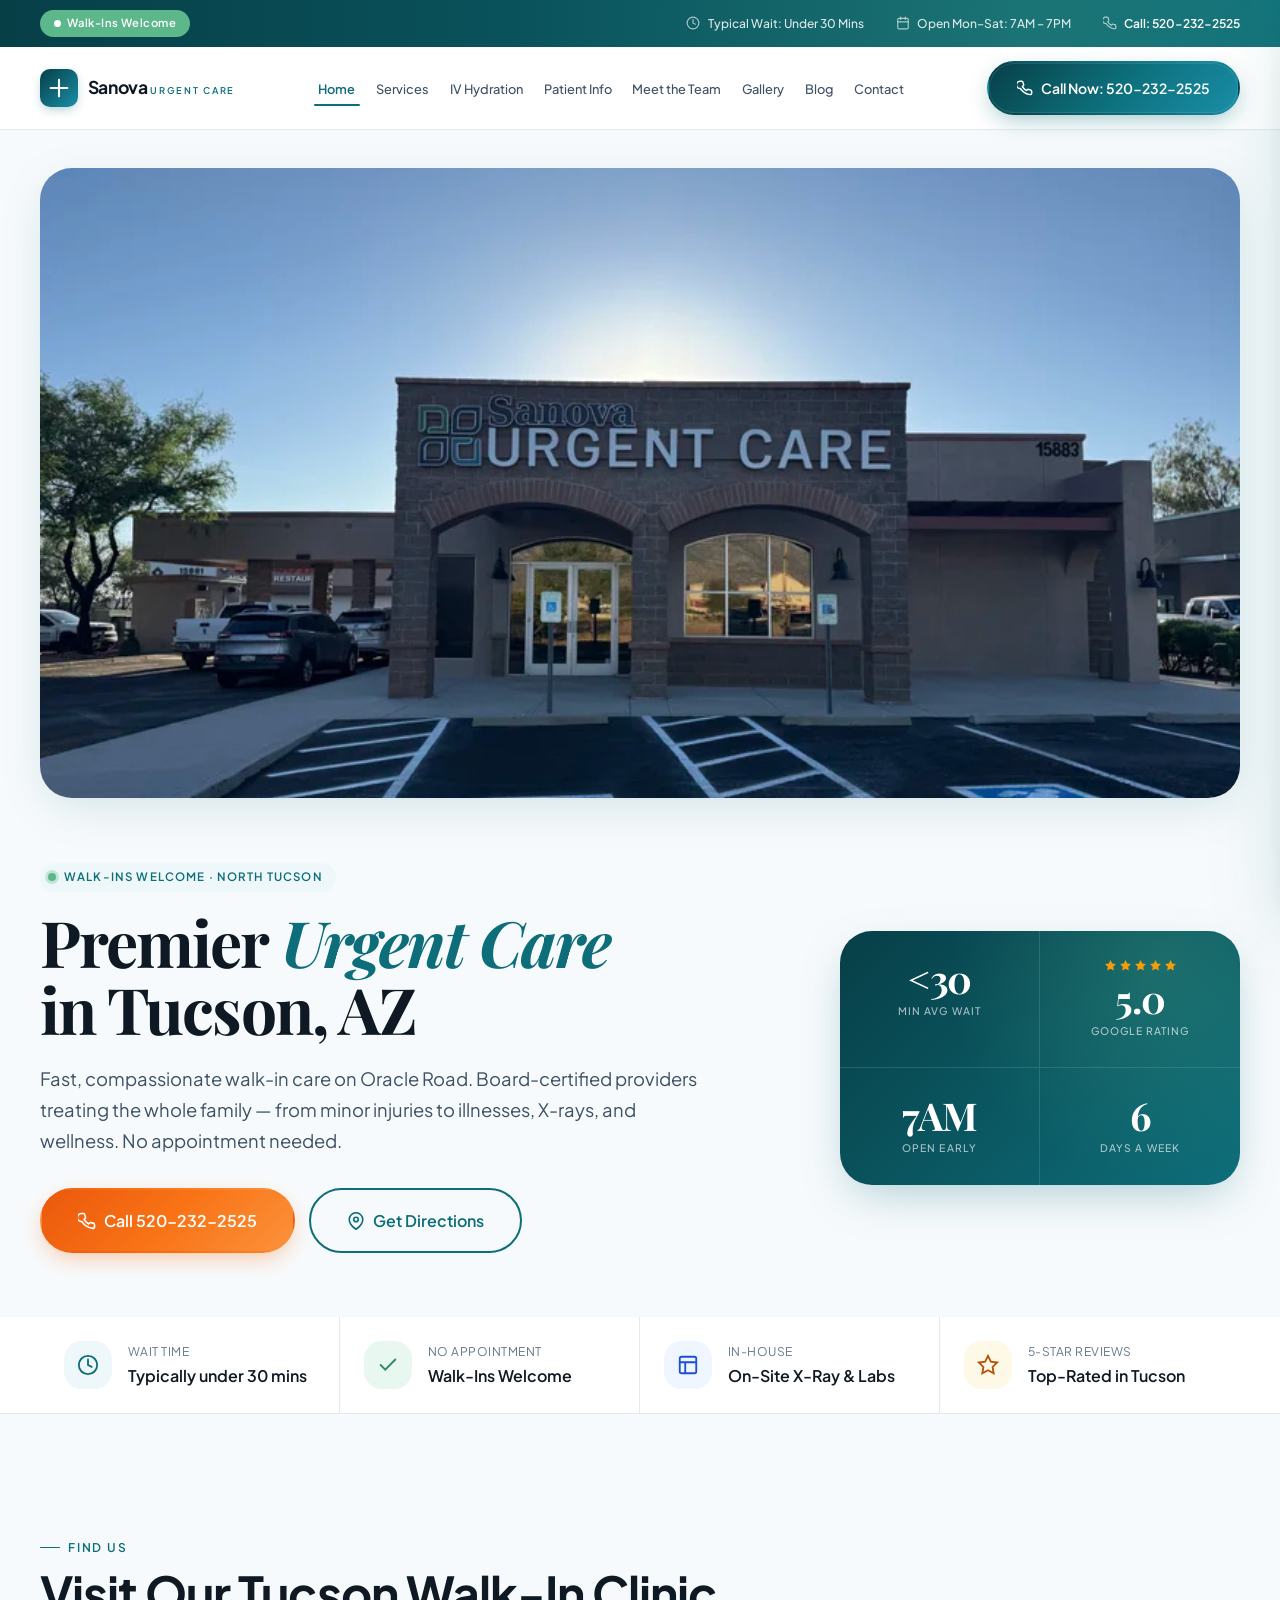
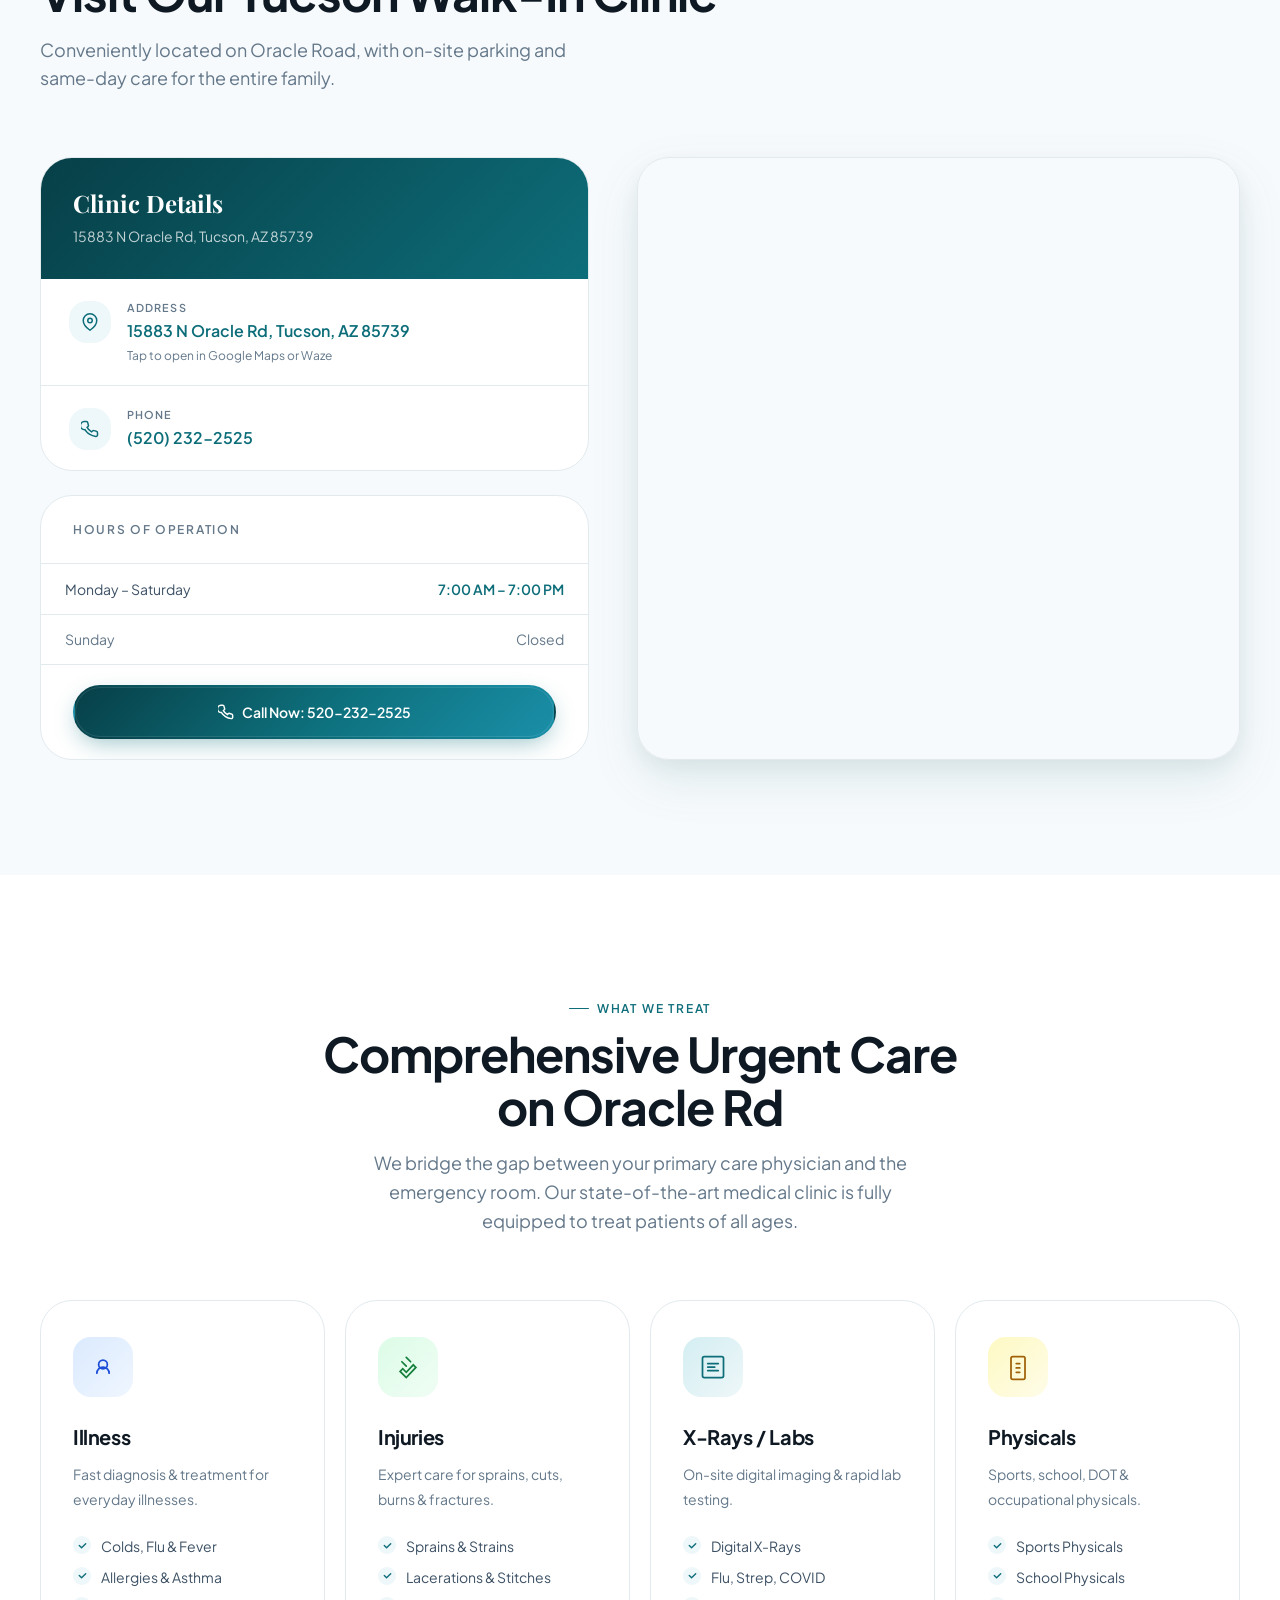
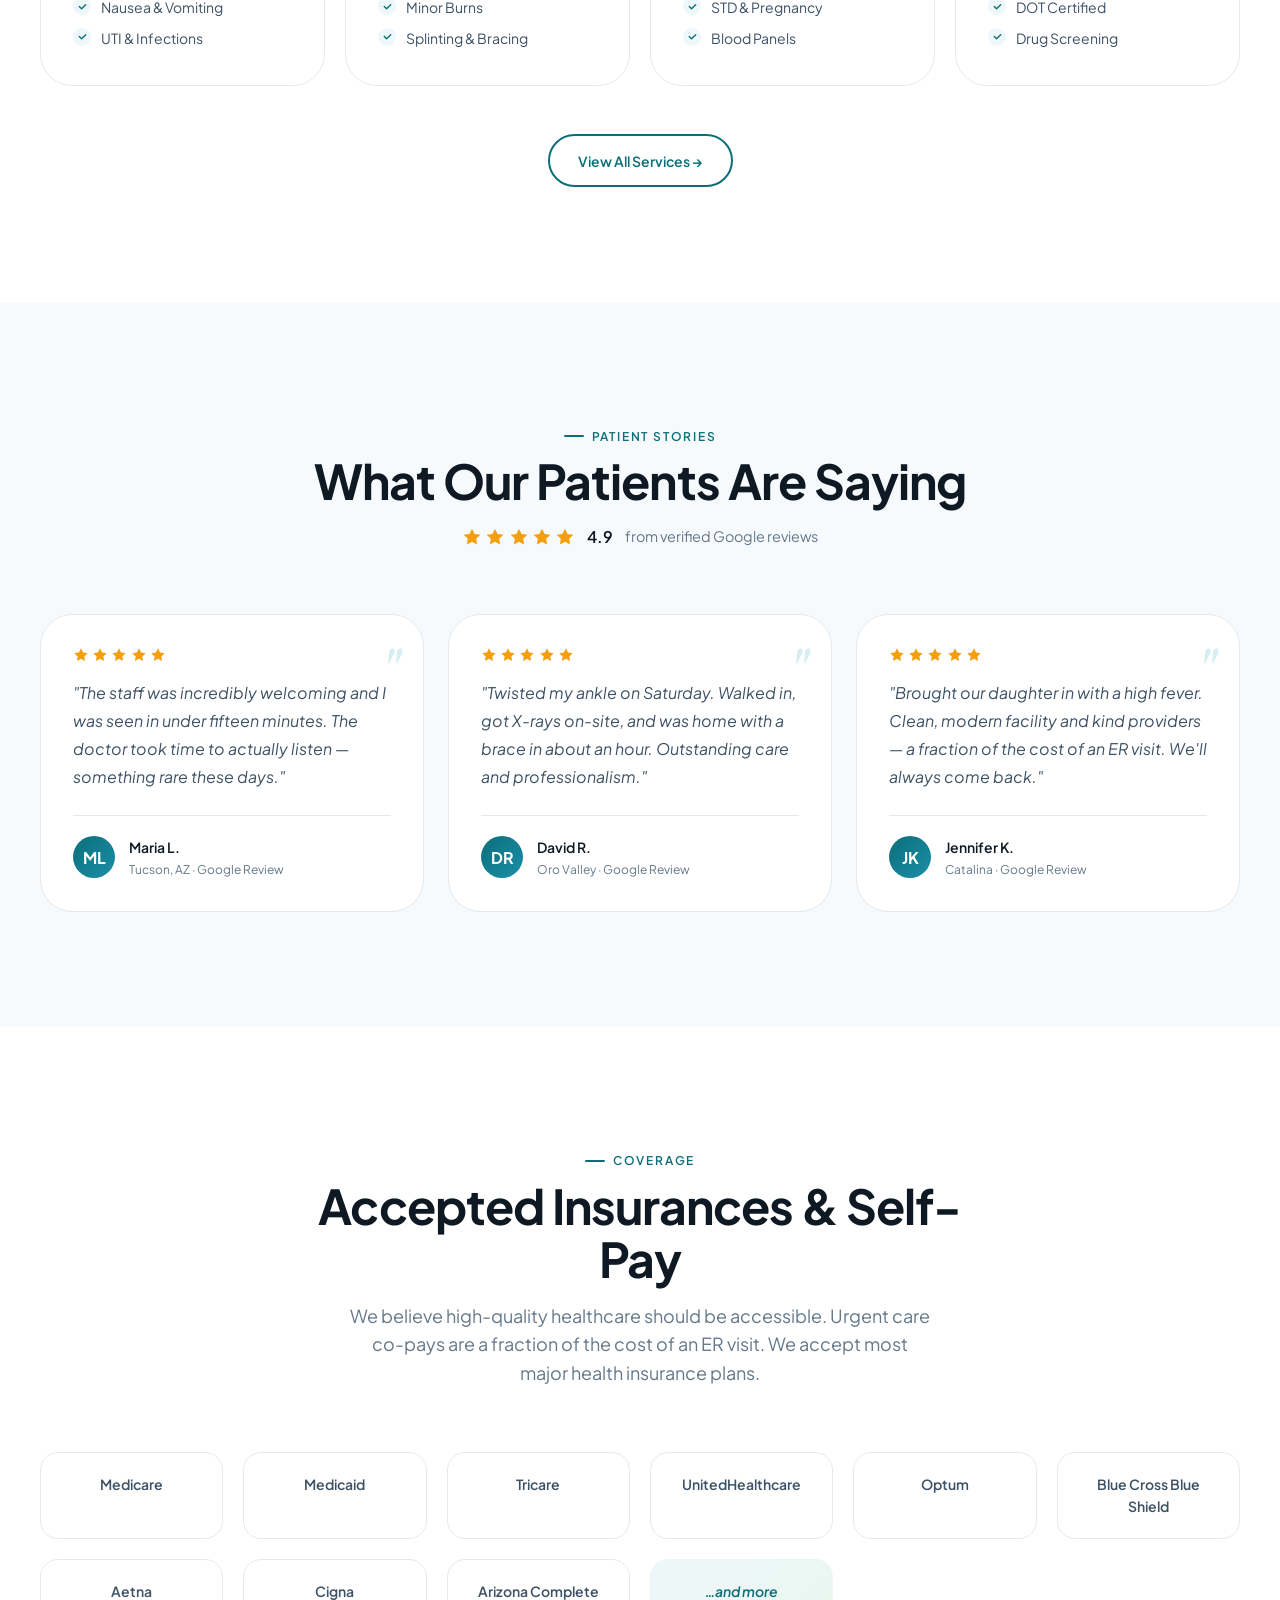
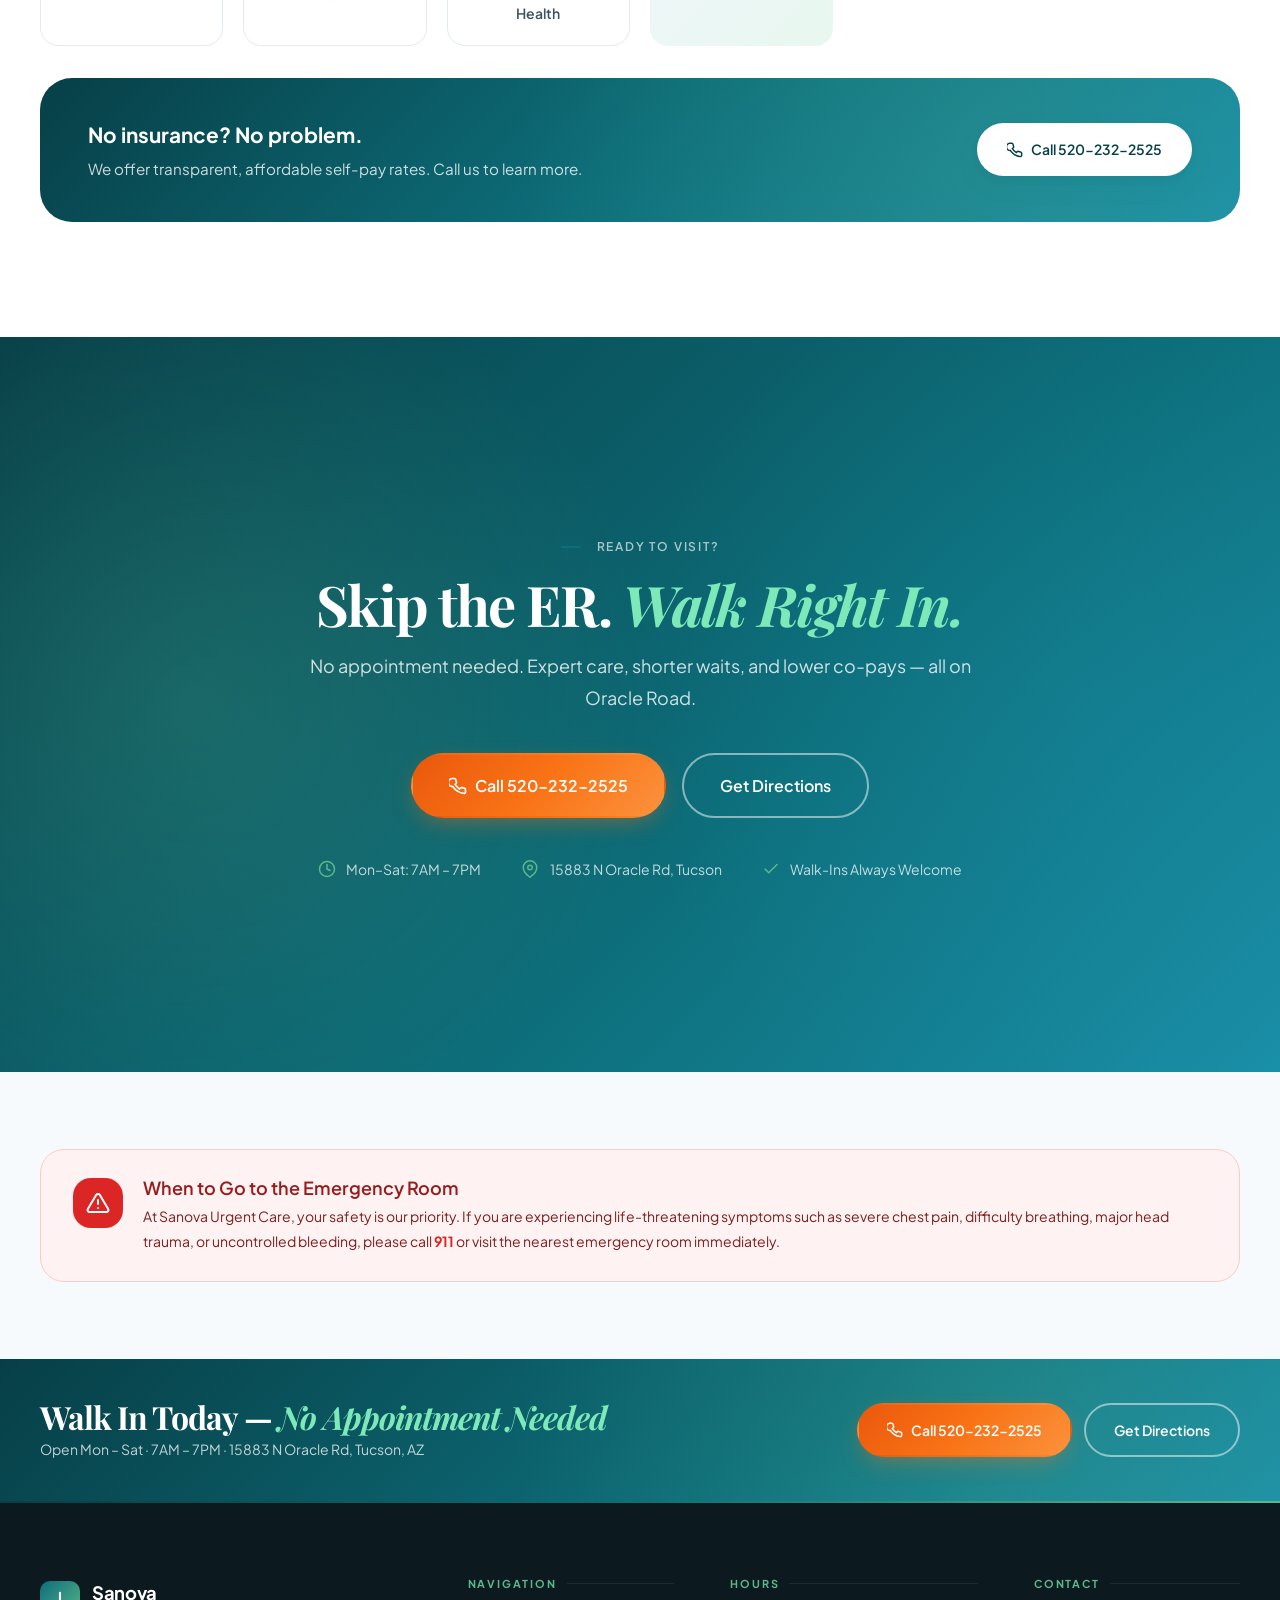
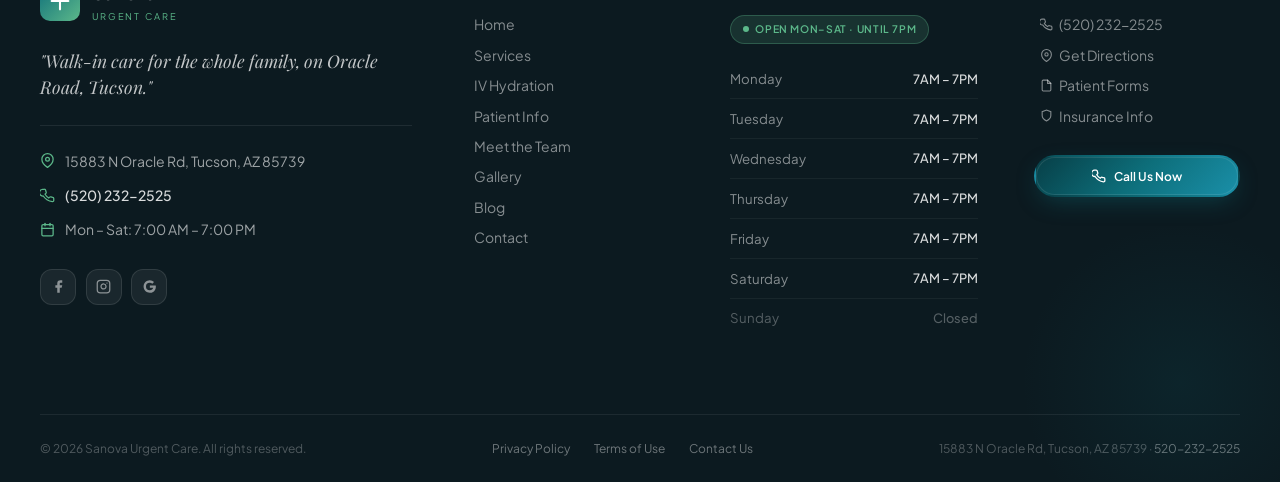
==== commit b32c298b: "Added 5 Star" ====
--- a/index.html
+++ b/index.html
@@ -71,7 +71,7 @@
             <svg viewBox="0 0 24 24"><polygon points="12 2 15.09 8.26 22 9.27 17 14.14 18.18 21.02 12 17.77 5.82 21.02 7 14.14 2 9.27 8.91 8.26 12 2"/></svg>
             <svg viewBox="0 0 24 24"><polygon points="12 2 15.09 8.26 22 9.27 17 14.14 18.18 21.02 12 17.77 5.82 21.02 7 14.14 2 9.27 8.91 8.26 12 2"/></svg>
           </div>
-          <span class="hero-v3-stat-num" data-count>4.9</span>
+          <span class="hero-v3-stat-num" data-count>5.0</span>
           <span class="hero-v3-stat-label">Google Rating</span>
         </li>
         <li class="hero-v3-stat">
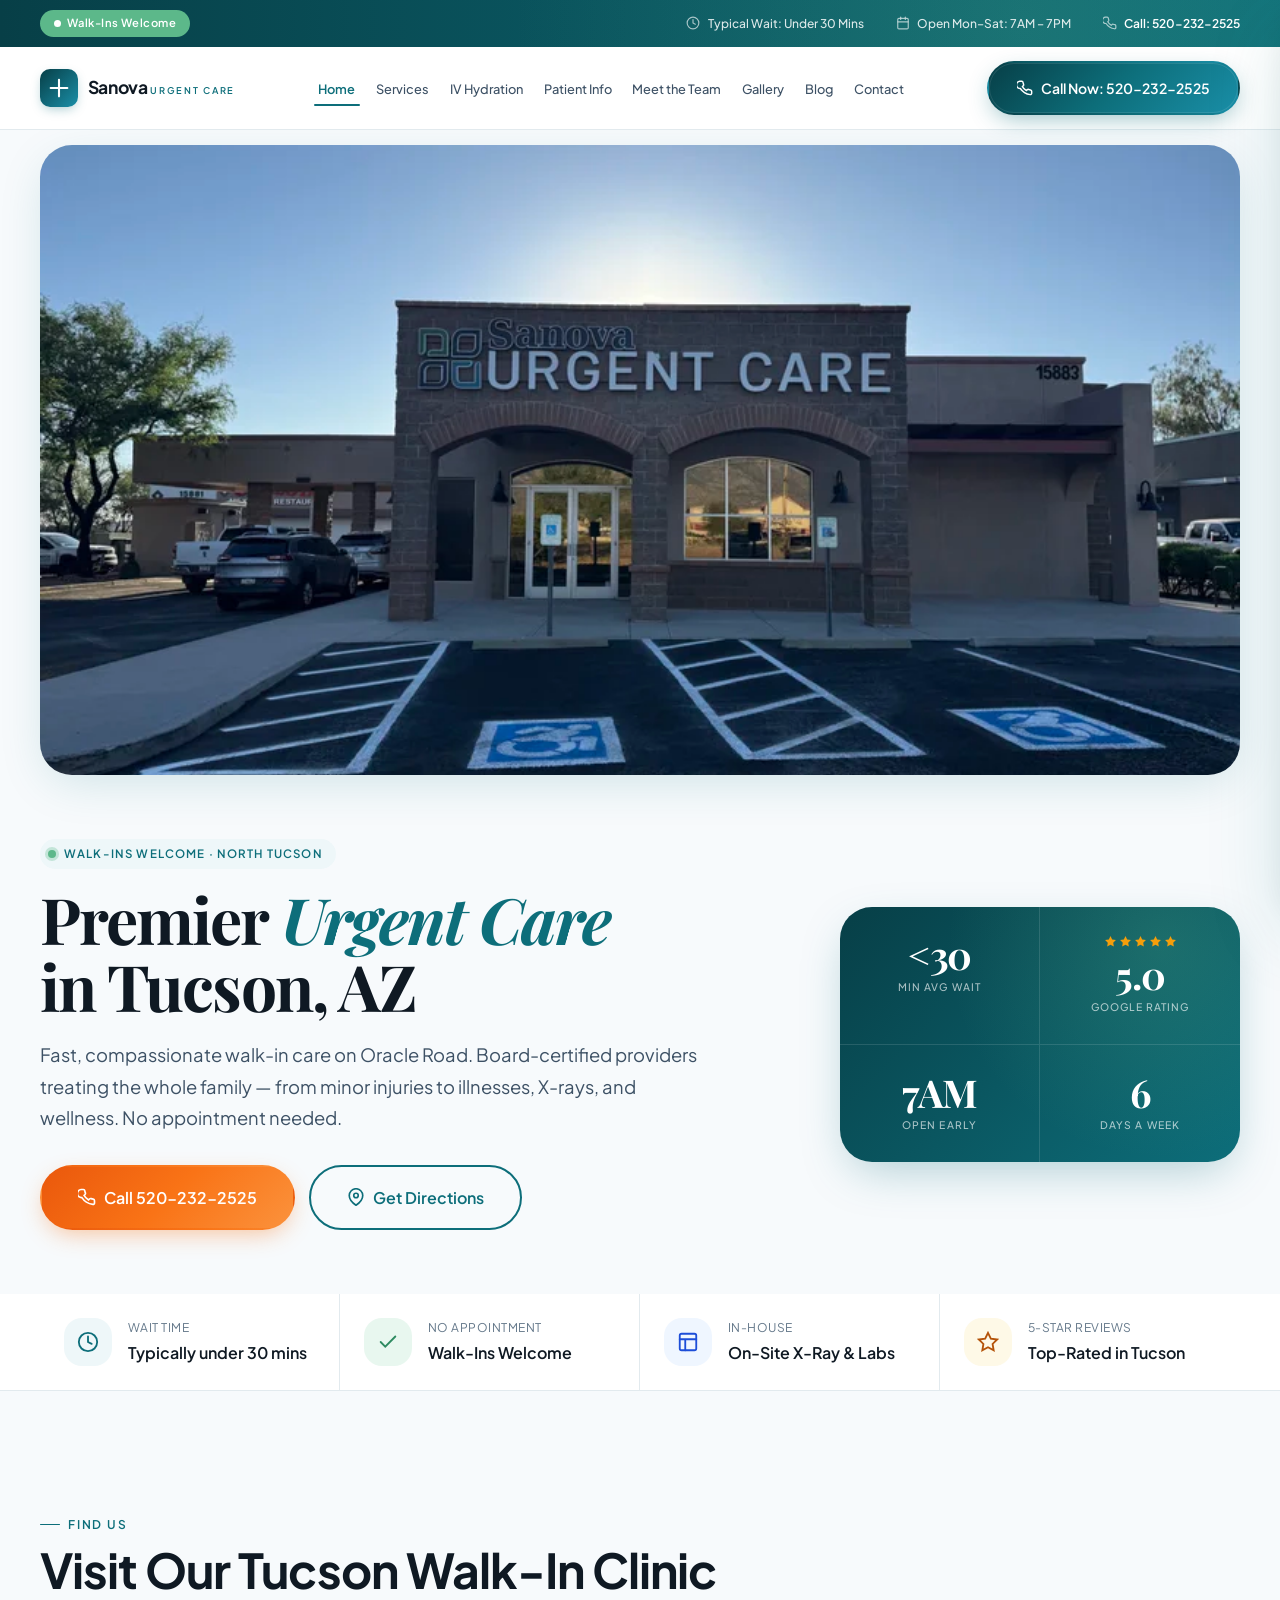
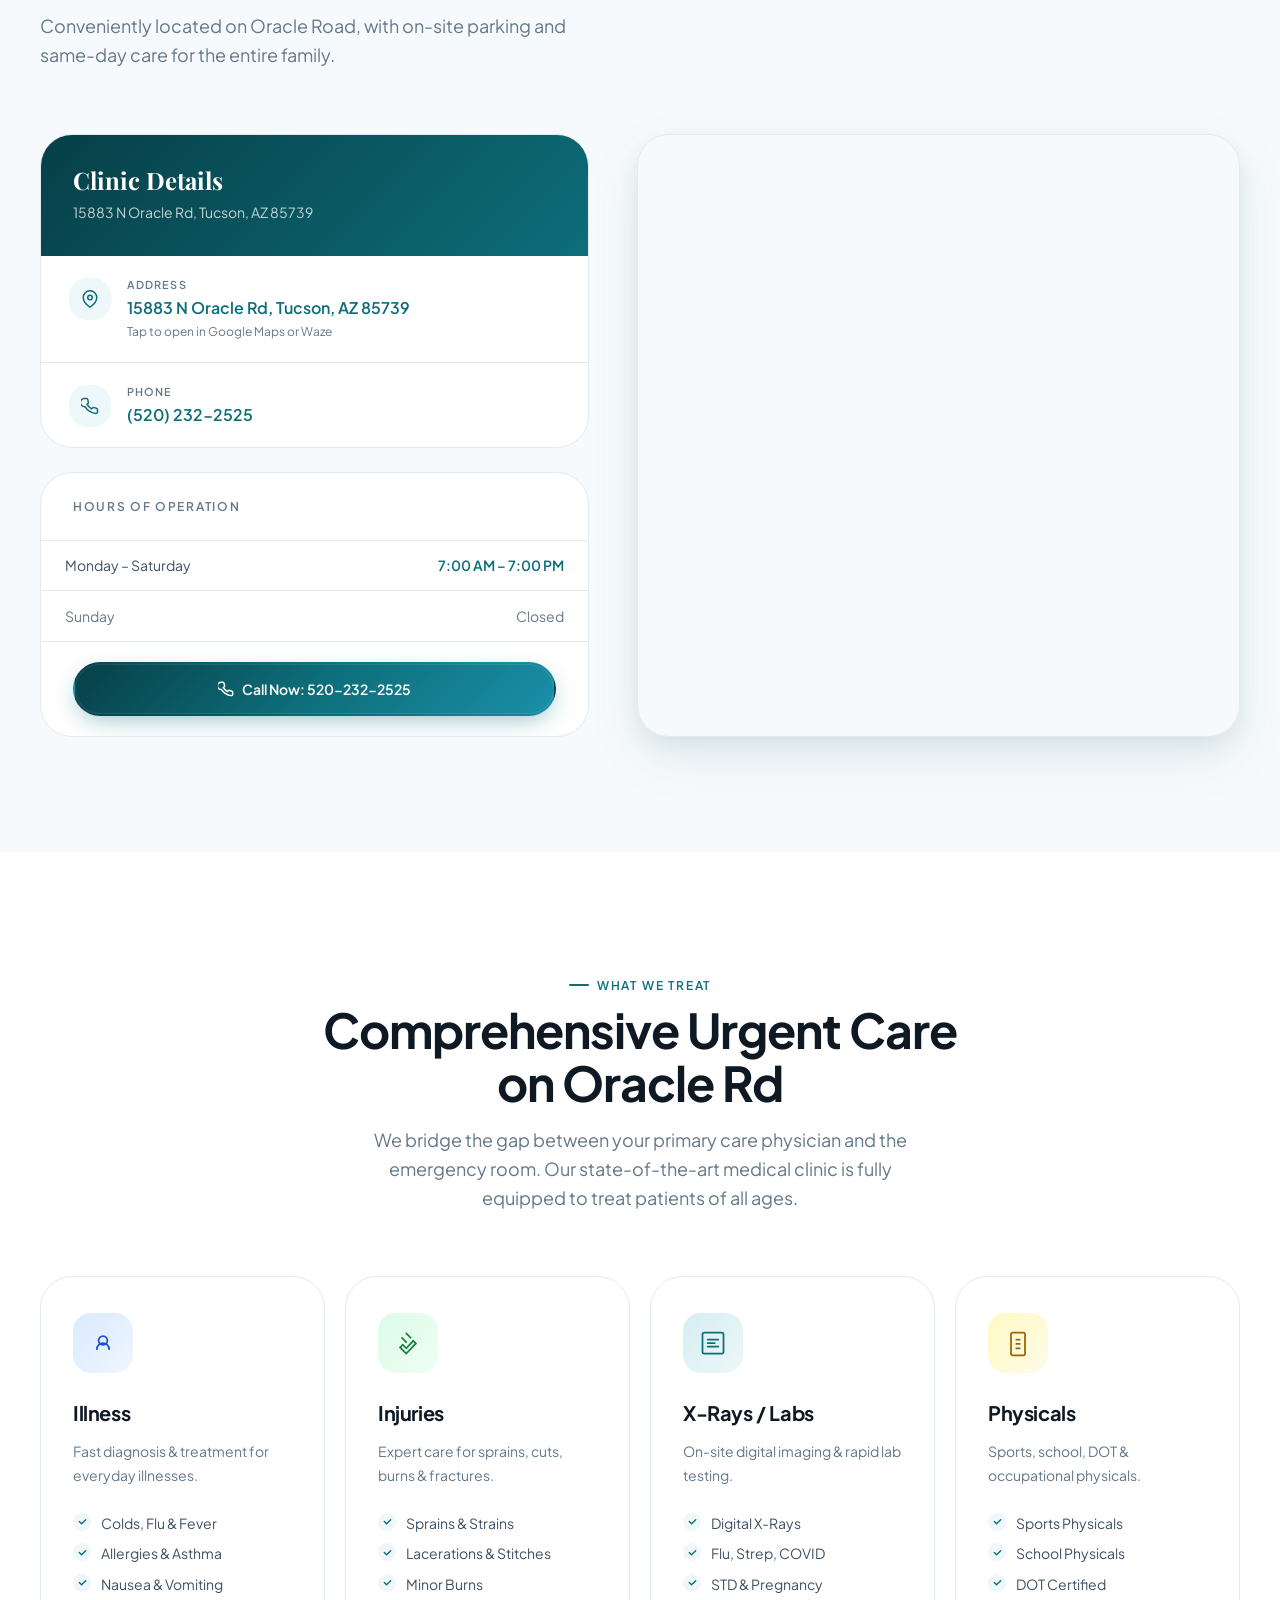
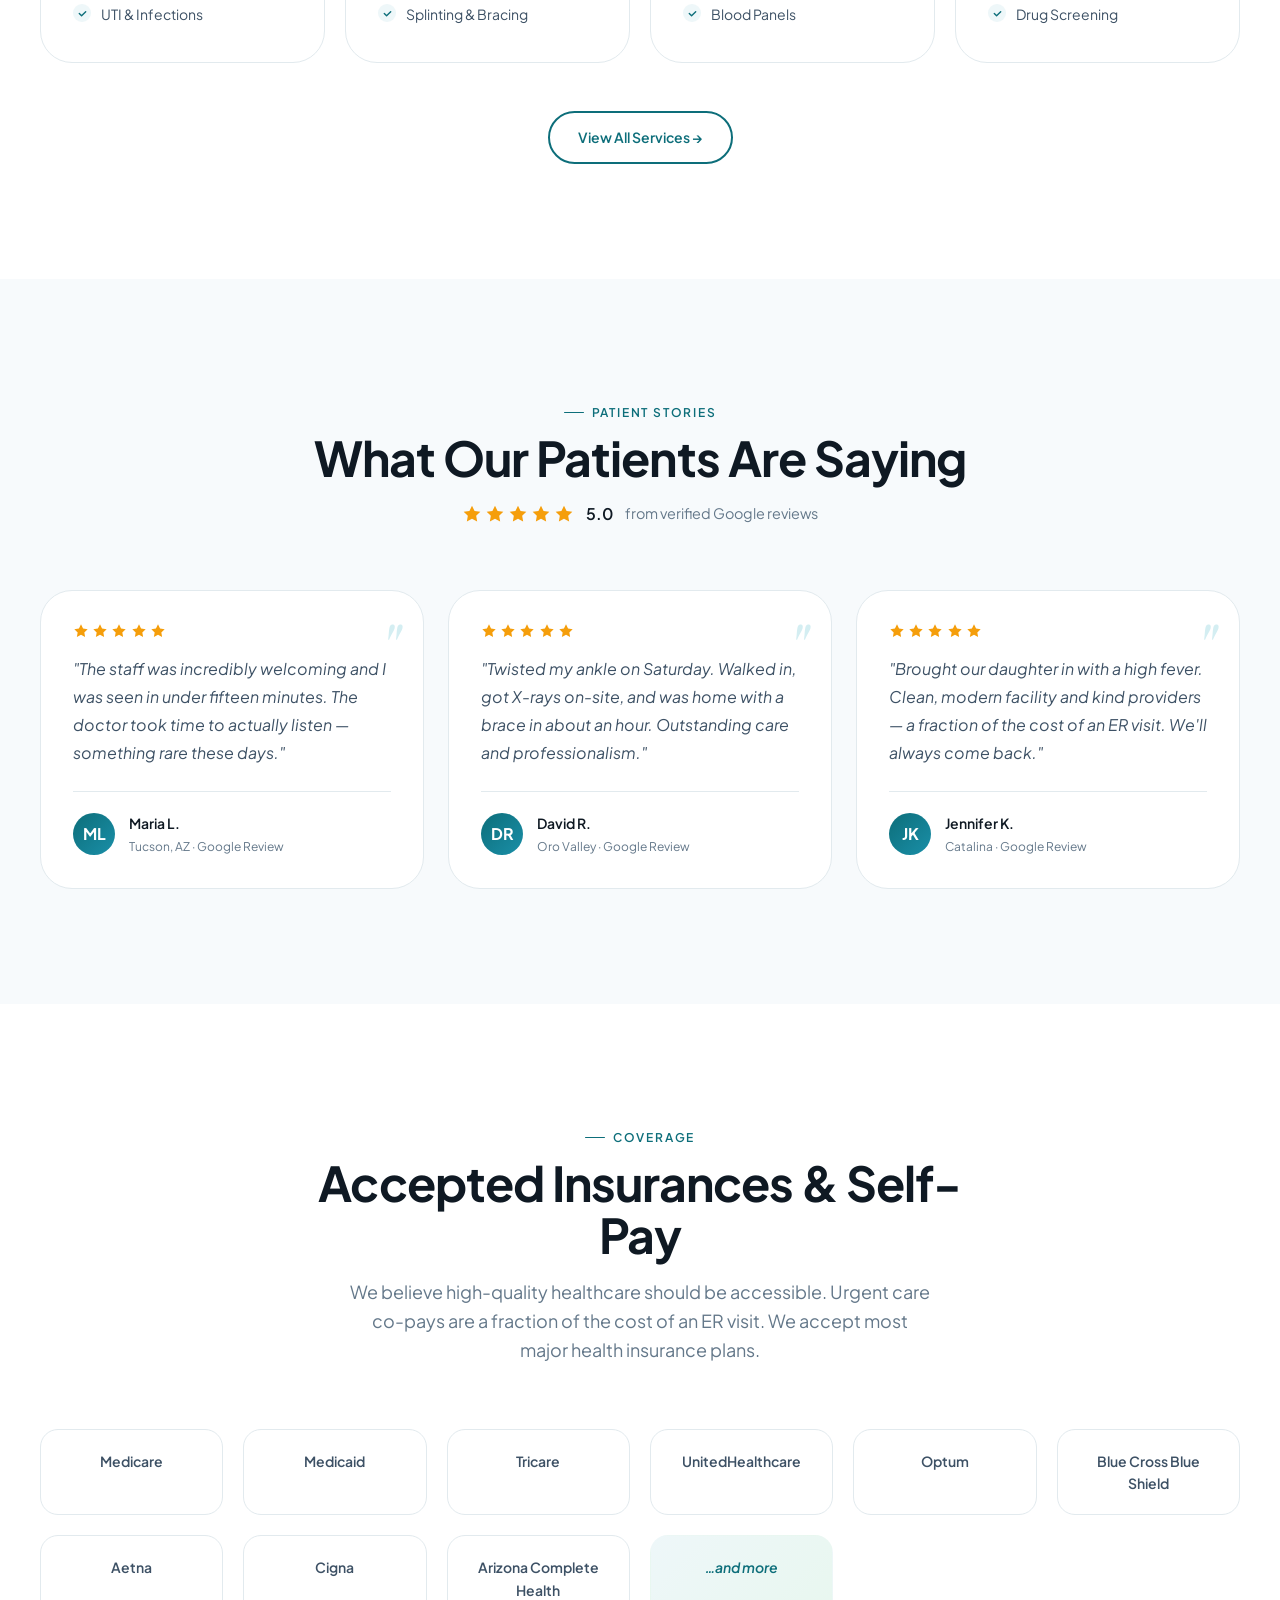
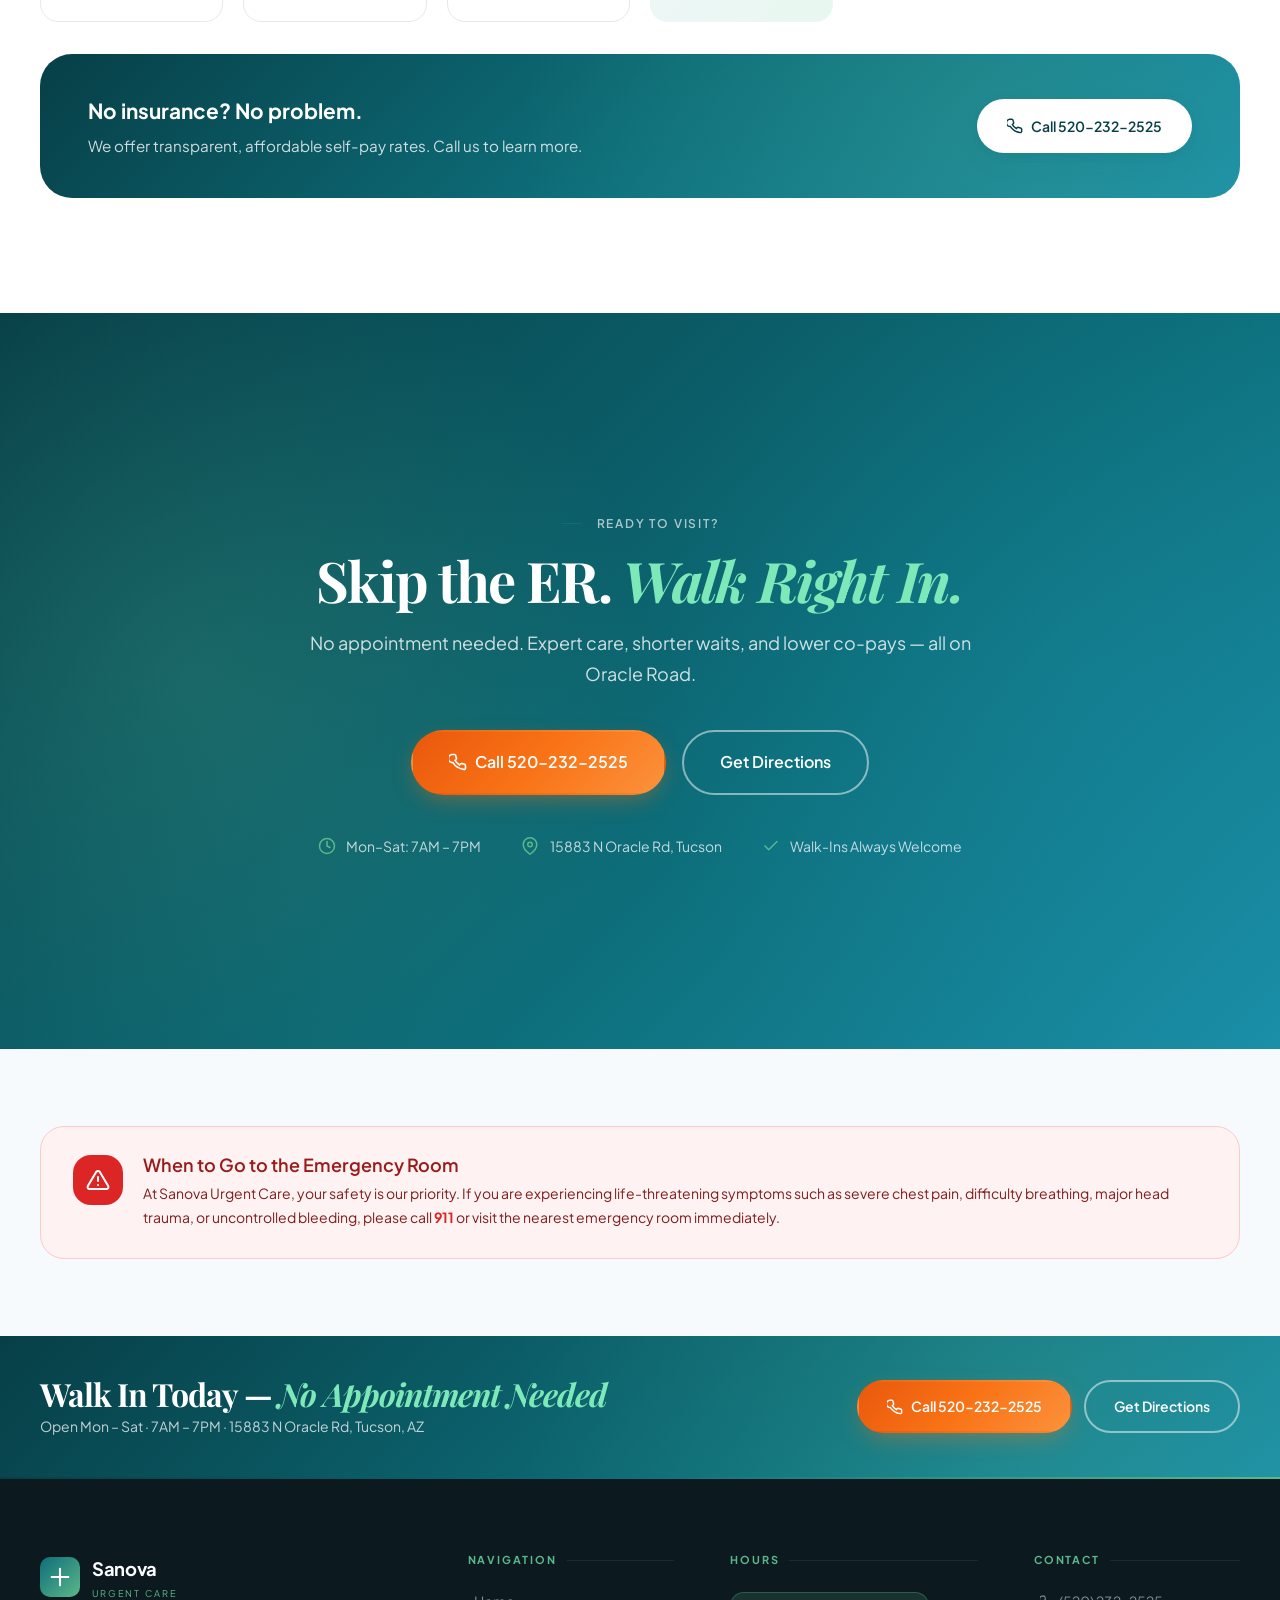
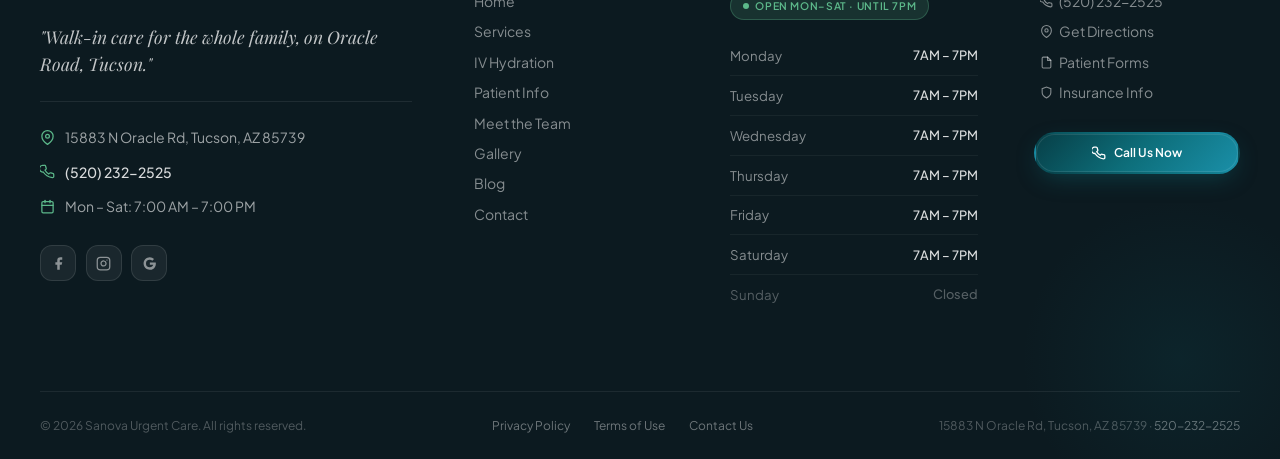
==== commit 568298d3: "added 5 star review" ====
--- a/index.html
+++ b/index.html
@@ -187,7 +187,7 @@
           <svg viewBox="0 0 24 24" fill="#f59e0b" style="width:20px;height:20px;"><polygon points="12 2 15.09 8.26 22 9.27 17 14.14 18.18 21.02 12 17.77 5.82 21.02 7 14.14 2 9.27 8.91 8.26 12 2"/></svg>
           <svg viewBox="0 0 24 24" fill="#f59e0b" style="width:20px;height:20px;"><polygon points="12 2 15.09 8.26 22 9.27 17 14.14 18.18 21.02 12 17.77 5.82 21.02 7 14.14 2 9.27 8.91 8.26 12 2"/></svg>
         </div>
-        <span style="font-weight:600;color:var(--c-ink);">4.9</span>
+        <span style="font-weight:600;color:var(--c-ink);">5.0</span>
         <span style="color:var(--c-muted);font-size:.9rem;">from verified Google reviews</span>
       </div>
     </div>
--- a/css/style.css
+++ b/css/style.css
@@ -1796,7 +1796,7 @@
 
 .hero-v3 {
   background: var(--c-bg);
-  padding-top: clamp(1.5rem, 3vw, 2.5rem);
+  padding-top: 15px;
 }
 
 /* ---- Image wrapper — contained, centered, rounded ---- */
@@ -1818,7 +1818,7 @@
 .hero-v3-img {
   position: absolute;
   inset: 0;
-  background: url('../assets/bg.webp') center 30%/cover no-repeat;
+  background: url('../assets/bg.webp') center 50%/cover no-repeat;
   transform-origin: center;
 }
 
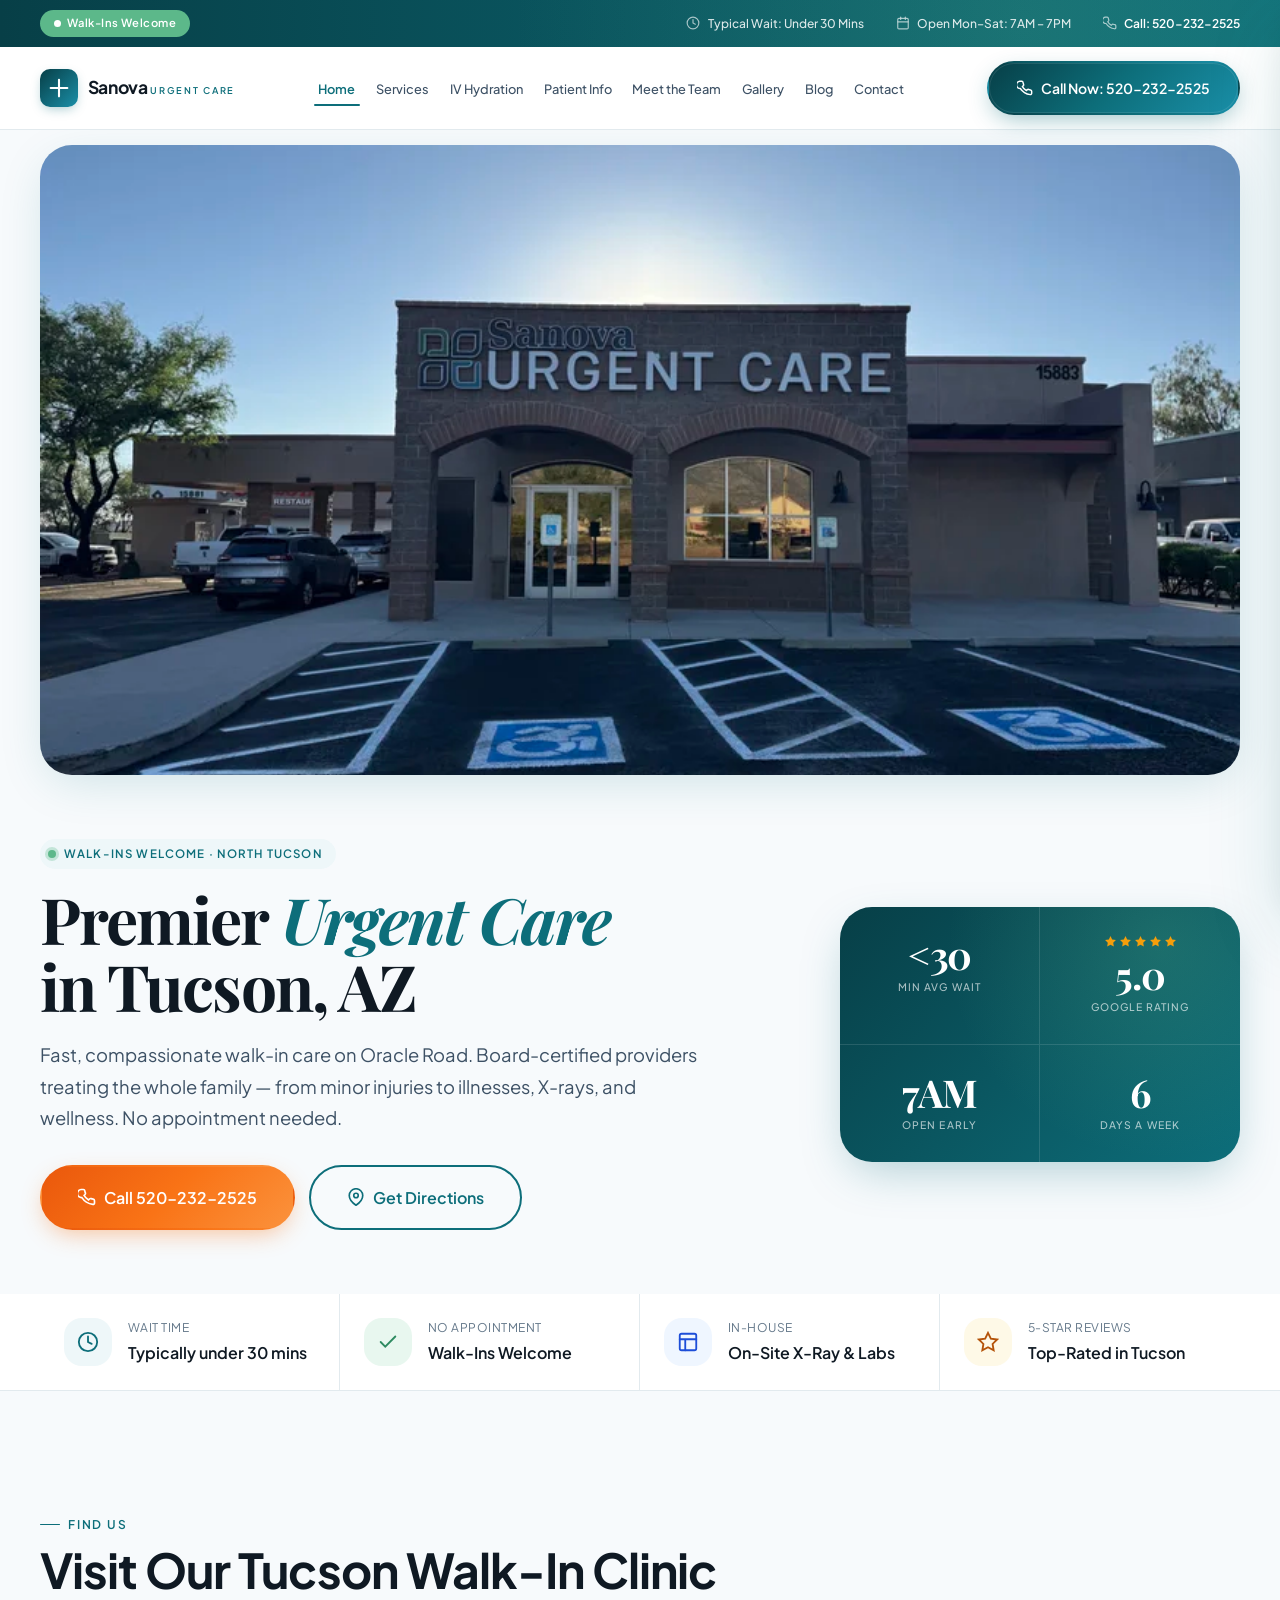
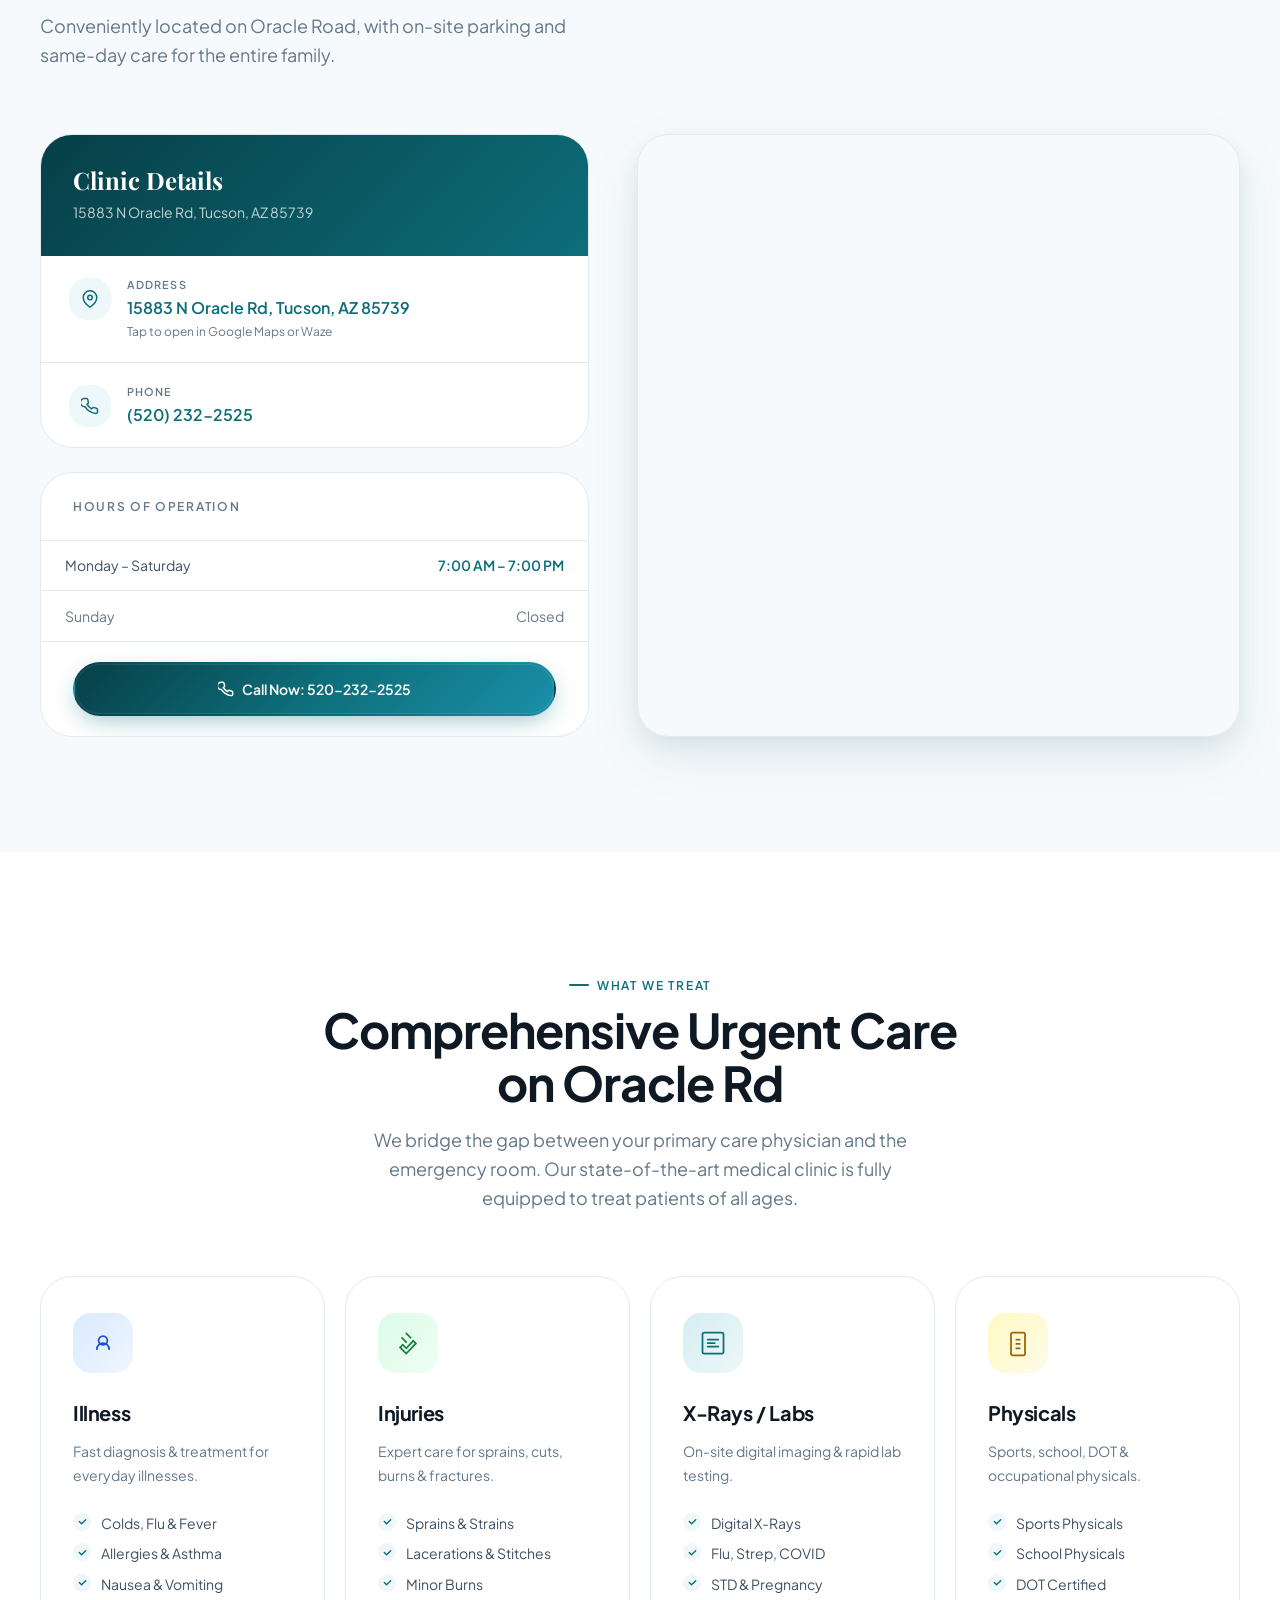
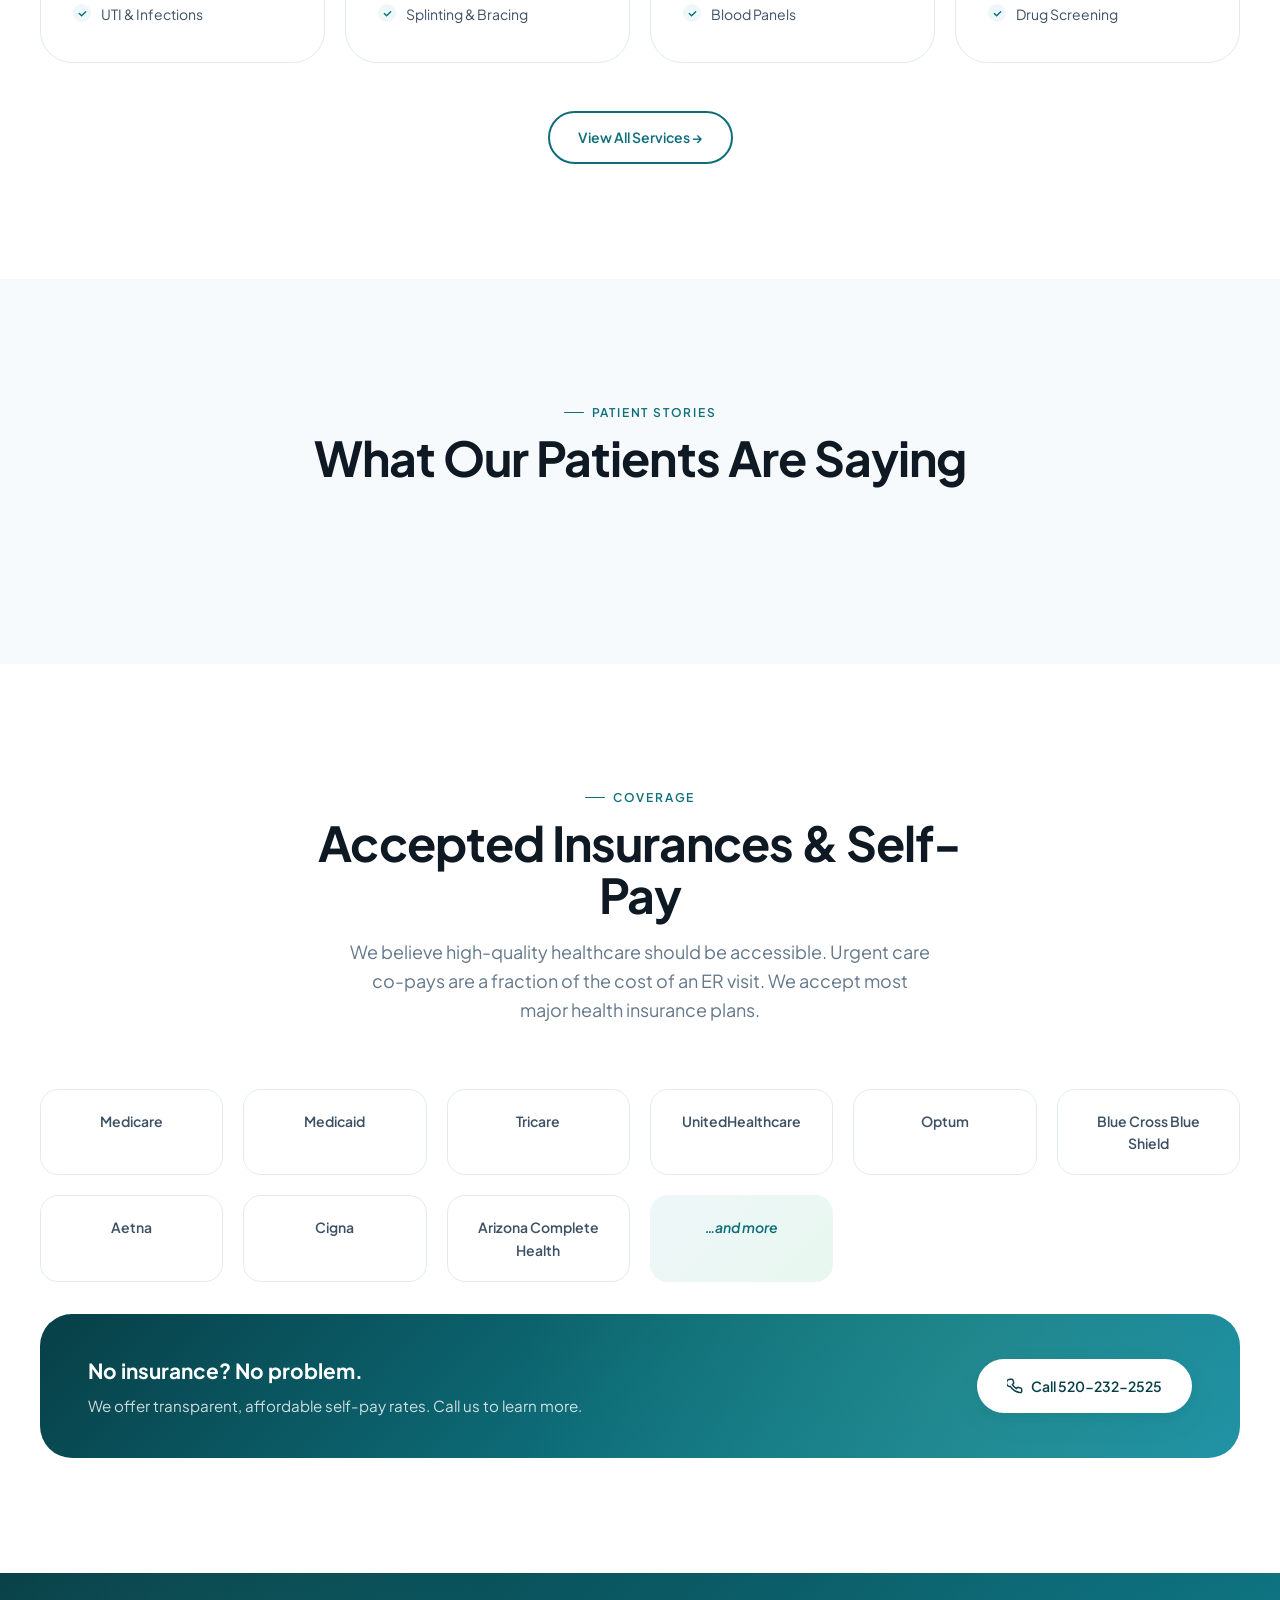
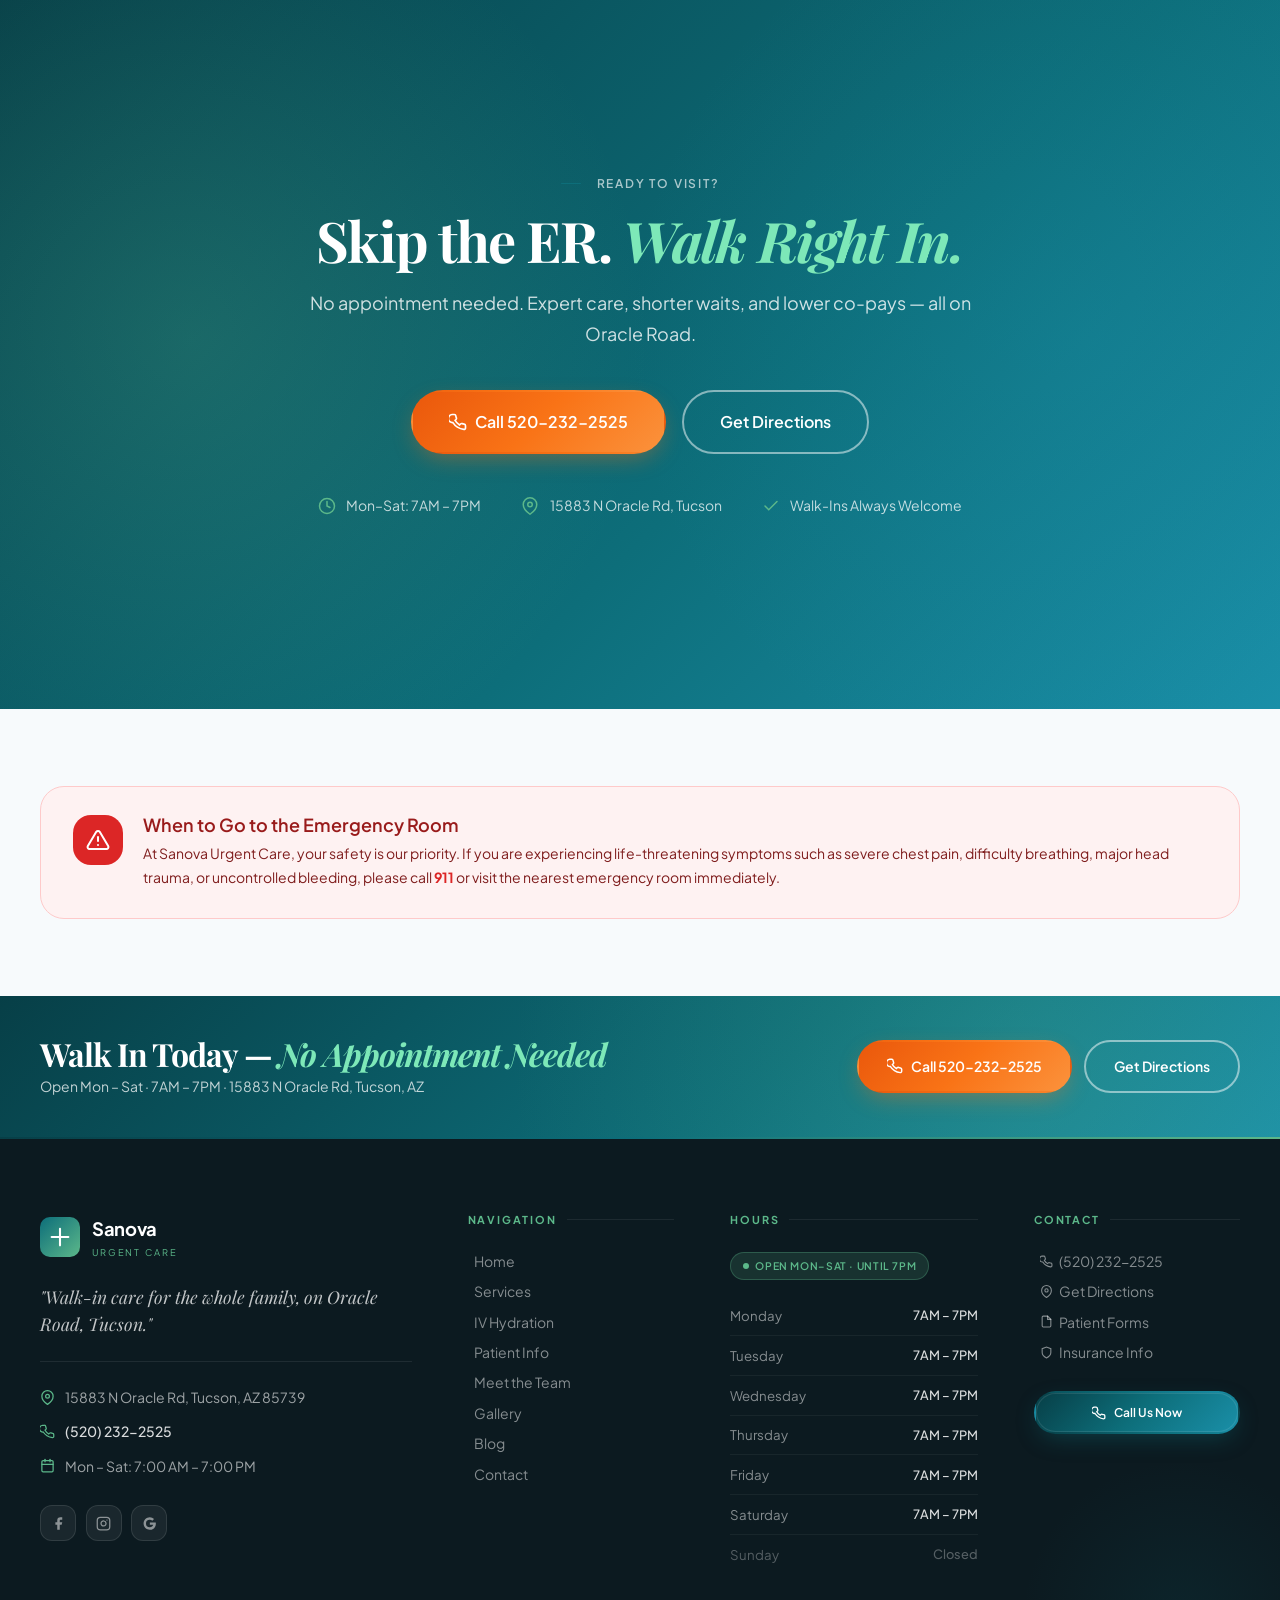
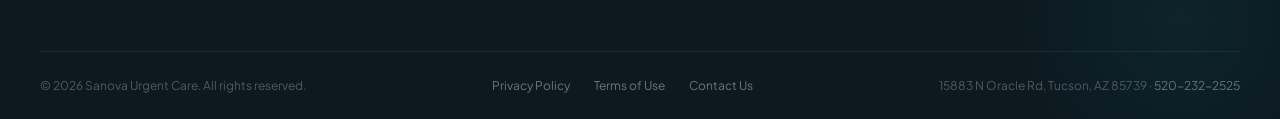
==== commit d90f6cd4: "added google review" ====
--- a/index.html
+++ b/index.html
@@ -14,6 +14,8 @@
 <link rel="icon" type="image/svg+xml" href="assets/favicon.svg">
 <link rel="apple-touch-icon" href="assets/favicon.png">
 <link rel="stylesheet" href="css/style.css"/>
+<!-- Elfsight -->
+<script src="https://elfsightcdn.com/platform.js" async></script>
 </head>
 <body data-page="index">
 <div data-inc="partials/header.html"></div>
@@ -174,28 +176,18 @@
 </section>
 
 <!-- REVIEWS -->
+<!-- REVIEWS — Google Reviews via Elfsight -->
 <section class="section bg-bg" id="reviews" aria-labelledby="revTitle">
   <div class="container">
     <div class="section-head section-head-center reveal" style="margin-inline:auto;text-align:center;">
       <span class="label" style="justify-content:center;">Patient Stories</span>
       <h2 id="revTitle" class="h2" style="margin-top:.6rem;">What Our Patients Are Saying</h2>
-      <div style="display:flex;align-items:center;justify-content:center;gap:.75rem;margin-top:1rem;">
-        <div style="display:flex;gap:.2rem;">
-          <svg viewBox="0 0 24 24" fill="#f59e0b" style="width:20px;height:20px;"><polygon points="12 2 15.09 8.26 22 9.27 17 14.14 18.18 21.02 12 17.77 5.82 21.02 7 14.14 2 9.27 8.91 8.26 12 2"/></svg>
-          <svg viewBox="0 0 24 24" fill="#f59e0b" style="width:20px;height:20px;"><polygon points="12 2 15.09 8.26 22 9.27 17 14.14 18.18 21.02 12 17.77 5.82 21.02 7 14.14 2 9.27 8.91 8.26 12 2"/></svg>
-          <svg viewBox="0 0 24 24" fill="#f59e0b" style="width:20px;height:20px;"><polygon points="12 2 15.09 8.26 22 9.27 17 14.14 18.18 21.02 12 17.77 5.82 21.02 7 14.14 2 9.27 8.91 8.26 12 2"/></svg>
-          <svg viewBox="0 0 24 24" fill="#f59e0b" style="width:20px;height:20px;"><polygon points="12 2 15.09 8.26 22 9.27 17 14.14 18.18 21.02 12 17.77 5.82 21.02 7 14.14 2 9.27 8.91 8.26 12 2"/></svg>
-          <svg viewBox="0 0 24 24" fill="#f59e0b" style="width:20px;height:20px;"><polygon points="12 2 15.09 8.26 22 9.27 17 14.14 18.18 21.02 12 17.77 5.82 21.02 7 14.14 2 9.27 8.91 8.26 12 2"/></svg>
-        </div>
-        <span style="font-weight:600;color:var(--c-ink);">5.0</span>
-        <span style="color:var(--c-muted);font-size:.9rem;">from verified Google reviews</span>
-      </div>
-    </div>
-    <div class="grid-3">
-      <div class="review-card reveal"><div class="review-quote">"</div><div class="review-stars"><svg viewBox="0 0 24 24" fill="#f59e0b"><polygon points="12 2 15.09 8.26 22 9.27 17 14.14 18.18 21.02 12 17.77 5.82 21.02 7 14.14 2 9.27 8.91 8.26 12 2"/></svg><svg viewBox="0 0 24 24" fill="#f59e0b"><polygon points="12 2 15.09 8.26 22 9.27 17 14.14 18.18 21.02 12 17.77 5.82 21.02 7 14.14 2 9.27 8.91 8.26 12 2"/></svg><svg viewBox="0 0 24 24" fill="#f59e0b"><polygon points="12 2 15.09 8.26 22 9.27 17 14.14 18.18 21.02 12 17.77 5.82 21.02 7 14.14 2 9.27 8.91 8.26 12 2"/></svg><svg viewBox="0 0 24 24" fill="#f59e0b"><polygon points="12 2 15.09 8.26 22 9.27 17 14.14 18.18 21.02 12 17.77 5.82 21.02 7 14.14 2 9.27 8.91 8.26 12 2"/></svg><svg viewBox="0 0 24 24" fill="#f59e0b"><polygon points="12 2 15.09 8.26 22 9.27 17 14.14 18.18 21.02 12 17.77 5.82 21.02 7 14.14 2 9.27 8.91 8.26 12 2"/></svg></div><p class="review-text">"The staff was incredibly welcoming and I was seen in under fifteen minutes. The doctor took time to actually listen — something rare these days."</p><div class="review-author"><div class="review-avatar">ML</div><div><div class="review-name">Maria L.</div><div class="review-meta">Tucson, AZ · Google Review</div></div></div></div>
-      <div class="review-card reveal reveal-d1"><div class="review-quote">"</div><div class="review-stars"><svg viewBox="0 0 24 24" fill="#f59e0b"><polygon points="12 2 15.09 8.26 22 9.27 17 14.14 18.18 21.02 12 17.77 5.82 21.02 7 14.14 2 9.27 8.91 8.26 12 2"/></svg><svg viewBox="0 0 24 24" fill="#f59e0b"><polygon points="12 2 15.09 8.26 22 9.27 17 14.14 18.18 21.02 12 17.77 5.82 21.02 7 14.14 2 9.27 8.91 8.26 12 2"/></svg><svg viewBox="0 0 24 24" fill="#f59e0b"><polygon points="12 2 15.09 8.26 22 9.27 17 14.14 18.18 21.02 12 17.77 5.82 21.02 7 14.14 2 9.27 8.91 8.26 12 2"/></svg><svg viewBox="0 0 24 24" fill="#f59e0b"><polygon points="12 2 15.09 8.26 22 9.27 17 14.14 18.18 21.02 12 17.77 5.82 21.02 7 14.14 2 9.27 8.91 8.26 12 2"/></svg><svg viewBox="0 0 24 24" fill="#f59e0b"><polygon points="12 2 15.09 8.26 22 9.27 17 14.14 18.18 21.02 12 17.77 5.82 21.02 7 14.14 2 9.27 8.91 8.26 12 2"/></svg></div><p class="review-text">"Twisted my ankle on Saturday. Walked in, got X-rays on-site, and was home with a brace in about an hour. Outstanding care and professionalism."</p><div class="review-author"><div class="review-avatar">DR</div><div><div class="review-name">David R.</div><div class="review-meta">Oro Valley · Google Review</div></div></div></div>
-      <div class="review-card reveal reveal-d2"><div class="review-quote">"</div><div class="review-stars"><svg viewBox="0 0 24 24" fill="#f59e0b"><polygon points="12 2 15.09 8.26 22 9.27 17 14.14 18.18 21.02 12 17.77 5.82 21.02 7 14.14 2 9.27 8.91 8.26 12 2"/></svg><svg viewBox="0 0 24 24" fill="#f59e0b"><polygon points="12 2 15.09 8.26 22 9.27 17 14.14 18.18 21.02 12 17.77 5.82 21.02 7 14.14 2 9.27 8.91 8.26 12 2"/></svg><svg viewBox="0 0 24 24" fill="#f59e0b"><polygon points="12 2 15.09 8.26 22 9.27 17 14.14 18.18 21.02 12 17.77 5.82 21.02 7 14.14 2 9.27 8.91 8.26 12 2"/></svg><svg viewBox="0 0 24 24" fill="#f59e0b"><polygon points="12 2 15.09 8.26 22 9.27 17 14.14 18.18 21.02 12 17.77 5.82 21.02 7 14.14 2 9.27 8.91 8.26 12 2"/></svg><svg viewBox="0 0 24 24" fill="#f59e0b"><polygon points="12 2 15.09 8.26 22 9.27 17 14.14 18.18 21.02 12 17.77 5.82 21.02 7 14.14 2 9.27 8.91 8.26 12 2"/></svg></div><p class="review-text">"Brought our daughter in with a high fever. Clean, modern facility and kind providers — a fraction of the cost of an ER visit. We'll always come back."</p><div class="review-author"><div class="review-avatar">JK</div><div><div class="review-name">Jennifer K.</div><div class="review-meta">Catalina · Google Review</div></div></div></div>
-    </div>
+    </div>
+
+    <!-- Elfsight Google Reviews Widget -->
+    <script src="https://elfsightcdn.com/platform.js" async></script>
+    <div class="elfsight-app-5745e59f-fec0-4a77-9e38-93dc2610e8e4" data-elfsight-app-lazy></div>
+
   </div>
 </section>
 
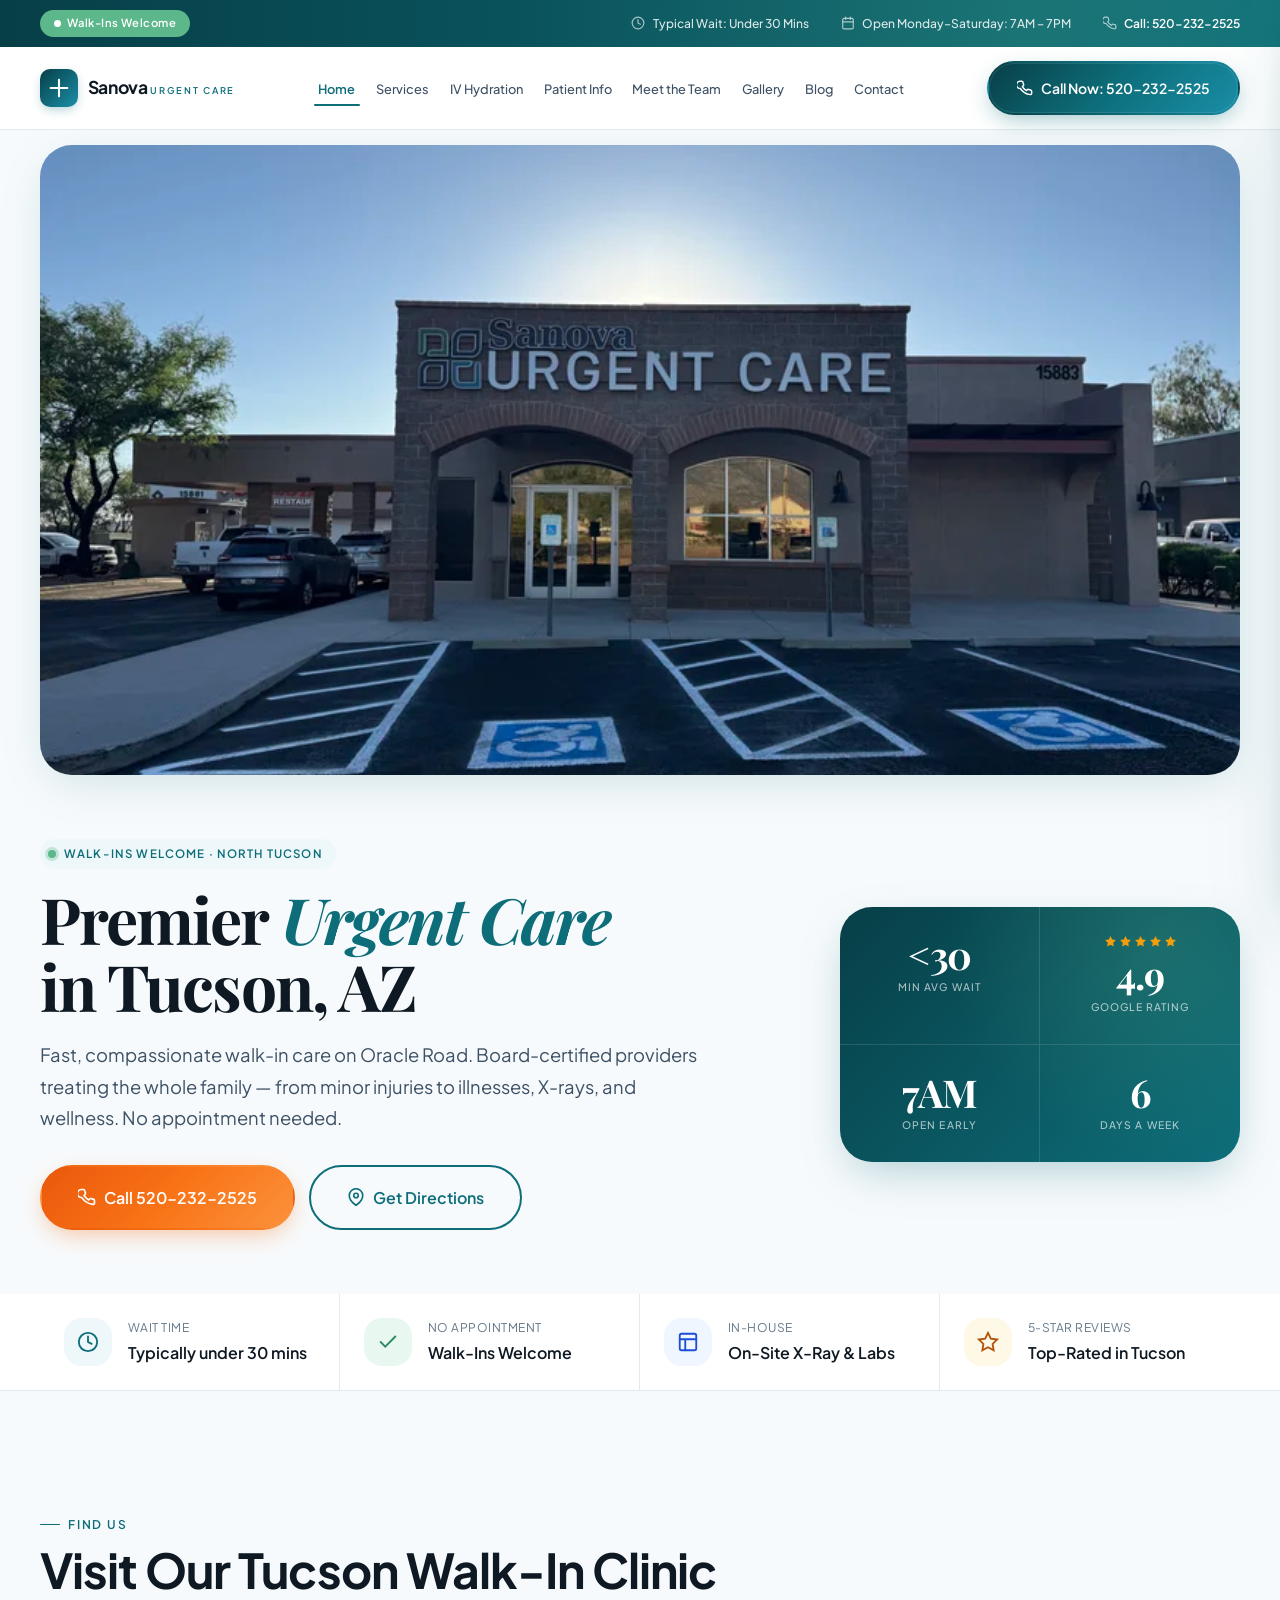
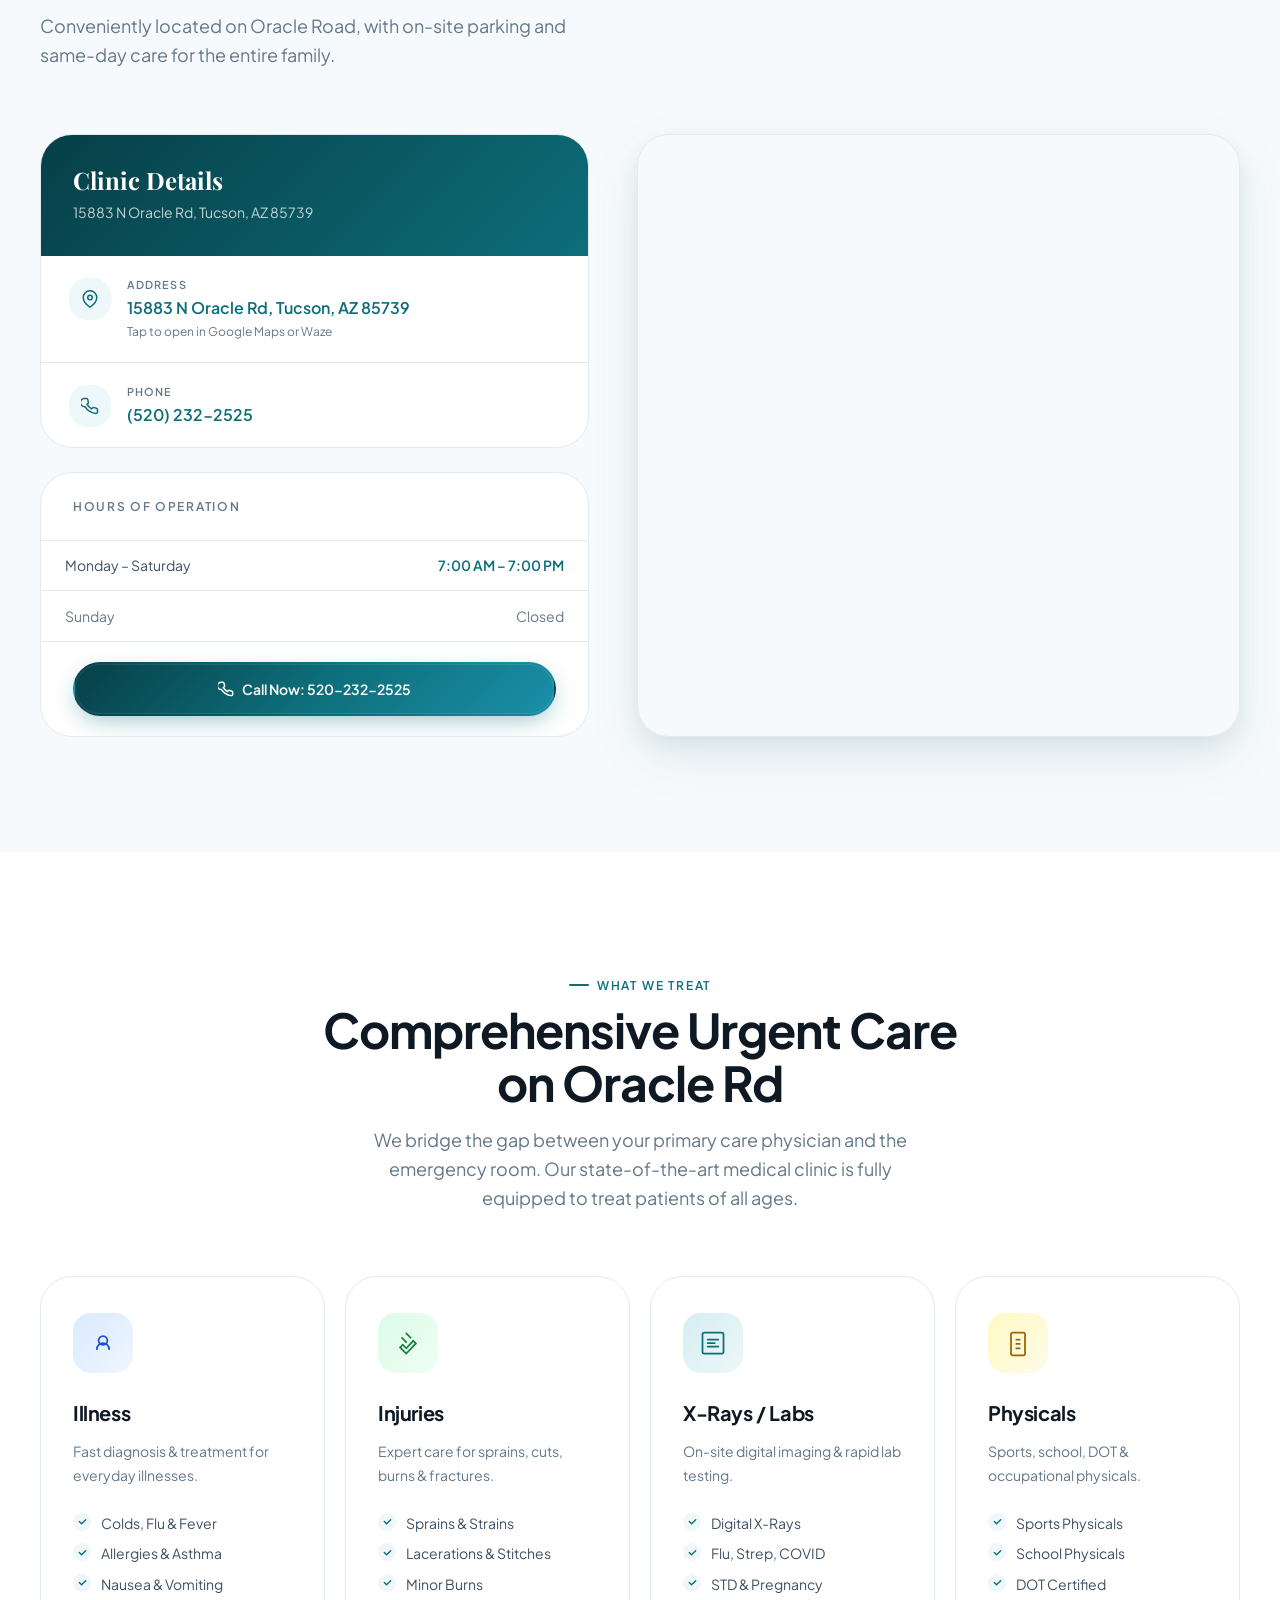
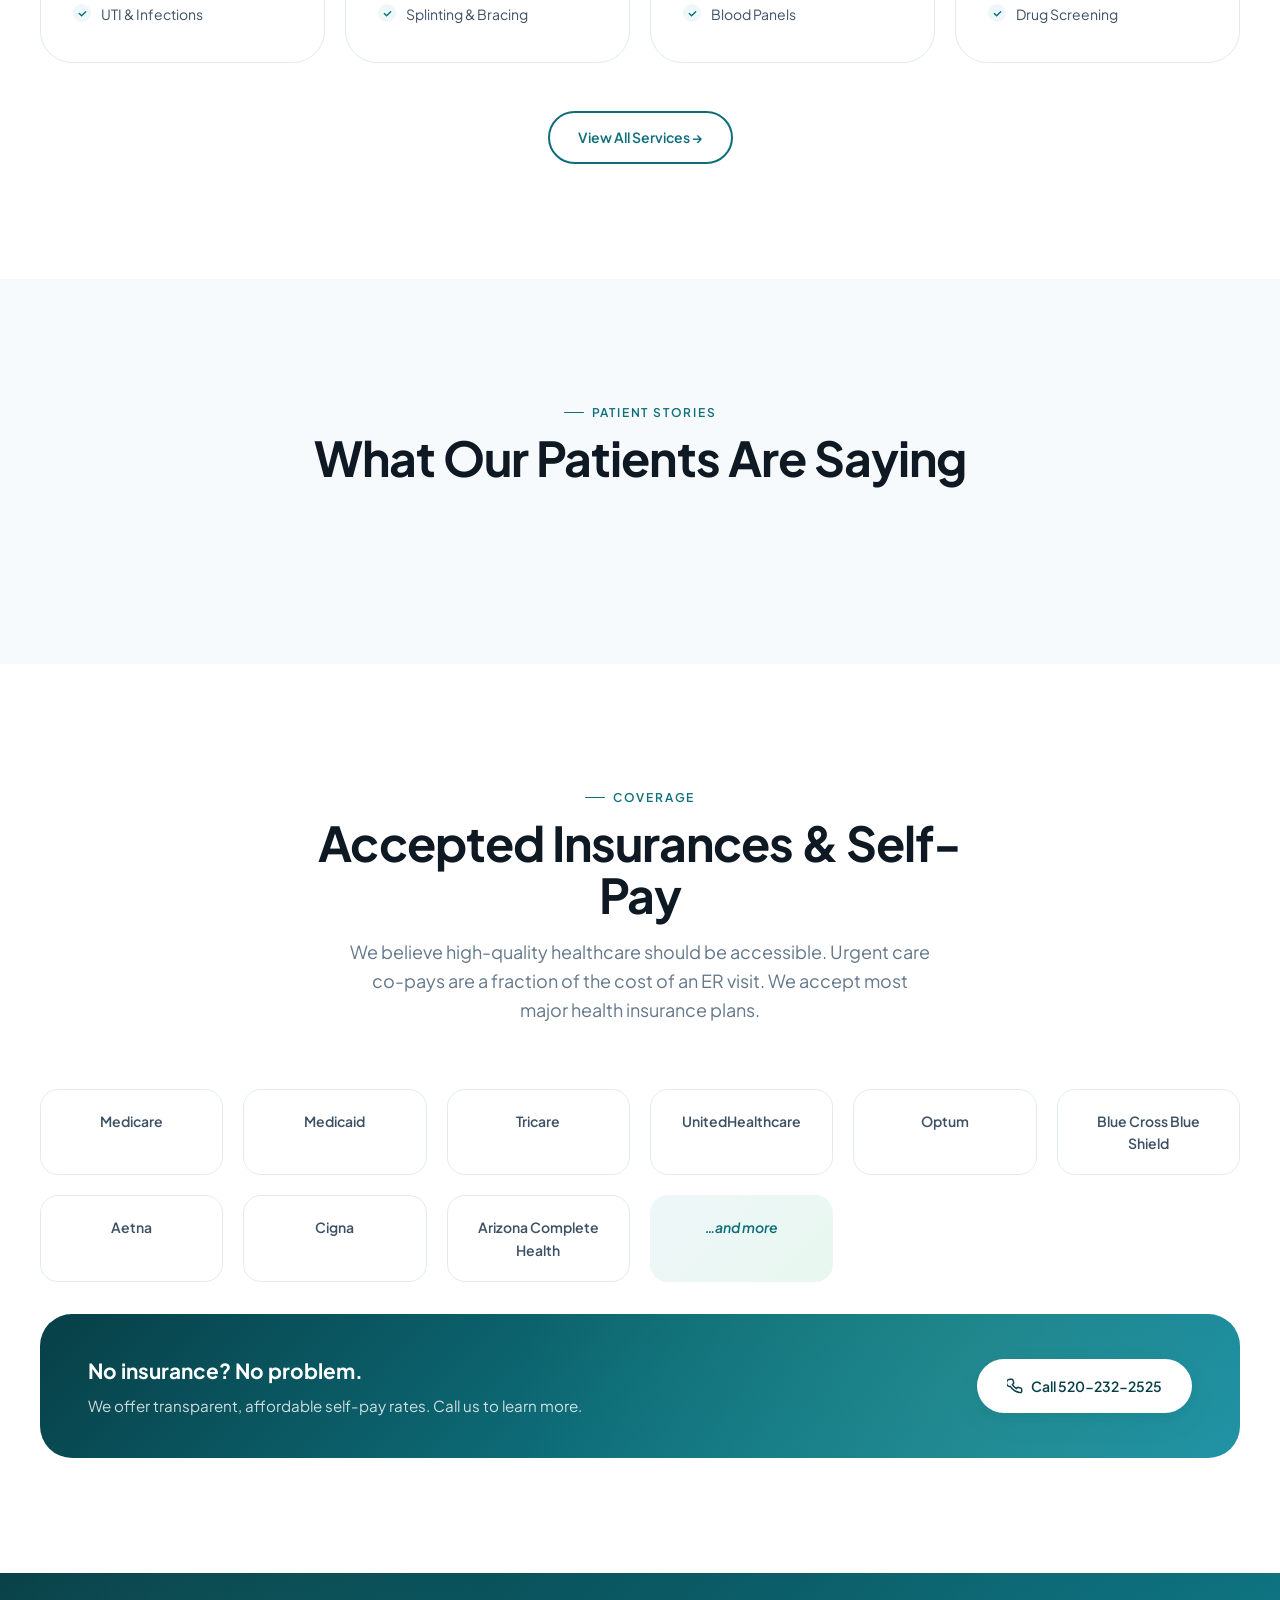
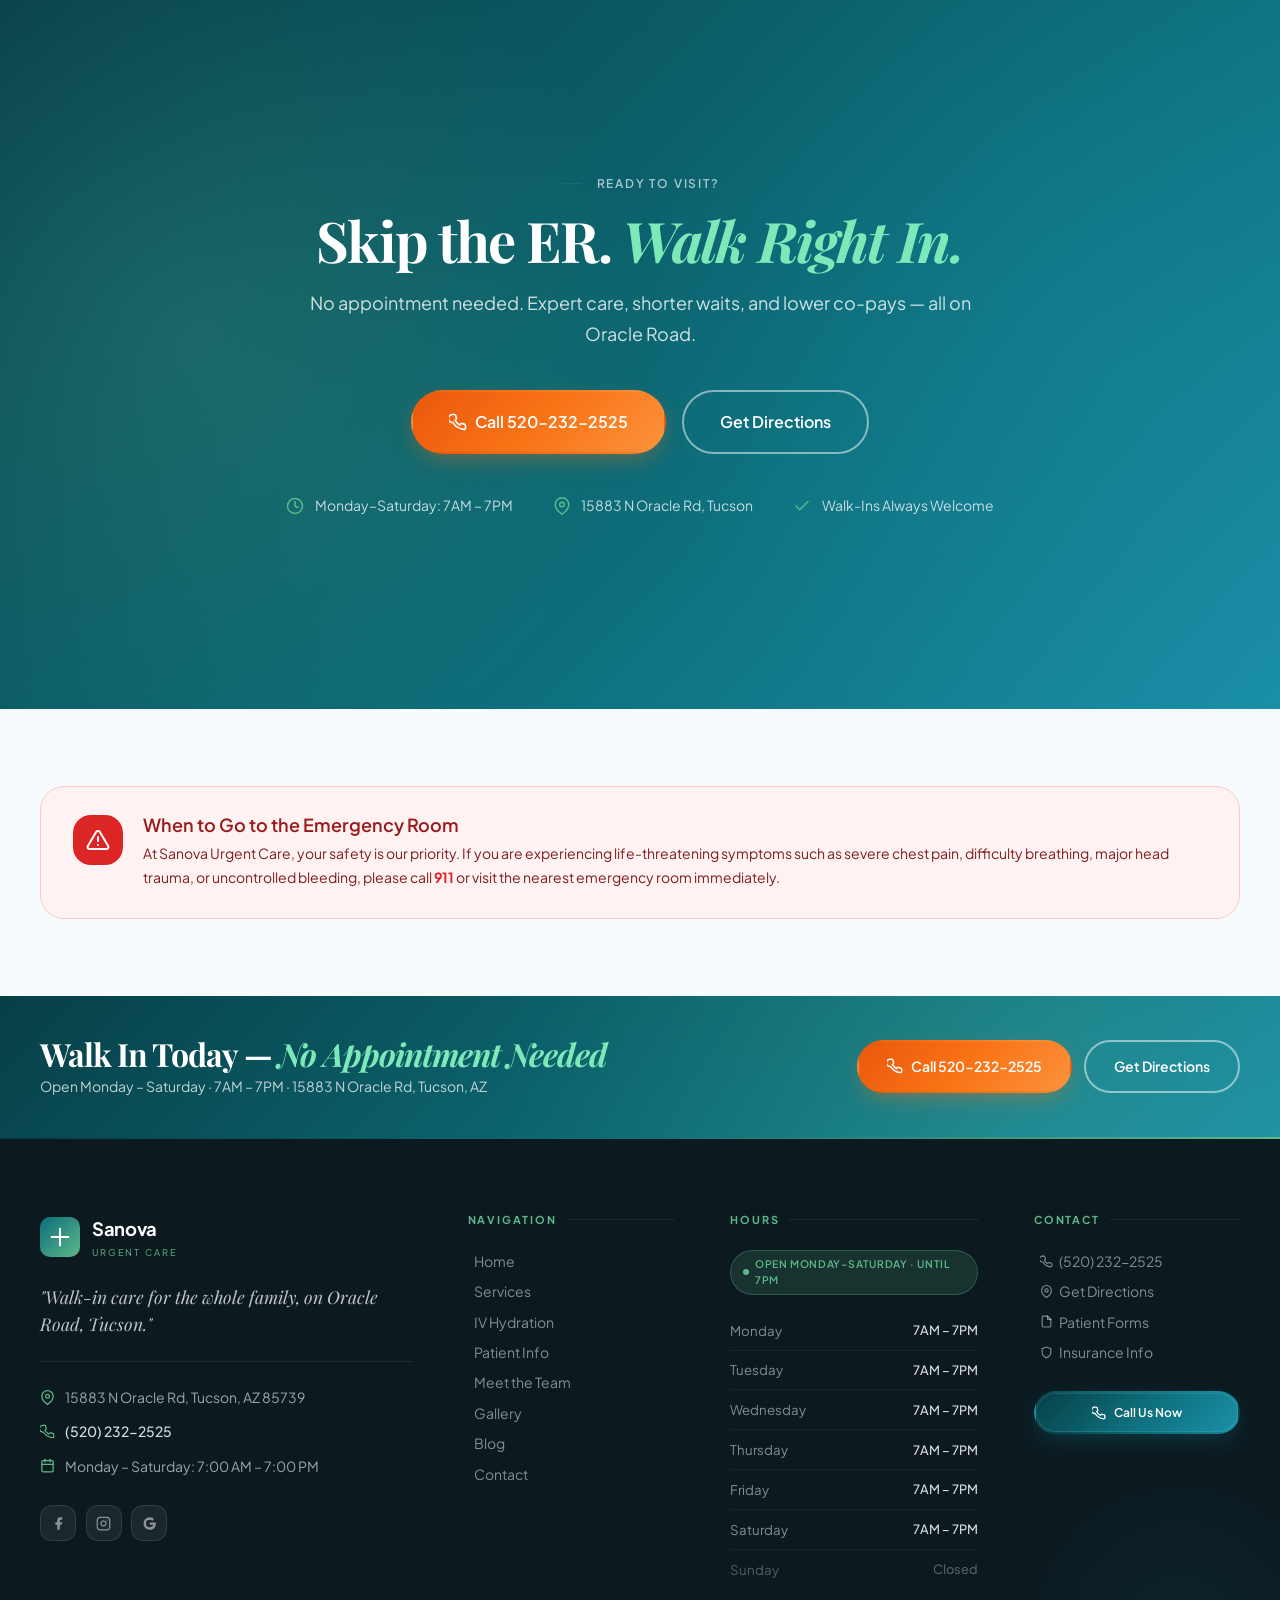
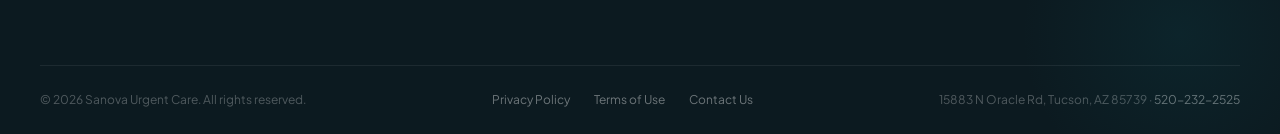
==== commit d0bc3bb2: "added week" ====
--- a/index.html
+++ b/index.html
@@ -4,7 +4,7 @@
 <meta charset="UTF-8"/>
 <meta name="viewport" content="width=device-width,initial-scale=1.0"/>
 <title>Sanova Urgent Care | Walk-In Clinic in Tucson, AZ | Oracle Rd</title>
-<meta name="description" content="Get fast, compassionate care at Sanova Urgent Care in Tucson, AZ. Walk-in clinic treating illnesses, injuries, and providing on-site X-rays. Open Mon-Sat. Call 520-232-2525."/>
+<meta name="description" content="Get fast, compassionate care at Sanova Urgent Care in Tucson, AZ. Walk-in clinic treating illnesses, injuries, and providing on-site X-rays. Open Monday–Saturday. Call 520-232-2525."/>
 <meta property="og:title" content="Sanova Urgent Care | Walk-In Clinic in Tucson, AZ"/>
 <meta property="og:type" content="website"/>
 <script type="application/ld+json">{"@context":"https://schema.org","@type":"MedicalClinic","name":"Sanova Urgent Care","address":{"@type":"PostalAddress","streetAddress":"15883 N Oracle Rd","addressLocality":"Tucson","addressRegion":"AZ","postalCode":"85739"},"telephone":"+15202322525","openingHours":"Mo-Sa 07:00-19:00"}</script>
@@ -233,7 +233,7 @@
       <a href="contact.html" class="btn btn-outline-white btn-lg">Get Directions</a>
     </div>
     <div class="cta-info reveal">
-      <span class="cta-info-item"><svg viewBox="0 0 24 24" fill="none" stroke="currentColor" stroke-width="2" stroke-linecap="round"><circle cx="12" cy="12" r="10"/><polyline points="12 6 12 12 16 14"/></svg>Mon–Sat: 7AM – 7PM</span>
+      <span class="cta-info-item"><svg viewBox="0 0 24 24" fill="none" stroke="currentColor" stroke-width="2" stroke-linecap="round"><circle cx="12" cy="12" r="10"/><polyline points="12 6 12 12 16 14"/></svg>Monday–Saturday: 7AM – 7PM</span>
       <span class="cta-info-item"><svg viewBox="0 0 24 24" fill="none" stroke="currentColor" stroke-width="2" stroke-linecap="round"><path d="M21 10c0 7-9 13-9 13s-9-6-9-13a9 9 0 0118 0z"/><circle cx="12" cy="10" r="3"/></svg>15883 N Oracle Rd, Tucson</span>
       <span class="cta-info-item"><svg viewBox="0 0 24 24" fill="none" stroke="currentColor" stroke-width="2" stroke-linecap="round"><polyline points="20 6 9 17 4 12"/></svg>Walk-Ins Always Welcome</span>
     </div>
